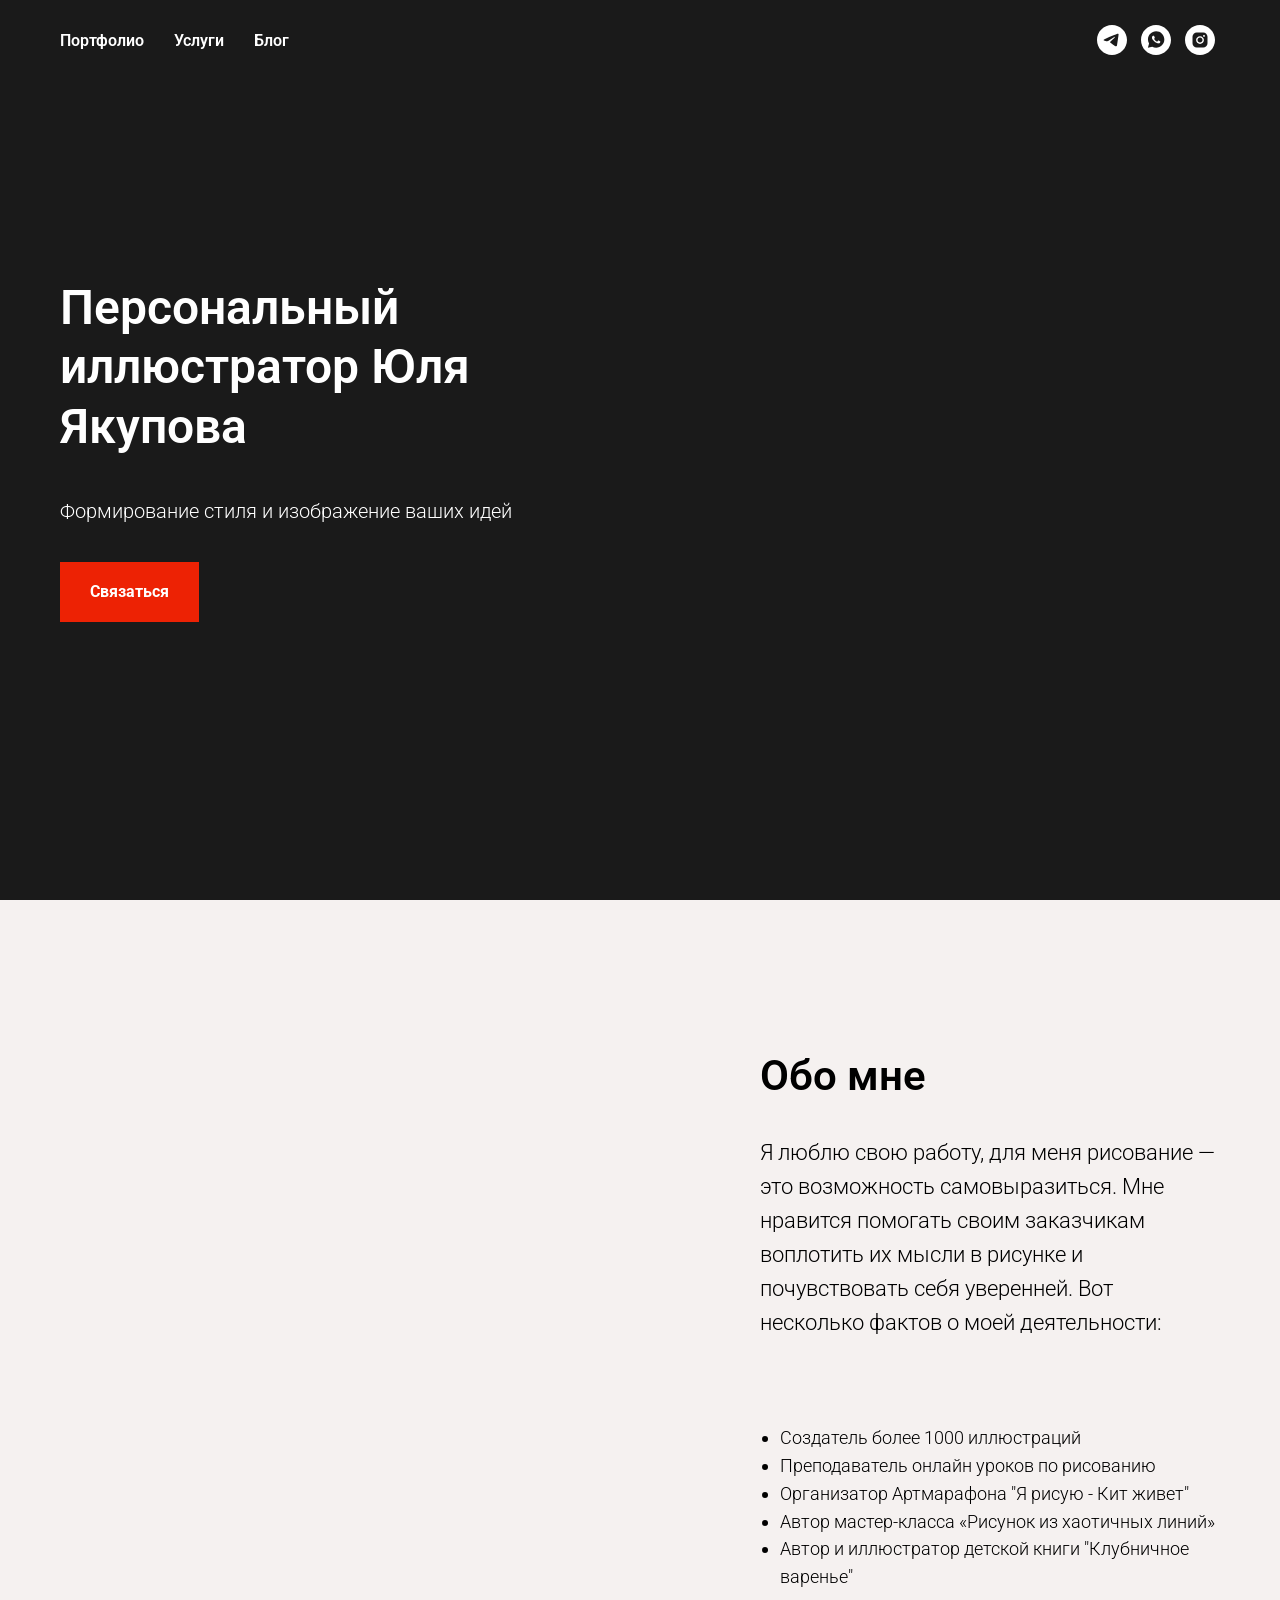
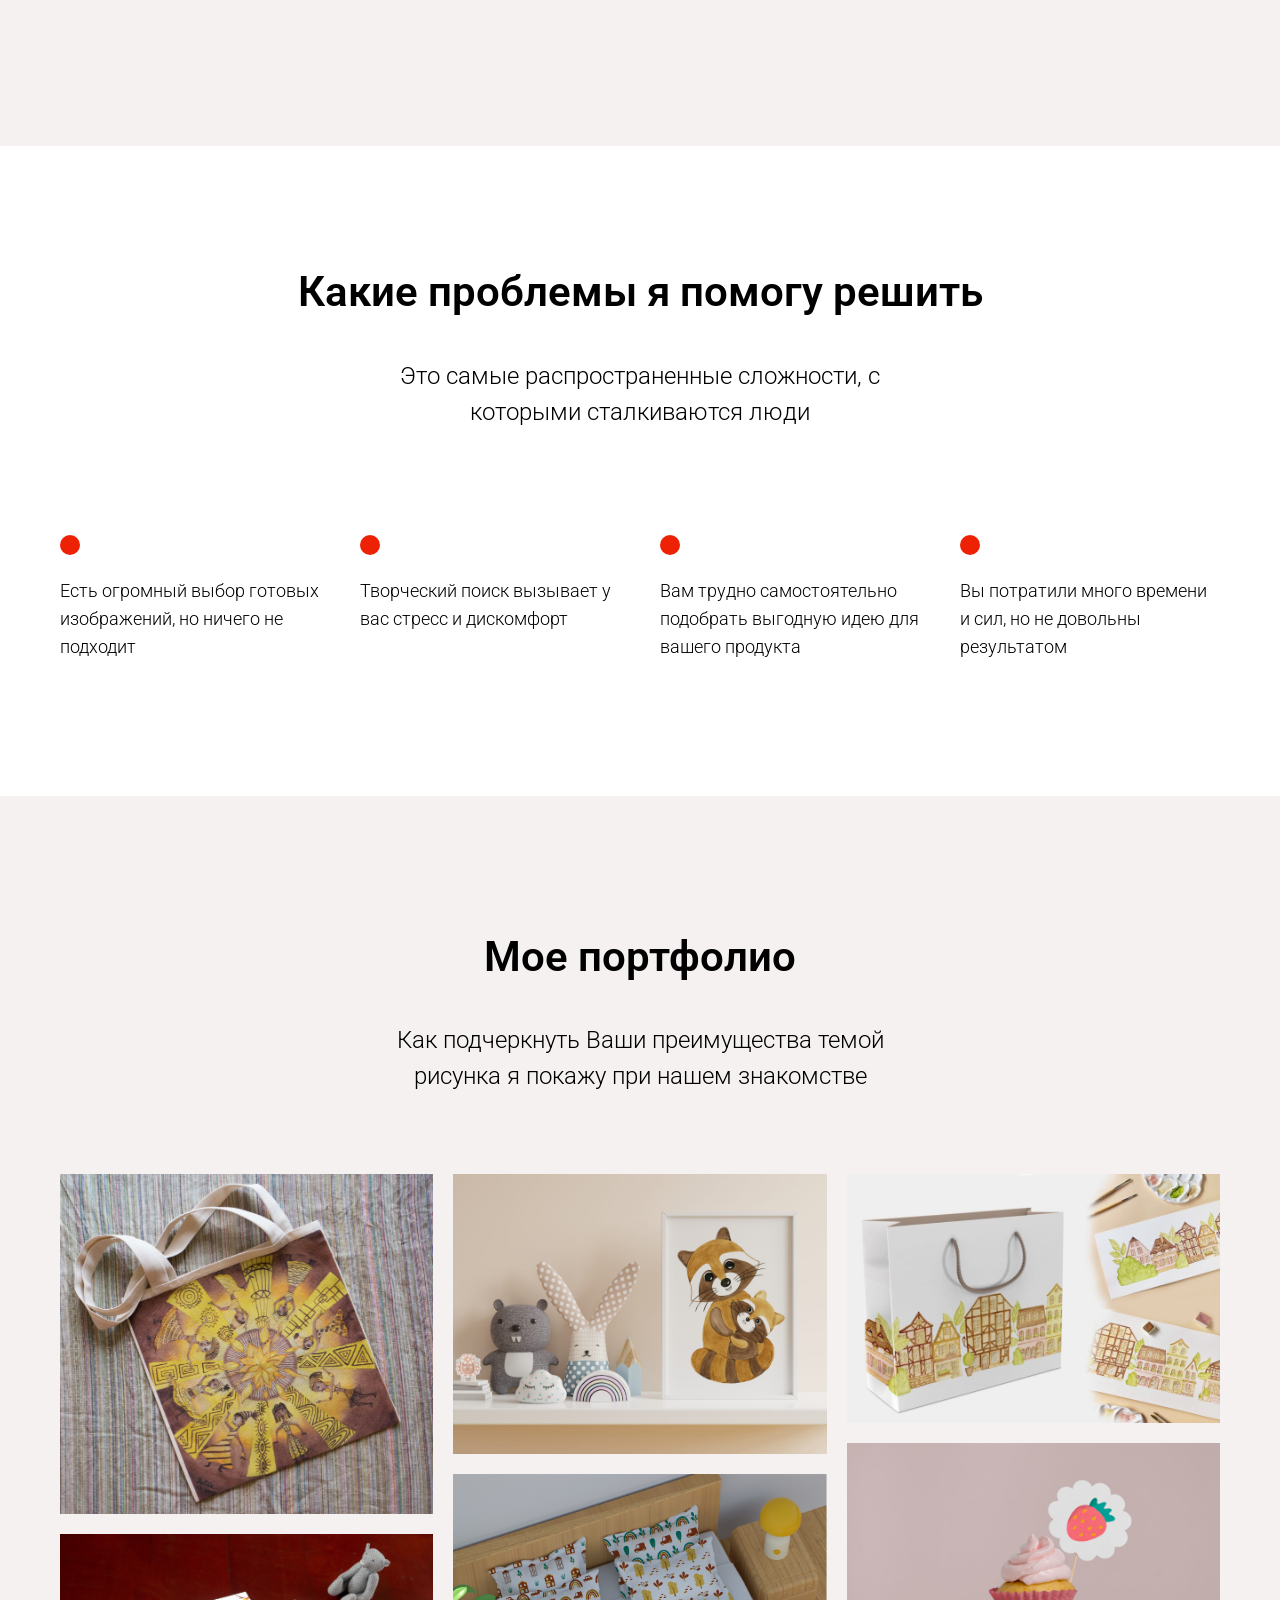
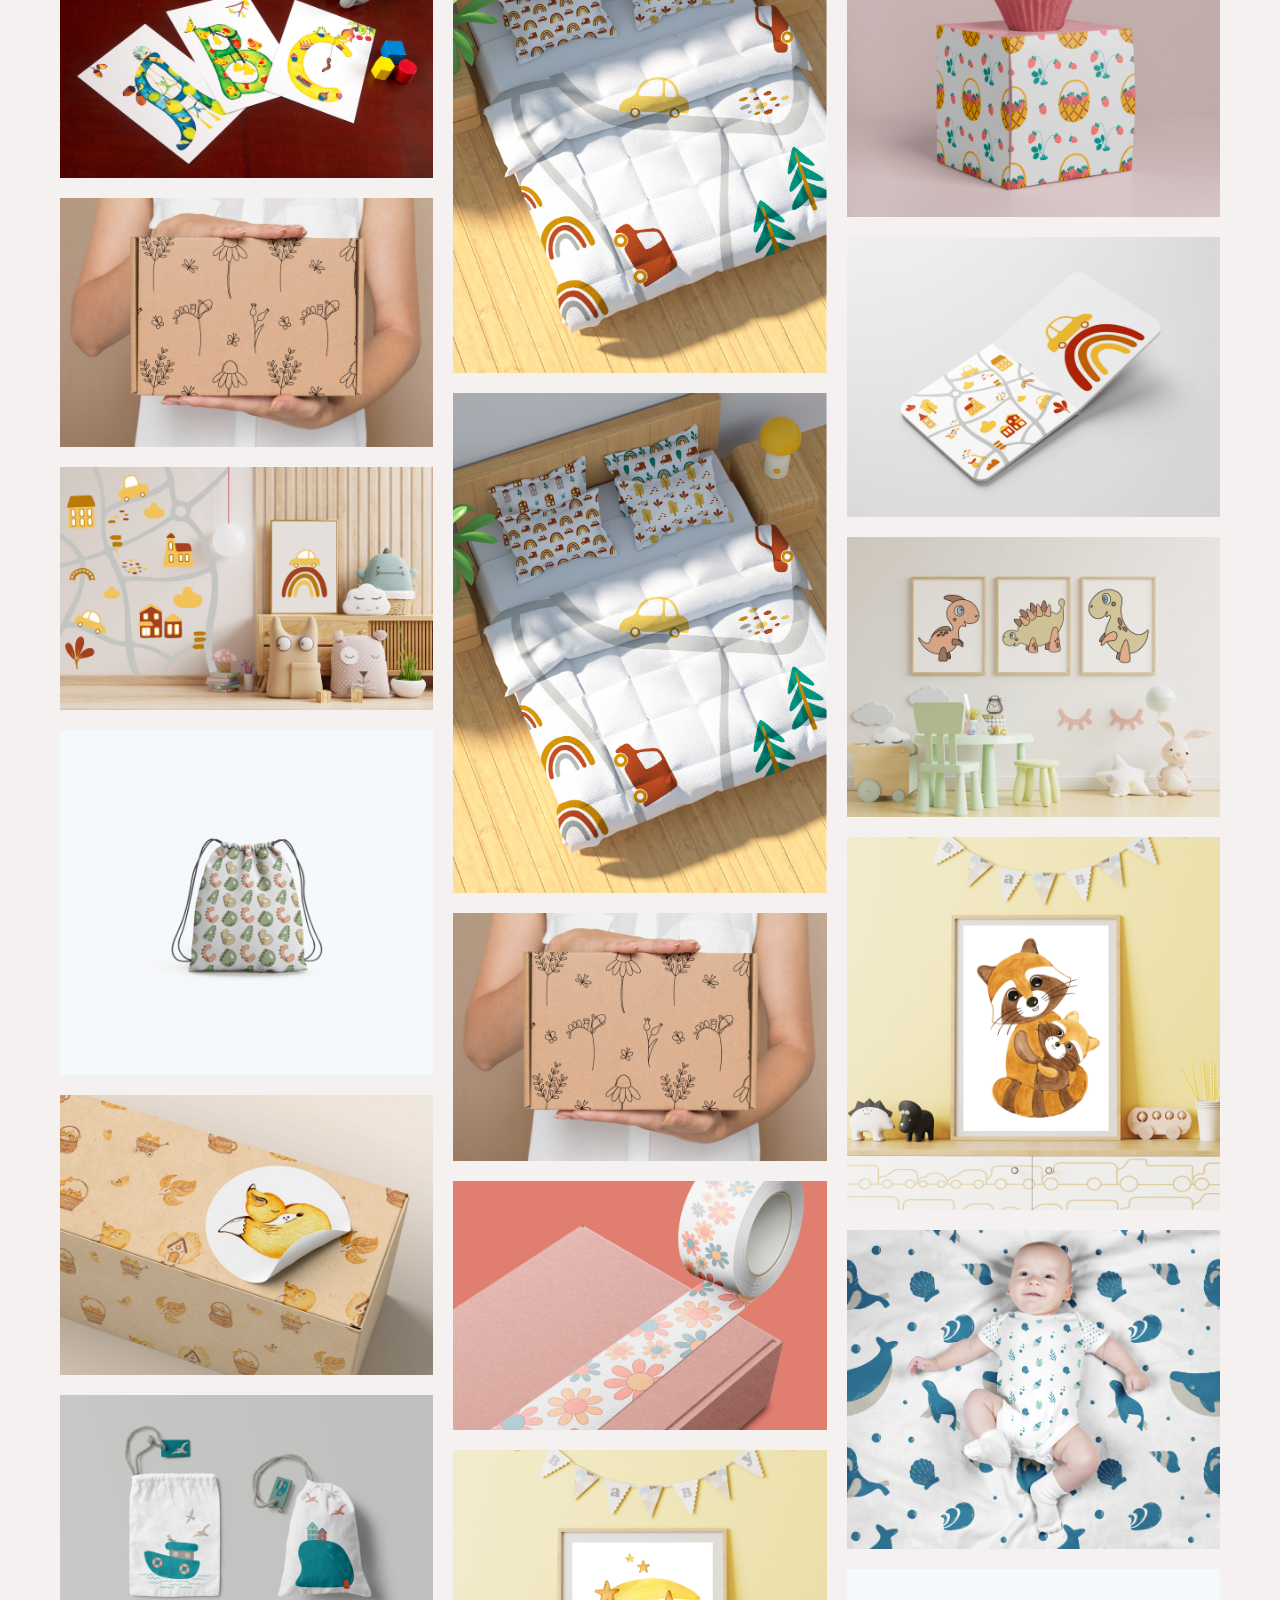
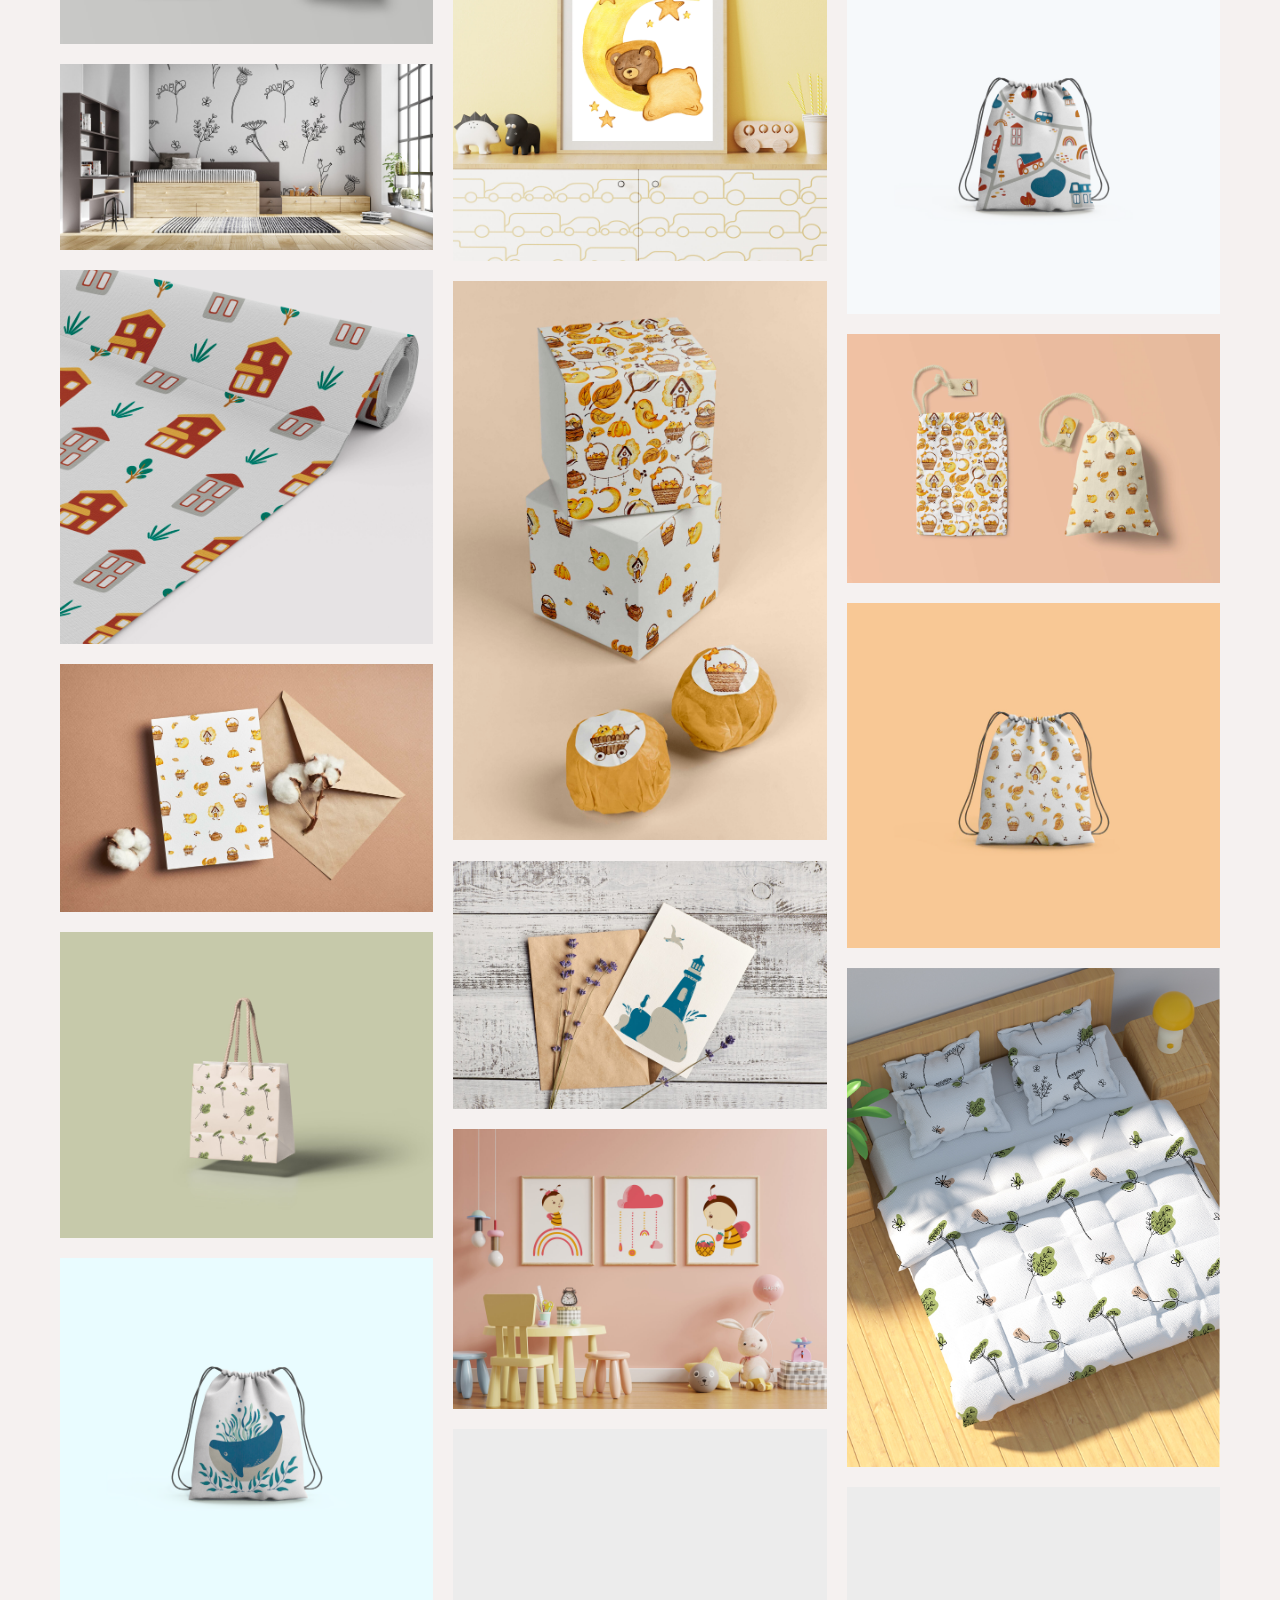
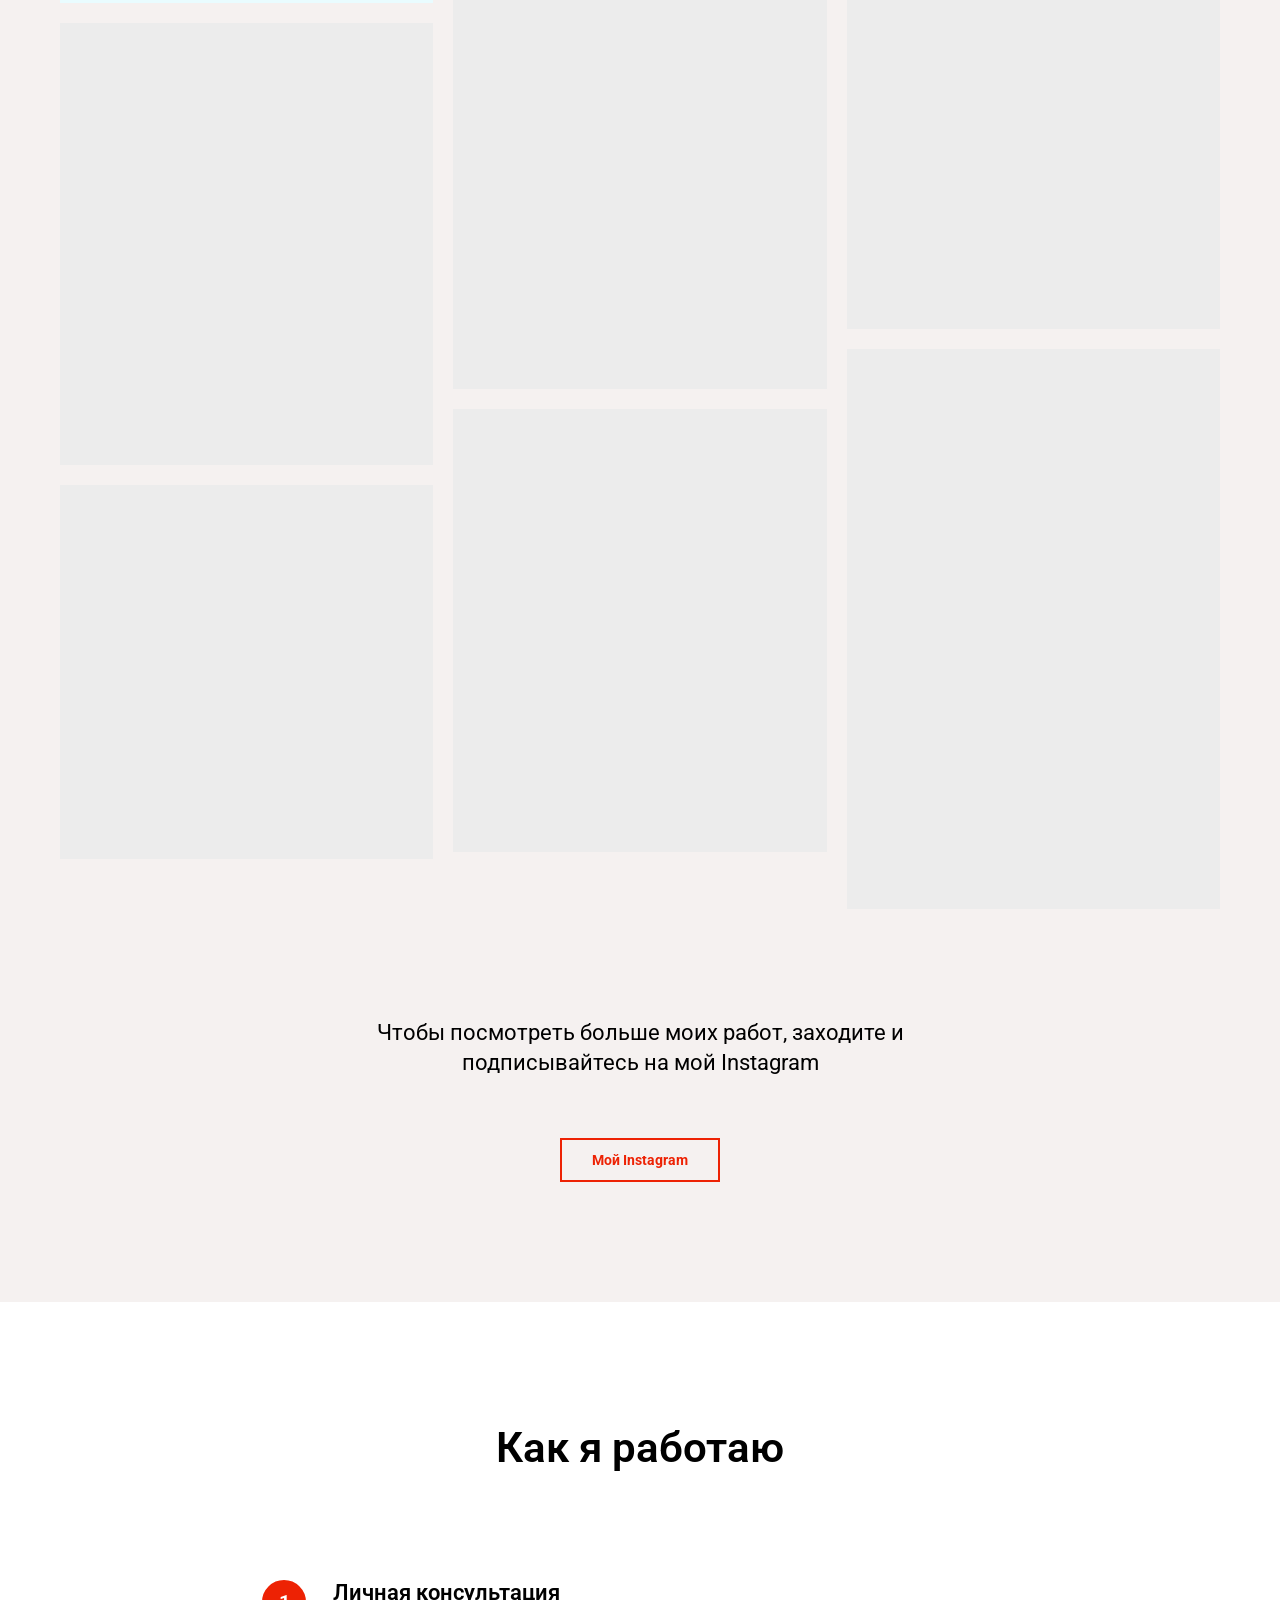
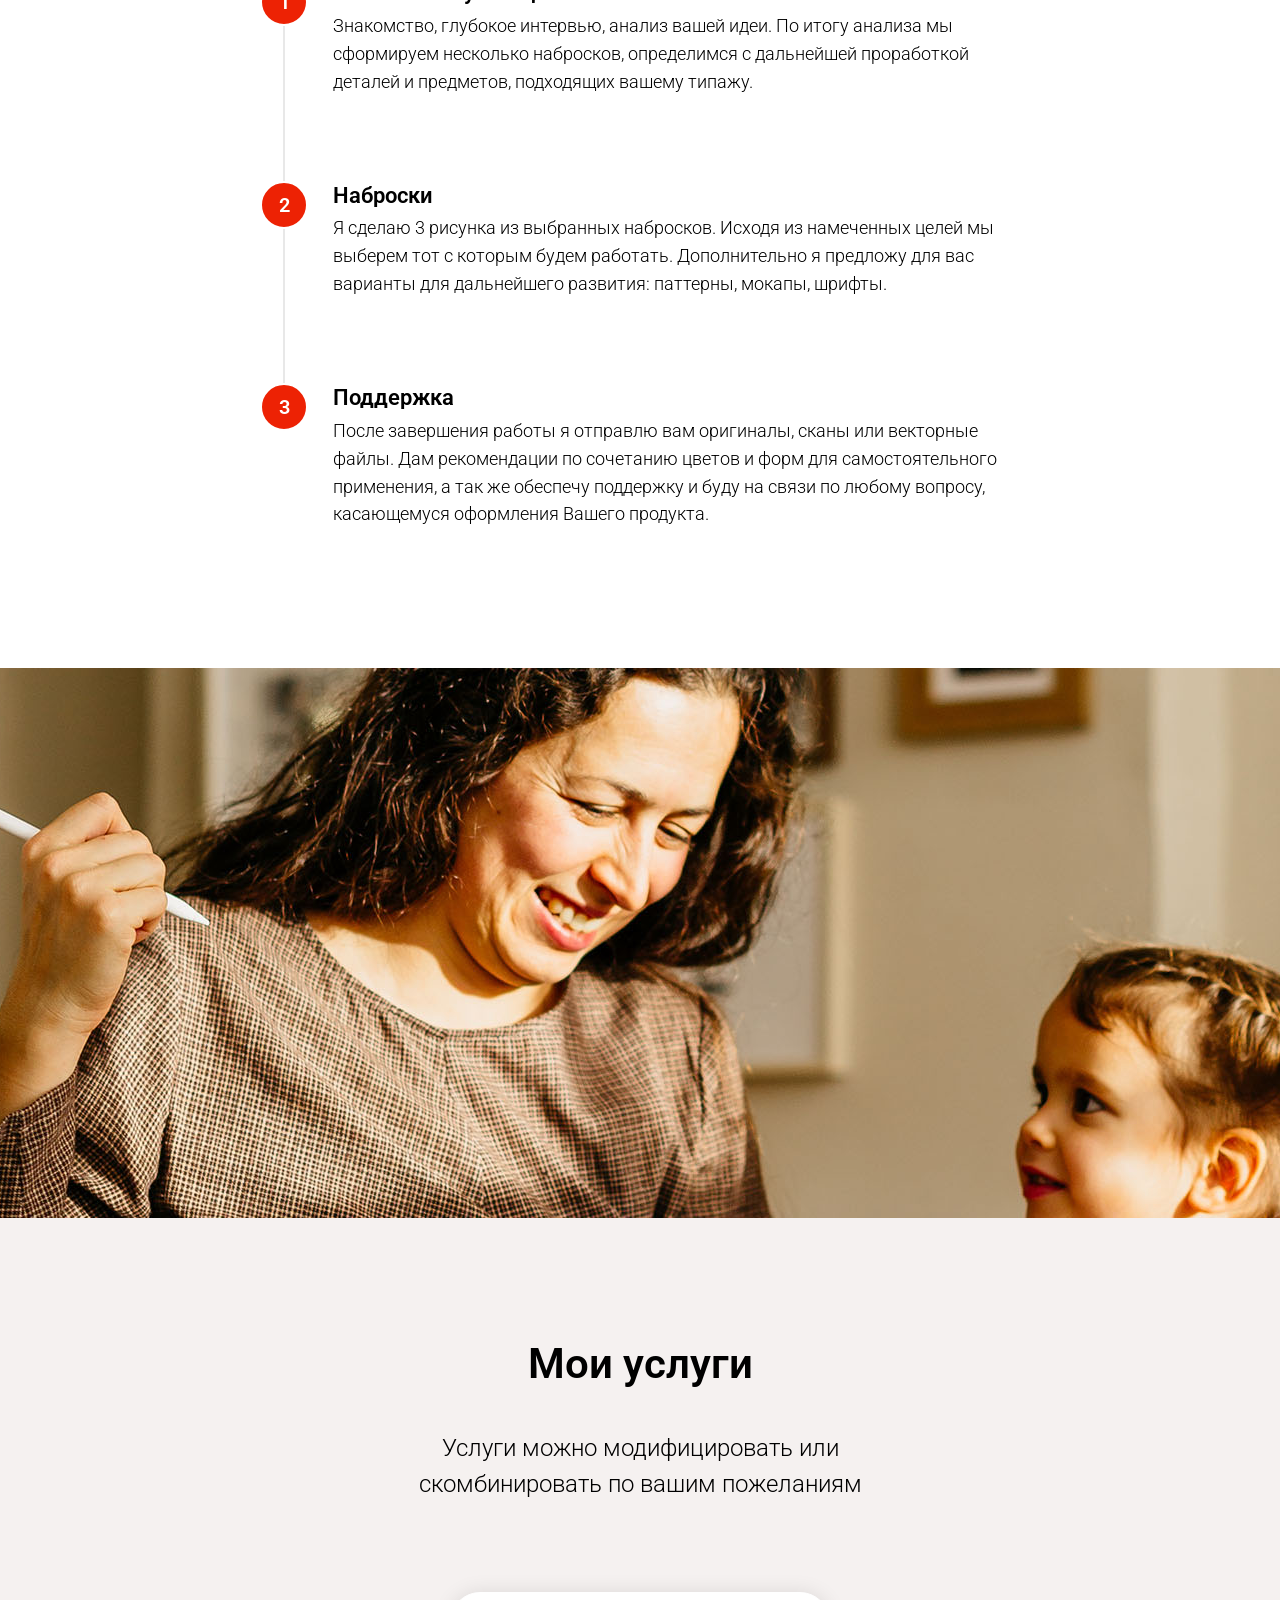
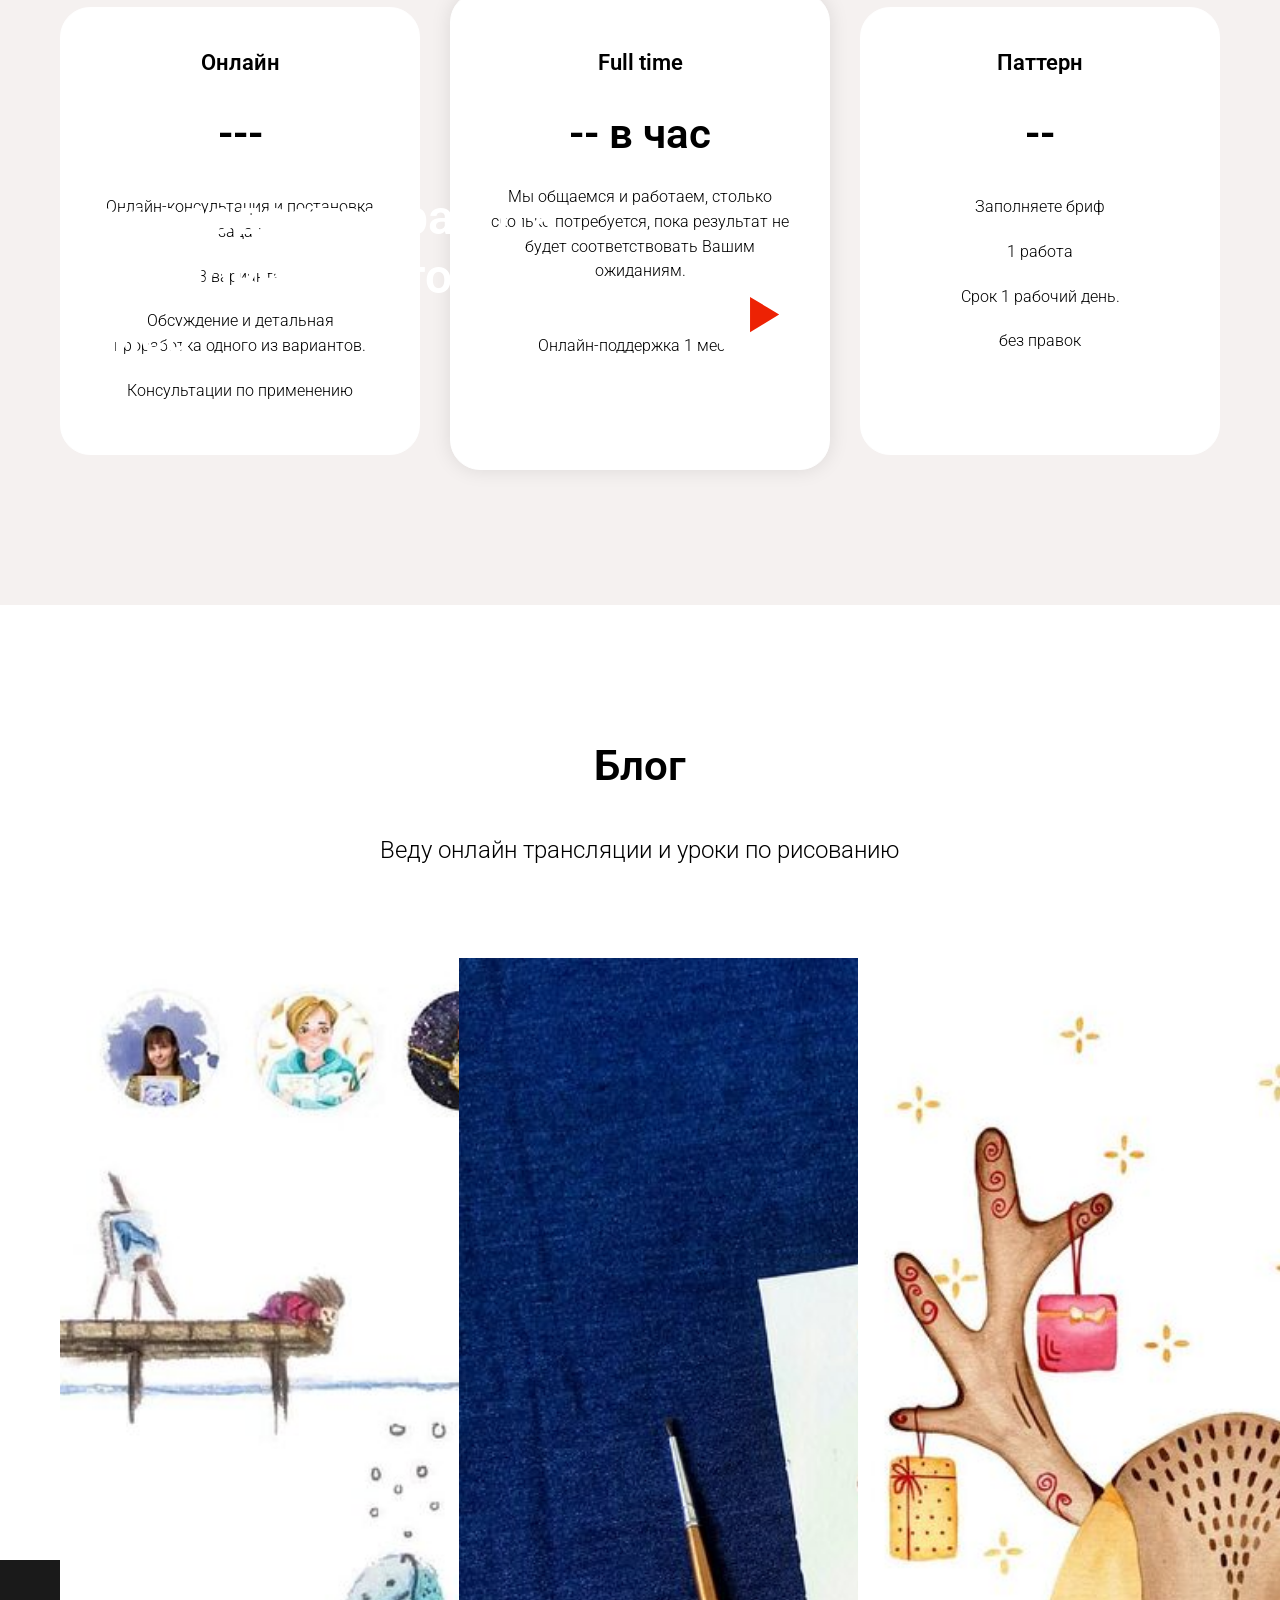
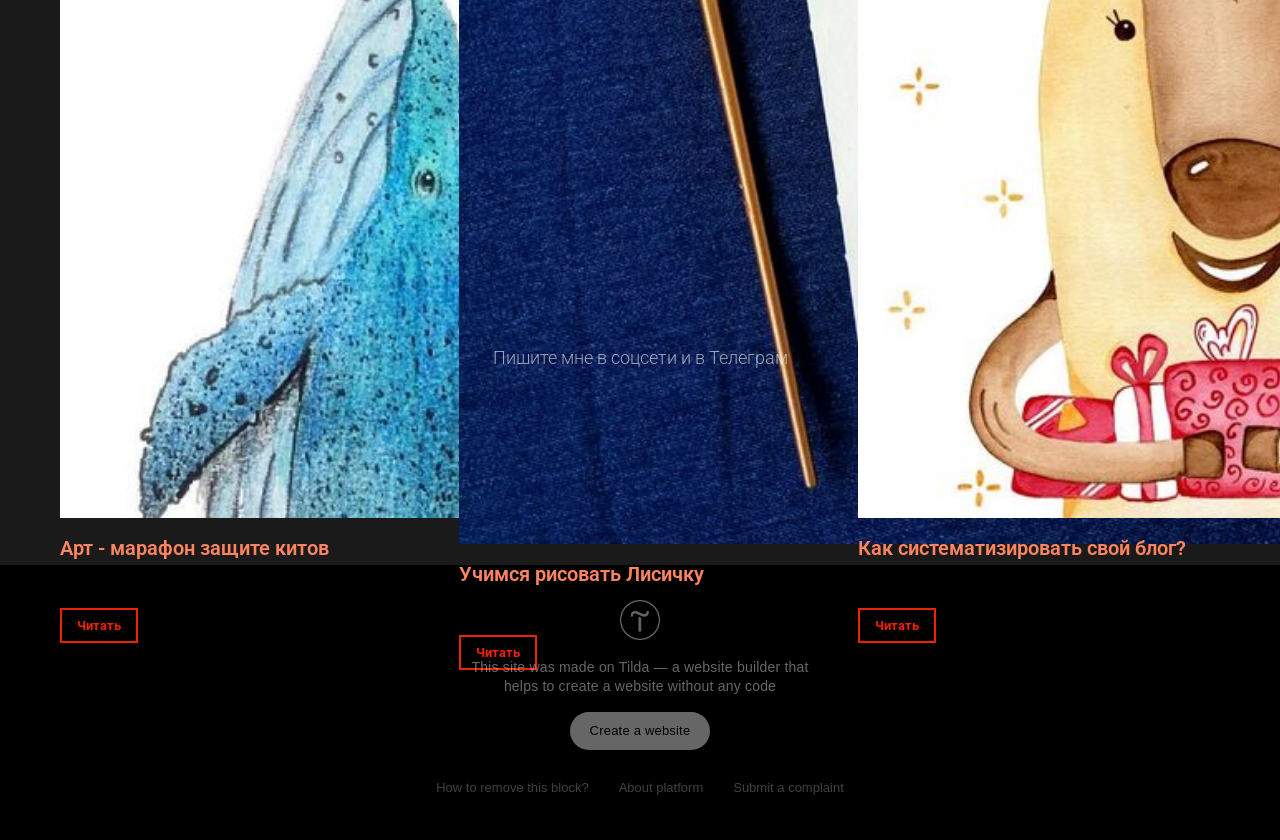
==== index.html @ b63b91ee "Publish CuteColors site" ====
<!DOCTYPE html> <html> <head> <meta charset="utf-8" /> <meta http-equiv="Content-Type" content="text/html; charset=utf-8" /> <meta name="viewport" content="width=device-width, initial-scale=1.0" /> <!--metatextblock--> <title>Персональный иллюстратор</title> <meta name="description" content="Иллюстрирование Ваших идей. Рисунки и иллюстрации под заказ" /> <meta name="keywords" content="рисунки, иллюстрации, оформление" /> <meta property="og:url" content="/" /> <meta property="og:title" content="Персональный иллюстратор" /> <meta property="og:description" content="Рисование иллюстраций по Вашим идеям. Четко, профессионально, в срок. " /> <meta property="og:type" content="website" /> <meta property="og:image" content="/assets/tilda/static.tildacdn.info/tild3833-3965-4333-b464-373333646666/-/resize/504x/IMG_2412.jpg" /> <link rel="canonical" href="/"> <!--/metatextblock--> <meta name="format-detection" content="telephone=no" /> <meta http-equiv="x-dns-prefetch-control" content="on"> <link rel="dns-prefetch" href="https://ws.tildacdn.com"> <link rel="dns-prefetch" href="https://static.tildacdn.info"> <meta name="robots" content="nofollow" /> <link rel="shortcut icon" href="/assets/tilda/static.tildacdn.info/img/tildafavicon.ico" type="image/x-icon" /> <!-- Assets --> <script src="/assets/tilda/neo.tildacdn.com/js/tilda-fallback-1.0.min.js" async charset="utf-8"></script> <link rel="stylesheet" href="/assets/tilda/static.tildacdn.info/css/tilda-grid-3.0.min.css" type="text/css" media="all" onerror="this.loaderr='y';"/> <link rel="stylesheet" href="/assets/tilda/static.tildacdn.info/ws/project5950879/tilda-blocks-page29680773.min.css?t=1743754607" type="text/css" media="all" onerror="this.loaderr='y';" /> <link rel="preconnect" href="https://fonts.gstatic.com"> <link href="https://fonts.googleapis.com/css2?family=Roboto:wght@300;400;500;700&subset=latin,cyrillic" rel="stylesheet"> <link rel="stylesheet" href="/assets/tilda/static.tildacdn.info/css/tilda-animation-2.0.min.css" type="text/css" media="all" onerror="this.loaderr='y';" /> <link rel="stylesheet" href="/assets/tilda/static.tildacdn.info/css/tilda-cards-1.0.min.css" type="text/css" media="all" onerror="this.loaderr='y';" /> <link rel="stylesheet" href="/assets/tilda/static.tildacdn.info/css/tilda-slds-1.4.min.css" type="text/css" media="print" onload="this.media='all';" onerror="this.loaderr='y';" /> <noscript><link rel="stylesheet" href="/assets/tilda/static.tildacdn.info/css/tilda-slds-1.4.min.css" type="text/css" media="all" /></noscript> <link rel="stylesheet" href="/assets/tilda/static.tildacdn.info/css/tilda-cover-1.0.min.css" type="text/css" media="all" onerror="this.loaderr='y';" /> <link rel="stylesheet" href="/assets/tilda/static.tildacdn.info/css/tilda-forms-1.0.min.css" type="text/css" media="all" onerror="this.loaderr='y';" /> <script nomodule src="/assets/tilda/static.tildacdn.info/js/tilda-polyfill-1.0.min.js" charset="utf-8"></script> <script type="text/javascript">function t_onReady(func) {if(document.readyState!='loading') {func();} else {document.addEventListener('DOMContentLoaded',func);}}
function t_onFuncLoad(funcName,okFunc,time) {if(typeof window[funcName]==='function') {okFunc();} else {setTimeout(function() {t_onFuncLoad(funcName,okFunc,time);},(time||100));}}function t_throttle(fn,threshhold,scope) {return function() {fn.apply(scope||this,arguments);};}</script> <script src="/assets/tilda/static.tildacdn.info/js/tilda-scripts-3.0.min.js" charset="utf-8" defer onerror="this.loaderr='y';"></script> <script src="/assets/tilda/static.tildacdn.info/ws/project5950879/tilda-blocks-page29680773.min.js?t=1743754607" charset="utf-8" async onerror="this.loaderr='y';"></script> <script src="/assets/tilda/static.tildacdn.info/js/tilda-lazyload-1.0.min.js" charset="utf-8" async onerror="this.loaderr='y';"></script> <script src="/assets/tilda/static.tildacdn.info/js/tilda-animation-2.0.min.js" charset="utf-8" async onerror="this.loaderr='y';"></script> <script src="/assets/tilda/static.tildacdn.info/js/tilda-menu-1.0.min.js" charset="utf-8" async onerror="this.loaderr='y';"></script> <script src="/assets/tilda/static.tildacdn.info/js/tilda-cards-1.0.min.js" charset="utf-8" async onerror="this.loaderr='y';"></script> <script src="/assets/tilda/static.tildacdn.info/js/tilda-slds-1.4.min.js" charset="utf-8" async onerror="this.loaderr='y';"></script> <script src="/assets/tilda/static.tildacdn.info/js/hammer.min.js" charset="utf-8" async onerror="this.loaderr='y';"></script> <script src="/assets/tilda/static.tildacdn.info/js/masonry-imagesloaded.min.js" charset="utf-8" async onerror="this.loaderr='y';"></script> <script src="/assets/tilda/static.tildacdn.info/js/tilda-cover-1.0.min.js" charset="utf-8" async onerror="this.loaderr='y';"></script> <script src="/assets/tilda/static.tildacdn.info/js/tilda-skiplink-1.0.min.js" charset="utf-8" async onerror="this.loaderr='y';"></script> <script src="/assets/tilda/static.tildacdn.info/js/tilda-events-1.0.min.js" charset="utf-8" async onerror="this.loaderr='y';"></script> <script type="text/javascript">window.dataLayer=window.dataLayer||[];</script> <script type="text/javascript">(function() {if((/bot|google|yandex|baidu|bing|msn|duckduckbot|teoma|slurp|crawler|spider|robot|crawling|facebook/i.test(navigator.userAgent))===false&&typeof(sessionStorage)!='undefined'&&sessionStorage.getItem('visited')!=='y'&&document.visibilityState){var style=document.createElement('style');style.type='text/css';style.innerHTML='@media screen and (min-width: 980px) {.t-records {opacity: 0;}.t-records_animated {-webkit-transition: opacity ease-in-out .2s;-moz-transition: opacity ease-in-out .2s;-o-transition: opacity ease-in-out .2s;transition: opacity ease-in-out .2s;}.t-records.t-records_visible {opacity: 1;}}';document.getElementsByTagName('head')[0].appendChild(style);function t_setvisRecs(){var alr=document.querySelectorAll('.t-records');Array.prototype.forEach.call(alr,function(el) {el.classList.add("t-records_animated");});setTimeout(function() {Array.prototype.forEach.call(alr,function(el) {el.classList.add("t-records_visible");});sessionStorage.setItem("visited","y");},400);}
document.addEventListener('DOMContentLoaded',t_setvisRecs);}})();</script></head> <body class="t-body" style="margin:0;"> <!--allrecords--> <div id="allrecords" class="t-records" data-hook="blocks-collection-content-node" data-tilda-project-id="5950879" data-tilda-page-id="29680773" data-tilda-formskey="7f800575ffce84408c4a79b2e5950879" data-tilda-lazy="yes" data-tilda-root-zone="one"> <div id="rec480106180" class="r t-rec" style=" " data-animationappear="off" data-record-type="257"> <!-- T228 --> <div id="nav480106180marker"></div> <div class="tmenu-mobile"> <div class="tmenu-mobile__container"> <div class="tmenu-mobile__text t-name t-name_md" field="menu_mob_title">&nbsp;</div> <button type="button"
class="t-menuburger t-menuburger_first "
aria-label="Навигационное меню"
aria-expanded="false"> <span style="background-color:#fff;"></span> <span style="background-color:#fff;"></span> <span style="background-color:#fff;"></span> <span style="background-color:#fff;"></span> </button> <script>function t_menuburger_init(recid) {var rec=document.querySelector('#rec' + recid);if(!rec) return;var burger=rec.querySelector('.t-menuburger');if(!burger) return;var isSecondStyle=burger.classList.contains('t-menuburger_second');if(isSecondStyle&&!window.isMobile&&!('ontouchend' in document)) {burger.addEventListener('mouseenter',function() {if(burger.classList.contains('t-menuburger-opened')) return;burger.classList.remove('t-menuburger-unhovered');burger.classList.add('t-menuburger-hovered');});burger.addEventListener('mouseleave',function() {if(burger.classList.contains('t-menuburger-opened')) return;burger.classList.remove('t-menuburger-hovered');burger.classList.add('t-menuburger-unhovered');setTimeout(function() {burger.classList.remove('t-menuburger-unhovered');},300);});}
burger.addEventListener('click',function() {if(!burger.closest('.tmenu-mobile')&&!burger.closest('.t450__burger_container')&&!burger.closest('.t466__container')&&!burger.closest('.t204__burger')&&!burger.closest('.t199__js__menu-toggler')) {burger.classList.toggle('t-menuburger-opened');burger.classList.remove('t-menuburger-unhovered');}});var menu=rec.querySelector('[data-menu="yes"]');if(!menu) return;var menuLinks=menu.querySelectorAll('.t-menu__link-item');var submenuClassList=['t978__menu-link_hook','t978__tm-link','t966__tm-link','t794__tm-link','t-menusub__target-link'];Array.prototype.forEach.call(menuLinks,function(link) {link.addEventListener('click',function() {var isSubmenuHook=submenuClassList.some(function(submenuClass) {return link.classList.contains(submenuClass);});if(isSubmenuHook) return;burger.classList.remove('t-menuburger-opened');});});menu.addEventListener('clickedAnchorInTooltipMenu',function() {burger.classList.remove('t-menuburger-opened');});}
t_onReady(function() {t_onFuncLoad('t_menuburger_init',function(){t_menuburger_init('480106180');});});</script> <style>.t-menuburger{position:relative;flex-shrink:0;width:28px;height:20px;padding:0;border:none;background-color:transparent;outline:none;-webkit-transform:rotate(0deg);transform:rotate(0deg);transition:transform .5s ease-in-out;cursor:pointer;z-index:999;}.t-menuburger span{display:block;position:absolute;width:100%;opacity:1;left:0;-webkit-transform:rotate(0deg);transform:rotate(0deg);transition:.25s ease-in-out;height:3px;background-color:#000;}.t-menuburger span:nth-child(1){top:0px;}.t-menuburger span:nth-child(2),.t-menuburger span:nth-child(3){top:8px;}.t-menuburger span:nth-child(4){top:16px;}.t-menuburger__big{width:42px;height:32px;}.t-menuburger__big span{height:5px;}.t-menuburger__big span:nth-child(2),.t-menuburger__big span:nth-child(3){top:13px;}.t-menuburger__big span:nth-child(4){top:26px;}.t-menuburger__small{width:22px;height:14px;}.t-menuburger__small span{height:2px;}.t-menuburger__small span:nth-child(2),.t-menuburger__small span:nth-child(3){top:6px;}.t-menuburger__small span:nth-child(4){top:12px;}.t-menuburger-opened span:nth-child(1){top:8px;width:0%;left:50%;}.t-menuburger-opened span:nth-child(2){-webkit-transform:rotate(45deg);transform:rotate(45deg);}.t-menuburger-opened span:nth-child(3){-webkit-transform:rotate(-45deg);transform:rotate(-45deg);}.t-menuburger-opened span:nth-child(4){top:8px;width:0%;left:50%;}.t-menuburger-opened.t-menuburger__big span:nth-child(1){top:6px;}.t-menuburger-opened.t-menuburger__big span:nth-child(4){top:18px;}.t-menuburger-opened.t-menuburger__small span:nth-child(1),.t-menuburger-opened.t-menuburger__small span:nth-child(4){top:6px;}@media (hover),(min-width:0\0){.t-menuburger_first:hover span:nth-child(1){transform:translateY(1px);}.t-menuburger_first:hover span:nth-child(4){transform:translateY(-1px);}.t-menuburger_first.t-menuburger__big:hover span:nth-child(1){transform:translateY(3px);}.t-menuburger_first.t-menuburger__big:hover span:nth-child(4){transform:translateY(-3px);}}.t-menuburger_second span:nth-child(2),.t-menuburger_second span:nth-child(3){width:80%;left:20%;right:0;}@media (hover),(min-width:0\0){.t-menuburger_second.t-menuburger-hovered span:nth-child(2),.t-menuburger_second.t-menuburger-hovered span:nth-child(3){animation:t-menuburger-anim 0.3s ease-out normal forwards;}.t-menuburger_second.t-menuburger-unhovered span:nth-child(2),.t-menuburger_second.t-menuburger-unhovered span:nth-child(3){animation:t-menuburger-anim2 0.3s ease-out normal forwards;}}.t-menuburger_second.t-menuburger-opened span:nth-child(2),.t-menuburger_second.t-menuburger-opened span:nth-child(3){left:0;right:0;width:100%!important;}.t-menuburger_third span:nth-child(4){width:70%;left:unset;right:0;}@media (hover),(min-width:0\0){.t-menuburger_third:not(.t-menuburger-opened):hover span:nth-child(4){width:100%;}}.t-menuburger_third.t-menuburger-opened span:nth-child(4){width:0!important;right:50%;}.t-menuburger_fourth{height:12px;}.t-menuburger_fourth.t-menuburger__small{height:8px;}.t-menuburger_fourth.t-menuburger__big{height:18px;}.t-menuburger_fourth span:nth-child(2),.t-menuburger_fourth span:nth-child(3){top:4px;opacity:0;}.t-menuburger_fourth span:nth-child(4){top:8px;}.t-menuburger_fourth.t-menuburger__small span:nth-child(2),.t-menuburger_fourth.t-menuburger__small span:nth-child(3){top:3px;}.t-menuburger_fourth.t-menuburger__small span:nth-child(4){top:6px;}.t-menuburger_fourth.t-menuburger__small span:nth-child(2),.t-menuburger_fourth.t-menuburger__small span:nth-child(3){top:3px;}.t-menuburger_fourth.t-menuburger__small span:nth-child(4){top:6px;}.t-menuburger_fourth.t-menuburger__big span:nth-child(2),.t-menuburger_fourth.t-menuburger__big span:nth-child(3){top:6px;}.t-menuburger_fourth.t-menuburger__big span:nth-child(4){top:12px;}@media (hover),(min-width:0\0){.t-menuburger_fourth:not(.t-menuburger-opened):hover span:nth-child(1){transform:translateY(1px);}.t-menuburger_fourth:not(.t-menuburger-opened):hover span:nth-child(4){transform:translateY(-1px);}.t-menuburger_fourth.t-menuburger__big:not(.t-menuburger-opened):hover span:nth-child(1){transform:translateY(3px);}.t-menuburger_fourth.t-menuburger__big:not(.t-menuburger-opened):hover span:nth-child(4){transform:translateY(-3px);}}.t-menuburger_fourth.t-menuburger-opened span:nth-child(1),.t-menuburger_fourth.t-menuburger-opened span:nth-child(4){top:4px;}.t-menuburger_fourth.t-menuburger-opened span:nth-child(2),.t-menuburger_fourth.t-menuburger-opened span:nth-child(3){opacity:1;}@keyframes t-menuburger-anim{0%{width:80%;left:20%;right:0;}50%{width:100%;left:0;right:0;}100%{width:80%;left:0;right:20%;}}@keyframes t-menuburger-anim2{0%{width:80%;left:0;}50%{width:100%;right:0;left:0;}100%{width:80%;left:20%;right:0;}}</style> </div> </div> <style>.tmenu-mobile{background-color:#111;display:none;width:100%;top:0;z-index:990;}.tmenu-mobile_positionfixed{position:fixed;}.tmenu-mobile__text{color:#fff;}.tmenu-mobile__container{min-height:64px;padding:20px;position:relative;box-sizing:border-box;display:-webkit-flex;display:-ms-flexbox;display:flex;-webkit-align-items:center;-ms-flex-align:center;align-items:center;-webkit-justify-content:space-between;-ms-flex-pack:justify;justify-content:space-between;}.tmenu-mobile__list{display:block;}.tmenu-mobile__burgerlogo{display:inline-block;font-size:24px;font-weight:400;white-space:nowrap;vertical-align:middle;}.tmenu-mobile__imglogo{height:auto;display:block;max-width:300px!important;box-sizing:border-box;padding:0;margin:0 auto;}@media screen and (max-width:980px){.tmenu-mobile__menucontent_hidden{display:none;height:100%;}.tmenu-mobile{display:block;}}@media screen and (max-width:980px){#rec480106180 .tmenu-mobile{background-color:#1a1a1a;}#rec480106180 .t-menuburger{-webkit-order:1;-ms-flex-order:1;order:1;}}</style> <style> #rec480106180 .tmenu-mobile__burgerlogo a{color:#ffffff;}</style> <style> #rec480106180 .tmenu-mobile__burgerlogo__title{color:#ffffff;}</style> <div id="nav480106180" class="t228 t228__positionabsolute tmenu-mobile__menucontent_hidden" style=" " data-bgcolor-hex="" data-bgcolor-rgba="" data-navmarker="nav480106180marker" data-appearoffset="" data-bgopacity-two="" data-menushadow="" data-menushadow-css="" data-bgopacity="0.50" data-menu-items-align="left" data-menu="yes"> <div class="t228__maincontainer t228__c12collumns" style=""> <div class="t228__padding40px"></div> <div class="t228__leftside"> </div> <div class="t228__centerside t228__menualign_left"> <nav class="t228__centercontainer"> <ul role="list" class="t228__list t-menu__list"> <li class="t228__list_item"
style="padding:0 15px 0 0;"> <a class="t-menu__link-item"
href="#portfolio" data-menu-submenu-hook="" data-menu-item-number="1">
Портфолио
</a> </li> <li class="t228__list_item"
style="padding:0 15px;"> <a class="t-menu__link-item"
href="#services" data-menu-submenu-hook="" data-menu-item-number="2">
Услуги
</a> </li> <li class="t228__list_item"
style="padding:0 0 0 15px;"> <a class="t-menu__link-item"
href="#blog" data-menu-submenu-hook="" data-menu-item-number="3">
Блог
</a> </li> </ul> </nav> </div> <div class="t228__rightside"> <div class="t228__rightcontainer"> <div class="t-sociallinks"> <ul role="list" class="t-sociallinks__wrapper" aria-label="Соц. сети"> <!-- new soclinks --><li class="t-sociallinks__item t-sociallinks__item_telegram"><a href="https://t.me/iuli_iakupova" target="_blank" rel="nofollow" aria-label="telegram" style="width: 30px; height: 30px;"><svg class="t-sociallinks__svg" role="presentation" width=30px height=30px viewBox="0 0 100 100" fill="none"
xmlns="http://www.w3.org/2000/svg"> <path fill-rule="evenodd" clip-rule="evenodd"
d="M50 100c27.614 0 50-22.386 50-50S77.614 0 50 0 0 22.386 0 50s22.386 50 50 50Zm21.977-68.056c.386-4.38-4.24-2.576-4.24-2.576-3.415 1.414-6.937 2.85-10.497 4.302-11.04 4.503-22.444 9.155-32.159 13.734-5.268 1.932-2.184 3.864-2.184 3.864l8.351 2.577c3.855 1.16 5.91-.129 5.91-.129l17.988-12.238c6.424-4.38 4.882-.773 3.34.773l-13.49 12.882c-2.056 1.804-1.028 3.35-.129 4.123 2.55 2.249 8.82 6.364 11.557 8.16.712.467 1.185.778 1.292.858.642.515 4.111 2.834 6.424 2.319 2.313-.516 2.57-3.479 2.57-3.479l3.083-20.226c.462-3.511.993-6.886 1.417-9.582.4-2.546.705-4.485.767-5.362Z"
fill="#ffffff" /> </svg></a></li>&nbsp;<li class="t-sociallinks__item t-sociallinks__item_whatsapp"><a href="https://wa.me/79123280784" target="_blank" rel="nofollow" aria-label="whatsapp" style="width: 30px; height: 30px;"><svg class="t-sociallinks__svg" role="presentation" width=30px height=30px viewBox="0 0 100 100" fill="none"
xmlns="http://www.w3.org/2000/svg"> <path fill-rule="evenodd" clip-rule="evenodd"
d="M50 100C77.6142 100 100 77.6142 100 50C100 22.3858 77.6142 0 50 0C22.3858 0 0 22.3858 0 50C0 77.6142 22.3858 100 50 100ZM69.7626 28.9928C64.6172 23.841 57.7739 21.0027 50.4832 21C35.4616 21 23.2346 33.2252 23.2292 48.2522C23.2274 53.0557 24.4823 57.7446 26.8668 61.8769L23 76L37.4477 72.2105C41.4282 74.3822 45.9107 75.5262 50.4714 75.528H50.4823C65.5029 75.528 77.7299 63.301 77.7363 48.2749C77.7408 40.9915 74.9089 34.1446 69.7626 28.9928ZM62.9086 53.9588C62.2274 53.6178 58.8799 51.9708 58.2551 51.7435C57.6313 51.5161 57.1766 51.4024 56.7228 52.0845C56.269 52.7666 54.964 54.2998 54.5666 54.7545C54.1692 55.2092 53.7718 55.2656 53.0915 54.9246C52.9802 54.8688 52.8283 54.803 52.6409 54.7217C51.6819 54.3057 49.7905 53.4855 47.6151 51.5443C45.5907 49.7382 44.2239 47.5084 43.8265 46.8272C43.4291 46.1452 43.7837 45.7769 44.1248 45.4376C44.3292 45.2338 44.564 44.9478 44.7987 44.662C44.9157 44.5194 45.0328 44.3768 45.146 44.2445C45.4345 43.9075 45.56 43.6516 45.7302 43.3049C45.7607 43.2427 45.7926 43.1776 45.8272 43.1087C46.0545 42.654 45.9409 42.2565 45.7708 41.9155C45.6572 41.6877 45.0118 40.1167 44.4265 38.6923C44.1355 37.984 43.8594 37.3119 43.671 36.8592C43.1828 35.687 42.6883 35.69 42.2913 35.6924C42.2386 35.6928 42.1876 35.6931 42.1386 35.6906C41.7421 35.6706 41.2874 35.667 40.8336 35.667C40.3798 35.667 39.6423 35.837 39.0175 36.5191C38.9773 36.5631 38.9323 36.6111 38.8834 36.6633C38.1738 37.4209 36.634 39.0648 36.634 42.2002C36.634 45.544 39.062 48.7748 39.4124 49.2411L39.415 49.2444C39.4371 49.274 39.4767 49.3309 39.5333 49.4121C40.3462 50.5782 44.6615 56.7691 51.0481 59.5271C52.6732 60.2291 53.9409 60.6475 54.9303 60.9612C56.5618 61.4796 58.046 61.4068 59.22 61.2313C60.5286 61.0358 63.2487 59.5844 63.8161 57.9938C64.3836 56.4033 64.3836 55.0392 64.2136 54.7554C64.0764 54.5258 63.7545 54.3701 63.2776 54.1395C63.1633 54.0843 63.0401 54.0247 62.9086 53.9588Z"
fill="#ffffff" /> </svg></a></li>&nbsp;<li class="t-sociallinks__item t-sociallinks__item_instagram"><a href="http://www.instagram.com/iuli_illustrator/" target="_blank" rel="nofollow" aria-label="instagram" style="width: 30px; height: 30px;"><svg class="t-sociallinks__svg" role="presentation" width=30px height=30px viewBox="0 0 100 100" fill="none" xmlns="http://www.w3.org/2000/svg"> <path fill-rule="evenodd" clip-rule="evenodd" d="M50 100C77.6142 100 100 77.6142 100 50C100 22.3858 77.6142 0 50 0C22.3858 0 0 22.3858 0 50C0 77.6142 22.3858 100 50 100ZM25 39.3918C25 31.4558 31.4566 25 39.3918 25H60.6082C68.5442 25 75 31.4566 75 39.3918V60.8028C75 68.738 68.5442 75.1946 60.6082 75.1946H39.3918C31.4558 75.1946 25 68.738 25 60.8028V39.3918ZM36.9883 50.0054C36.9883 42.8847 42.8438 37.0922 50.0397 37.0922C57.2356 37.0922 63.0911 42.8847 63.0911 50.0054C63.0911 57.1252 57.2356 62.9177 50.0397 62.9177C42.843 62.9177 36.9883 57.1252 36.9883 50.0054ZM41.7422 50.0054C41.7422 54.5033 45.4641 58.1638 50.0397 58.1638C54.6153 58.1638 58.3372 54.5041 58.3372 50.0054C58.3372 45.5066 54.6145 41.8469 50.0397 41.8469C45.4641 41.8469 41.7422 45.5066 41.7422 50.0054ZM63.3248 39.6355C65.0208 39.6355 66.3956 38.2606 66.3956 36.5646C66.3956 34.8687 65.0208 33.4938 63.3248 33.4938C61.6288 33.4938 60.2539 34.8687 60.2539 36.5646C60.2539 38.2606 61.6288 39.6355 63.3248 39.6355Z" fill="#ffffff"/> </svg></a></li><!-- /new soclinks --> </ul> </div> </div> </div> <div class="t228__padding40px"></div> </div> </div> <style>@media screen and (max-width:980px){#rec480106180 .t228{position:static;}}</style> <script>window.addEventListener('resize',t_throttle(function() {t_onFuncLoad('t_menu__setBGcolor',function() {t_menu__setBGcolor('480106180','.t228');});}));t_onReady(function() {t_onFuncLoad('t_menu__highlightActiveLinks',function() {t_menu__highlightActiveLinks('.t228__list_item a');});t_onFuncLoad('t228__init',function() {t228__init('480106180');});t_onFuncLoad('t_menu__setBGcolor',function() {t_menu__setBGcolor('480106180','.t228');});t_onFuncLoad('t_menu__interactFromKeyboard',function() {t_menu__interactFromKeyboard('480106180');});t_onFuncLoad('t_menu__createMobileMenu',function() {t_menu__createMobileMenu('480106180','.t228');});});</script> <style>#rec480106180 .t-menu__link-item{}@supports (overflow:-webkit-marquee) and (justify-content:inherit){#rec480106180 .t-menu__link-item,#rec480106180 .t-menu__link-item.t-active{opacity:1 !important;}}</style> <style> #rec480106180 .t228__leftcontainer a{color:#ffffff;}#rec480106180 a.t-menu__link-item{color:#ffffff;font-weight:600;}#rec480106180 .t228__right_langs_lang a{color:#ffffff;font-weight:600;}</style> <style> #rec480106180 .t228__logo{color:#ffffff;}</style> </div> <div id="rec481593216" class="r t-rec" style="background-color:#1a1a1a; " data-animationappear="off" data-record-type="941" data-bg-color="#1a1a1a"> <!-- t941 --> <div class="t941"> <div class="t941__wrapper t-container" style="height:100vh"> <div class="t941__content t-col"> <div class="t941__textwrapper"> <div class="t941__title t-title t-title_sm " field="title">Персональный иллюстратор Юля Якупова</div> <div class="t941__descr t-descr t-descr_sm " field="descr">Формирование стиля и изображение ваших идей</div> </div> <div class="t941__buttonwrapper t-btnwrapper"> <a href="#form" target=""
class="t941__btn t-btn t-btn_md "
style="color:#ffffff;background-color:#ed2204;" data-buttonfieldset="button"> <span class="t941__btn-title">Связаться</span> </a> </div> </div> <div class="t941__cover-wrap"> <div class="t941__cover t-bgimg" data-original="/assets/tilda/static.tildacdn.info/tild3833-3965-4333-b464-373333646666/IMG_2412.jpg"
bgimgfield="img" data-animate-style="zoomin" data-animate-group="yes"
style="background-image: url('/assets/tilda/static.tildacdn.info/tild3833-3965-4333-b464-373333646666/-/resizeb/20x/IMG_2412.jpg');"
itemscope itemtype="http://schema.org/ImageObject"> <meta itemprop="image" content="/assets/tilda/static.tildacdn.info/tild3833-3965-4333-b464-373333646666/IMG_2412.jpg"> </div> </div> </div> </div> <style> #rec481593216 .t941__title{color:#ffffff;}#rec481593216 .t941__descr{font-size:20px;color:#ffffff;}</style> </div> <div id="rec480106182" class="r t-rec t-rec_pt_150 t-rec_pb_120" style="padding-top:150px;padding-bottom:120px;background-color:#f5f1f0; " data-animationappear="off" data-record-type="677" data-bg-color="#f5f1f0"> <!-- T677 --> <div class="t677"> <div class="t-container t-container_flex"> <div class="t677__col t-col t-col_6 "> <div class="t677__row t677__row_3-images"> <div class="t677__tile t677__tile_left" itemscope itemtype="http://schema.org/ImageObject"> <meta itemprop="image" content="/assets/tilda/static.tildacdn.info/tild3532-3361-4764-b765-613461396565/Photo_by_Katya_Vasil.jpg"> <div class="t677__bgimg t677__bgimg_1 t-bgimg" data-original="/assets/tilda/static.tildacdn.info/tild3532-3361-4764-b765-613461396565/Photo_by_Katya_Vasil.jpg"
style="background-image:url('/assets/tilda/static.tildacdn.info/tild3532-3361-4764-b765-613461396565/-/resizeb/20x/Photo_by_Katya_Vasil.jpg');"></div> </div> <div class="t677__tile t677__tile_right"> <div class="t677__wrapper t677__wrapper_top" itemscope itemtype="http://schema.org/ImageObject"> <meta itemprop="image" content="/assets/tilda/static.tildacdn.info/tild3864-6461-4734-b633-393461613466/photo.jpg"> <div class="t677__bgimg t677__bgimg_2 t-bgimg" data-original="/assets/tilda/static.tildacdn.info/tild3864-6461-4734-b633-393461613466/photo.jpg"
style="background-image:url('/assets/tilda/static.tildacdn.info/tild3864-6461-4734-b633-393461613466/-/resizeb/20x/photo.jpg');"></div> </div> <div class="t677__wrapper t677__wrapper_bottom" itemscope itemtype="http://schema.org/ImageObject"> <meta itemprop="image" content="/assets/tilda/static.tildacdn.info/tild6461-3764-4631-b961-393534643530/dino-05-1.png"> <div class="t677__bgimg t677__bgimg_3 t-bgimg" data-original="/assets/tilda/static.tildacdn.info/tild6461-3764-4631-b961-393534643530/dino-05-1.png"
style="background-image:url('/assets/tilda/static.tildacdn.info/tild6461-3764-4631-b961-393534643530/-/resizeb/20x/dino-05-1.png');"></div> </div> </div> </div> <div class="t677__bgimg t677__bgimg_3_mobile t-bgimg" data-original="/assets/tilda/static.tildacdn.info/tild6461-3764-4631-b961-393534643530/dino-05-1.png"
style="background-image:url('/assets/tilda/static.tildacdn.info/tild6461-3764-4631-b961-393534643530/-/resizeb/20x/dino-05-1.png');"> </div> </div> <div class="t677__col t-col t-col_5 t-prefix_1 t677__top-indent"> <div class="t677__textwrapper t-align_left"> <div class="t677__content t-valign_top"> <div class="t677__title t-title t-title_xs " field="title">Обо мне</div> <div class="t677__descr t-descr t-descr_md " field="descr"><span style="font-size: 22px;">Я люблю свою работу, для меня рисование — это возможность самовыразиться. Мне нравится помогать своим заказчикам воплотить их мысли в рисунке и почувствовать себя уверенней. Вот несколько фактов о моей деятельности:</span><br /><br /><br /><br /><ul><li style="text-align: left;">Создатель более 1000 иллюстраций</li><li>Преподаватель онлайн уроков по рисованию </li><li>Организатор Артмарафона "Я рисую - Кит живет"</li><li>Автор мастер-класса «Рисунок из хаотичных линий»</li><li>Автор и иллюстратор детской книги "Клубничное варенье"</li></ul></div> </div> </div> </div> </div> </div> <style> #rec480106182 .t677__descr{font-size:18px;}</style> <style>#rec480106182 .t677__bgimg {box-shadow:0px 0px 15px rgba(0,0,0,0);}</style> </div> <div id="rec480106183" class="r t-rec t-rec_pt_120 t-rec_pb_135" style="padding-top:120px;padding-bottom:135px; " data-record-type="491"> <!-- t491 --> <div class="t491"> <div class="t-section__container t-container t-container_flex"> <div class="t-col t-col_12 "> <div
class="t-section__title t-title t-title_xs t-align_center t-margin_auto"
field="btitle">
Какие проблемы я помогу решить
</div> <div
class="t-section__descr t-descr t-descr_xl t-align_center t-margin_auto"
field="bdescr">
Это самые распространенные сложности, с которыми сталкиваются люди
</div> </div> </div> <style>.t-section__descr {max-width:560px;}#rec480106183 .t-section__title {margin-bottom:40px;}#rec480106183 .t-section__descr {margin-bottom:105px;}@media screen and (max-width:960px) {#rec480106183 .t-section__title {margin-bottom:20px;}#rec480106183 .t-section__descr {margin-bottom:45px;}}</style> <div class="t491__container t-card__container t-container"> <div class="t-card__col t-card__col_withoutbtn t491__col t-col t-col_3 t-item"> <div class="t491__content"> <div class="t491__wrapper"> <img class="t491__img t-img"
src="/assets/tilda/static.tildacdn.info/tild6131-3861-4131-a336-383166386230/circle.svg"
imgfield="li_img__1476976310929"
style="width:20px;" alt=""> </div> <div class="t-card__descr t-descr t-descr_xs" field="li_descr__1476976310929">
Есть огромный выбор готовых изображений, но ничего не подходит
</div> </div> </div> <div class="t-card__col t-card__col_withoutbtn t491__col t-col t-col_3 t-item"> <div class="t491__content"> <div class="t491__wrapper"> <img class="t491__img t-img"
src="/assets/tilda/static.tildacdn.info/tild6437-3838-4738-b362-343030653037/circle.svg"
imgfield="li_img__1476976330452"
style="width:20px;" alt=""> </div> <div class="t-card__descr t-descr t-descr_xs" field="li_descr__1476976330452">
Творческий поиск вызывает у вас стресс и дискомфорт
</div> </div> </div> <div class="t-card__col t-card__col_withoutbtn t491__col t-col t-col_3 t-item"> <div class="t491__content"> <div class="t491__wrapper"> <img class="t491__img t-img"
src="/assets/tilda/static.tildacdn.info/tild6264-3930-4532-b462-376462636463/circle.svg"
imgfield="li_img__1476976688514"
style="width:20px;" alt=""> </div> <div class="t-card__descr t-descr t-descr_xs" field="li_descr__1476976688514">
Вам трудно самостоятельно подобрать выгодную идею для вашего продукта
</div> </div> </div> <div class="t-card__col t-card__col_withoutbtn t491__col t-col t-col_3 t-item"> <div class="t491__content"> <div class="t491__wrapper"> <img class="t491__img t-img"
src="/assets/tilda/static.tildacdn.info/tild3430-3266-4165-a435-333163373337/circle.svg"
imgfield="li_img__1476976692541"
style="width:20px;" alt=""> </div> <div class="t-card__descr t-descr t-descr_xs" field="li_descr__1476976692541">
Вы потратили много времени и сил, но не довольны результатом
</div> </div> </div> </div> </div> <script>t_onReady(function() {t_onFuncLoad('t491_init',function() {t491_init('480106183');});});</script> <style> #rec480106183 .t-card__descr{font-size:18px;padding-top:10px;}</style> </div> <div id="rec480106184" class="r t-rec" style=" " data-record-type="215"> <a name="portfolio" style="font-size:0;"></a> </div> <div id="rec480106185" class="r t-rec t-rec_pt_135 t-rec_pb_60" style="padding-top:135px;padding-bottom:60px;background-color:#f5f1f0; " data-record-type="795" data-bg-color="#f5f1f0"> <!-- T795 --> <div class="t795"> <div class="t-container t-align_center"> <div class="t-col t-col_10 t-prefix_1"> <div class="t795__title t-title t-title_xs t-margin_auto" field="title">Мое портфолио</div> <div class="t795__descr t-descr t-descr_xl t-margin_auto" field="descr">Как подчеркнуть Ваши преимущества темой рисунка я покажу при нашем знакомстве</div> </div> </div> </div> </div> <div id="rec480106186" class="r t-rec t-rec_pt_0 t-rec_pb_90" style="padding-top:0px;padding-bottom:90px;background-color:#f5f1f0; " data-animationappear="off" data-record-type="827" data-bg-color="#f5f1f0"> <!-- t827--> <div class="t827"> <div class="t827__container t827__container_padd-column t-container"> <div class="t827__grid t827__grid_pt-20 "> <div class="t827__grid-sizer" style="width: 400px;"></div> <div class="t827__gutter-sizer t827__gutter-sizer_20"></div> <div class="t827__grid-item t827__grid-item_mb-20 "
style="width: 400px;"
itemscope itemtype="http://schema.org/ImageObject"> <meta itemprop="image" content="/assets/tilda/static.tildacdn.info/tild3533-3735-4463-b331-636665326266/DSC03525.jpg"> <meta itemprop="caption" content="Photo by Jacob"> <img class="t827__image t-slds__img t-img" data-original="/assets/tilda/static.tildacdn.info/tild3533-3735-4463-b331-636665326266/DSC03525.jpg"
imgfield="gi_img__0"
src="/assets/tilda/static.tildacdn.info/tild3533-3735-4463-b331-636665326266/-/empty/DSC03525.jpg" data-original="/assets/tilda/static.tildacdn.info/tild3533-3735-4463-b331-636665326266/DSC03525.jpg"
title="Photo by Jacob" alt="Photo by Jacob"> </div> <div class="t827__grid-item t827__grid-item_mb-20 "
style="width: 400px;"
itemscope itemtype="http://schema.org/ImageObject"> <meta itemprop="image" content="/assets/tilda/static.tildacdn.info/tild6234-3031-4535-a661-353235376565/_3.jpg"> <meta itemprop="caption" content="Photo by Mike"> <img class="t827__image t-slds__img t-img" data-original="/assets/tilda/static.tildacdn.info/tild6234-3031-4535-a661-353235376565/_3.jpg"
imgfield="gi_img__1"
src="/assets/tilda/static.tildacdn.info/tild6234-3031-4535-a661-353235376565/-/empty/_3.jpg" data-original="/assets/tilda/static.tildacdn.info/tild6234-3031-4535-a661-353235376565/_3.jpg"
title="Photo by Mike" alt="Photo by Mike"> </div> <div class="t827__grid-item t827__grid-item_mb-20 "
style="width: 400px;"
itemscope itemtype="http://schema.org/ImageObject"> <meta itemprop="image" content="/assets/tilda/static.tildacdn.info/tild3862-3532-4135-b638-343130313930/_1.jpg"> <meta itemprop="caption" content="Photo by Jacob"> <img class="t827__image t-slds__img t-img" data-original="/assets/tilda/static.tildacdn.info/tild3862-3532-4135-b638-343130313930/_1.jpg"
imgfield="gi_img__2"
src="/assets/tilda/static.tildacdn.info/tild3862-3532-4135-b638-343130313930/-/empty/_1.jpg" data-original="/assets/tilda/static.tildacdn.info/tild3862-3532-4135-b638-343130313930/_1.jpg"
title="Photo by Jacob" alt="Photo by Jacob"> </div> <div class="t827__grid-item t827__grid-item_mb-20 "
style="width: 400px;"
itemscope itemtype="http://schema.org/ImageObject"> <meta itemprop="image" content="/assets/tilda/static.tildacdn.info/tild3462-3765-4934-b132-613131353134/cupcake.jpg"> <meta itemprop="caption" content="Photo by Marion"> <img class="t827__image t-slds__img t-img" data-original="/assets/tilda/static.tildacdn.info/tild3462-3765-4934-b132-613131353134/cupcake.jpg"
imgfield="gi_img__3"
src="/assets/tilda/static.tildacdn.info/tild3462-3765-4934-b132-613131353134/-/empty/cupcake.jpg" data-original="/assets/tilda/static.tildacdn.info/tild3462-3765-4934-b132-613131353134/cupcake.jpg"
title="Photo by Marion" alt="Photo by Marion"> </div> <div class="t827__grid-item t827__grid-item_mb-20 "
style="width: 400px;"
itemscope itemtype="http://schema.org/ImageObject"> <meta itemprop="image" content="/assets/tilda/static.tildacdn.info/tild3539-3732-4463-b130-656337346332/bad_sheet_1.jpg"> <meta itemprop="caption" content="Photo by Jacob"> <img class="t827__image t-slds__img t-img" data-original="/assets/tilda/static.tildacdn.info/tild3539-3732-4463-b130-656337346332/bad_sheet_1.jpg"
imgfield="gi_img__4"
src="/assets/tilda/static.tildacdn.info/tild3539-3732-4463-b130-656337346332/-/empty/bad_sheet_1.jpg" data-original="/assets/tilda/static.tildacdn.info/tild3539-3732-4463-b130-656337346332/bad_sheet_1.jpg"
title="Photo by Jacob" alt="Photo by Jacob"> </div> <div class="t827__grid-item t827__grid-item_mb-20 "
style="width: 400px;"
itemscope itemtype="http://schema.org/ImageObject"> <meta itemprop="image" content="/assets/tilda/static.tildacdn.info/tild6265-3635-4937-b138-616433323732/DSC03425.jpg"> <meta itemprop="caption" content="Photo by Leio"> <img class="t827__image t-slds__img t-img" data-original="/assets/tilda/static.tildacdn.info/tild6265-3635-4937-b138-616433323732/DSC03425.jpg"
imgfield="gi_img__5"
src="/assets/tilda/static.tildacdn.info/tild6265-3635-4937-b138-616433323732/-/empty/DSC03425.jpg" data-original="/assets/tilda/static.tildacdn.info/tild6265-3635-4937-b138-616433323732/DSC03425.jpg"
title="Photo by Leio" alt="Photo by Leio"> </div> <div class="t827__grid-item t827__grid-item_mb-20 "
style="width: 400px;"
itemscope itemtype="http://schema.org/ImageObject"> <meta itemprop="image" content="/assets/tilda/static.tildacdn.info/tild6463-3065-4362-a536-653636393234/_3.jpg"> <img class="t827__image t-slds__img t-img" data-original="/assets/tilda/static.tildacdn.info/tild6463-3065-4362-a536-653636393234/_3.jpg"
imgfield="gi_img__6"
src="/assets/tilda/static.tildacdn.info/tild6463-3065-4362-a536-653636393234/-/empty/_3.jpg" data-original="/assets/tilda/static.tildacdn.info/tild6463-3065-4362-a536-653636393234/_3.jpg"
alt=""> </div> <div class="t827__grid-item t827__grid-item_mb-20 "
style="width: 400px;"
itemscope itemtype="http://schema.org/ImageObject"> <meta itemprop="image" content="/assets/tilda/static.tildacdn.info/tild3536-3262-4863-a635-356164646261/Childrens_Book_Mocku.jpg"> <img class="t827__image t-slds__img t-img" data-original="/assets/tilda/static.tildacdn.info/tild3536-3262-4863-a635-356164646261/Childrens_Book_Mocku.jpg"
imgfield="gi_img__7"
src="/assets/tilda/static.tildacdn.info/tild3536-3262-4863-a635-356164646261/-/empty/Childrens_Book_Mocku.jpg" data-original="/assets/tilda/static.tildacdn.info/tild3536-3262-4863-a635-356164646261/Childrens_Book_Mocku.jpg"
alt=""> </div> <div class="t827__grid-item t827__grid-item_mb-20 "
style="width: 400px;"
itemscope itemtype="http://schema.org/ImageObject"> <meta itemprop="image" content="/assets/tilda/static.tildacdn.info/tild3739-6135-4361-a238-613362373936/bad_sheet_1.jpg"> <img class="t827__image t-slds__img t-img" data-original="/assets/tilda/static.tildacdn.info/tild3739-6135-4361-a238-613362373936/bad_sheet_1.jpg"
imgfield="gi_img__8"
src="/assets/tilda/static.tildacdn.info/tild3739-6135-4361-a238-613362373936/-/empty/bad_sheet_1.jpg" data-original="/assets/tilda/static.tildacdn.info/tild3739-6135-4361-a238-613362373936/bad_sheet_1.jpg"
alt=""> </div> <div class="t827__grid-item t827__grid-item_mb-20 "
style="width: 400px;"
itemscope itemtype="http://schema.org/ImageObject"> <meta itemprop="image" content="/assets/tilda/static.tildacdn.info/tild6464-6661-4930-a333-356535623566/mockup-wall-children.jpg"> <img class="t827__image t-slds__img t-img" data-original="/assets/tilda/static.tildacdn.info/tild6464-6661-4930-a333-356535623566/mockup-wall-children.jpg"
imgfield="gi_img__9"
src="/assets/tilda/static.tildacdn.info/tild6464-6661-4930-a333-356535623566/-/empty/mockup-wall-children.jpg" data-original="/assets/tilda/static.tildacdn.info/tild6464-6661-4930-a333-356535623566/mockup-wall-children.jpg"
alt=""> </div> <div class="t827__grid-item t827__grid-item_mb-20 "
style="width: 400px;"
itemscope itemtype="http://schema.org/ImageObject"> <meta itemprop="image" content="/assets/tilda/static.tildacdn.info/tild3365-3364-4630-b437-376338653832/poster.jpg"> <img class="t827__image t-slds__img t-img" data-original="/assets/tilda/static.tildacdn.info/tild3365-3364-4630-b437-376338653832/poster.jpg"
imgfield="gi_img__10"
src="/assets/tilda/static.tildacdn.info/tild3365-3364-4630-b437-376338653832/-/empty/poster.jpg" data-original="/assets/tilda/static.tildacdn.info/tild3365-3364-4630-b437-376338653832/poster.jpg"
alt=""> </div> <div class="t827__grid-item t827__grid-item_mb-20 "
style="width: 400px;"
itemscope itemtype="http://schema.org/ImageObject"> <meta itemprop="image" content="/assets/tilda/static.tildacdn.info/tild3636-3162-4061-b963-623064653033/shoubag.jpg"> <img class="t827__image t-slds__img t-img" data-original="/assets/tilda/static.tildacdn.info/tild3636-3162-4061-b963-623064653033/shoubag.jpg"
imgfield="gi_img__11"
src="/assets/tilda/static.tildacdn.info/tild3636-3162-4061-b963-623064653033/-/empty/shoubag.jpg" data-original="/assets/tilda/static.tildacdn.info/tild3636-3162-4061-b963-623064653033/shoubag.jpg"
alt=""> </div> <div class="t827__grid-item t827__grid-item_mb-20 "
style="width: 400px;"
itemscope itemtype="http://schema.org/ImageObject"> <meta itemprop="image" content="/assets/tilda/static.tildacdn.info/tild3165-3866-4364-b535-323061303162/_4.jpg"> <img class="t827__image t-slds__img t-img" data-original="/assets/tilda/static.tildacdn.info/tild3165-3866-4364-b535-323061303162/_4.jpg"
imgfield="gi_img__12"
src="/assets/tilda/static.tildacdn.info/tild3165-3866-4364-b535-323061303162/-/empty/_4.jpg" data-original="/assets/tilda/static.tildacdn.info/tild3165-3866-4364-b535-323061303162/_4.jpg"
alt=""> </div> <div class="t827__grid-item t827__grid-item_mb-20 "
style="width: 400px;"
itemscope itemtype="http://schema.org/ImageObject"> <meta itemprop="image" content="/assets/tilda/static.tildacdn.info/tild3332-3562-4630-b962-393664353334/_3.jpg"> <img class="t827__image t-slds__img t-img" data-original="/assets/tilda/static.tildacdn.info/tild3332-3562-4630-b962-393664353334/_3.jpg"
imgfield="gi_img__13"
src="/assets/tilda/static.tildacdn.info/tild3332-3562-4630-b962-393664353334/-/empty/_3.jpg" data-original="/assets/tilda/static.tildacdn.info/tild3332-3562-4630-b962-393664353334/_3.jpg"
alt=""> </div> <div class="t827__grid-item t827__grid-item_mb-20 "
style="width: 400px;"
itemscope itemtype="http://schema.org/ImageObject"> <meta itemprop="image" content="/assets/tilda/static.tildacdn.info/tild3430-3963-4631-b839-616532653738/__.jpg"> <img class="t827__image t-slds__img t-img" data-original="/assets/tilda/static.tildacdn.info/tild3430-3963-4631-b839-616532653738/__.jpg"
imgfield="gi_img__14"
src="/assets/tilda/static.tildacdn.info/tild3430-3963-4631-b839-616532653738/-/empty/__.jpg" data-original="/assets/tilda/static.tildacdn.info/tild3430-3963-4631-b839-616532653738/__.jpg"
alt=""> </div> <div class="t827__grid-item t827__grid-item_mb-20 "
style="width: 400px;"
itemscope itemtype="http://schema.org/ImageObject"> <meta itemprop="image" content="/assets/tilda/static.tildacdn.info/tild3530-6363-4633-b834-366330633130/photo.jpg"> <img class="t827__image t-slds__img t-img" data-original="/assets/tilda/static.tildacdn.info/tild3530-6363-4633-b834-366330633130/photo.jpg"
imgfield="gi_img__15"
src="/assets/tilda/static.tildacdn.info/tild3530-6363-4633-b834-366330633130/-/empty/photo.jpg" data-original="/assets/tilda/static.tildacdn.info/tild3530-6363-4633-b834-366330633130/photo.jpg"
alt=""> </div> <div class="t827__grid-item t827__grid-item_mb-20 "
style="width: 400px;"
itemscope itemtype="http://schema.org/ImageObject"> <meta itemprop="image" content="/assets/tilda/static.tildacdn.info/tild6264-3633-4031-b231-343838656538/__.jpg"> <img class="t827__image t-slds__img t-img" data-original="/assets/tilda/static.tildacdn.info/tild6264-3633-4031-b231-343838656538/__.jpg"
imgfield="gi_img__16"
src="/assets/tilda/static.tildacdn.info/tild6264-3633-4031-b231-343838656538/-/empty/__.jpg" data-original="/assets/tilda/static.tildacdn.info/tild6264-3633-4031-b231-343838656538/__.jpg"
alt=""> </div> <div class="t827__grid-item t827__grid-item_mb-20 "
style="width: 400px;"
itemscope itemtype="http://schema.org/ImageObject"> <meta itemprop="image" content="/assets/tilda/static.tildacdn.info/tild3630-6233-4033-b138-346535663535/photo.jpg"> <img class="t827__image t-slds__img t-img" data-original="/assets/tilda/static.tildacdn.info/tild3630-6233-4033-b138-346535663535/photo.jpg"
imgfield="gi_img__17"
src="/assets/tilda/static.tildacdn.info/tild3630-6233-4033-b138-346535663535/-/empty/photo.jpg" data-original="/assets/tilda/static.tildacdn.info/tild3630-6233-4033-b138-346535663535/photo.jpg"
alt=""> </div> <div class="t827__grid-item t827__grid-item_mb-20 "
style="width: 400px;"
itemscope itemtype="http://schema.org/ImageObject"> <meta itemprop="image" content="/assets/tilda/static.tildacdn.info/tild3065-3235-4435-b835-316636383935/_4.jpg"> <img class="t827__image t-slds__img t-img" data-original="/assets/tilda/static.tildacdn.info/tild3065-3235-4435-b835-316636383935/_4.jpg"
imgfield="gi_img__18"
src="/assets/tilda/static.tildacdn.info/tild3065-3235-4435-b835-316636383935/-/empty/_4.jpg" data-original="/assets/tilda/static.tildacdn.info/tild3065-3235-4435-b835-316636383935/_4.jpg"
alt=""> </div> <div class="t827__grid-item t827__grid-item_mb-20 "
style="width: 400px;"
itemscope itemtype="http://schema.org/ImageObject"> <meta itemprop="image" content="/assets/tilda/static.tildacdn.info/tild3466-3566-4737-b934-353435396339/___.jpg"> <img class="t827__image t-slds__img t-img" data-original="/assets/tilda/static.tildacdn.info/tild3466-3566-4737-b934-353435396339/___.jpg"
imgfield="gi_img__19"
src="/assets/tilda/static.tildacdn.info/tild3466-3566-4737-b934-353435396339/-/empty/___.jpg" data-original="/assets/tilda/static.tildacdn.info/tild3466-3566-4737-b934-353435396339/___.jpg"
alt=""> </div> <div class="t827__grid-item t827__grid-item_mb-20 "
style="width: 400px;"
itemscope itemtype="http://schema.org/ImageObject"> <meta itemprop="image" content="/assets/tilda/static.tildacdn.info/tild6465-3436-4632-a261-633966636438/__.jpg"> <img class="t827__image t-slds__img t-img" data-original="/assets/tilda/static.tildacdn.info/tild6465-3436-4632-a261-633966636438/__.jpg"
imgfield="gi_img__20"
src="/assets/tilda/static.tildacdn.info/tild6465-3436-4632-a261-633966636438/-/empty/__.jpg" data-original="/assets/tilda/static.tildacdn.info/tild6465-3436-4632-a261-633966636438/__.jpg"
alt=""> </div> <div class="t827__grid-item t827__grid-item_mb-20 "
style="width: 400px;"
itemscope itemtype="http://schema.org/ImageObject"> <meta itemprop="image" content="/assets/tilda/static.tildacdn.info/tild3236-3664-4665-b562-303831346435/photo.jpg"> <img class="t827__image t-slds__img t-img" data-original="/assets/tilda/static.tildacdn.info/tild3236-3664-4665-b562-303831346435/photo.jpg"
imgfield="gi_img__21"
src="/assets/tilda/static.tildacdn.info/tild3236-3664-4665-b562-303831346435/-/empty/photo.jpg" data-original="/assets/tilda/static.tildacdn.info/tild3236-3664-4665-b562-303831346435/photo.jpg"
alt=""> </div> <div class="t827__grid-item t827__grid-item_mb-20 "
style="width: 400px;"
itemscope itemtype="http://schema.org/ImageObject"> <meta itemprop="image" content="/assets/tilda/static.tildacdn.info/tild3234-6632-4266-b835-626438376163/__3.jpg"> <img class="t827__image t-slds__img t-img" data-original="/assets/tilda/static.tildacdn.info/tild3234-6632-4266-b835-626438376163/__3.jpg"
imgfield="gi_img__22"
src="/assets/tilda/static.tildacdn.info/tild3234-6632-4266-b835-626438376163/-/empty/__3.jpg" data-original="/assets/tilda/static.tildacdn.info/tild3234-6632-4266-b835-626438376163/__3.jpg"
alt=""> </div> <div class="t827__grid-item t827__grid-item_mb-20 "
style="width: 400px;"
itemscope itemtype="http://schema.org/ImageObject"> <meta itemprop="image" content="/assets/tilda/static.tildacdn.info/tild3033-3434-4563-b131-386365303865/_.jpg"> <img class="t827__image t-slds__img t-img" data-original="/assets/tilda/static.tildacdn.info/tild3033-3434-4563-b131-386365303865/_.jpg"
imgfield="gi_img__23"
src="/assets/tilda/static.tildacdn.info/tild3033-3434-4563-b131-386365303865/-/empty/_.jpg" data-original="/assets/tilda/static.tildacdn.info/tild3033-3434-4563-b131-386365303865/_.jpg"
alt=""> </div> <div class="t827__grid-item t827__grid-item_mb-20 "
style="width: 400px;"
itemscope itemtype="http://schema.org/ImageObject"> <meta itemprop="image" content="/assets/tilda/static.tildacdn.info/tild3363-3637-4266-a436-656133326136/_.jpg"> <img class="t827__image t-slds__img t-img" data-original="/assets/tilda/static.tildacdn.info/tild3363-3637-4266-a436-656133326136/_.jpg"
imgfield="gi_img__24"
src="/assets/tilda/static.tildacdn.info/tild3363-3637-4266-a436-656133326136/-/empty/_.jpg" data-original="/assets/tilda/static.tildacdn.info/tild3363-3637-4266-a436-656133326136/_.jpg"
alt=""> </div> <div class="t827__grid-item t827__grid-item_mb-20 "
style="width: 400px;"
itemscope itemtype="http://schema.org/ImageObject"> <meta itemprop="image" content="/assets/tilda/static.tildacdn.info/tild6537-3131-4065-a236-356163636363/_.jpg"> <img class="t827__image t-slds__img t-img" data-original="/assets/tilda/static.tildacdn.info/tild6537-3131-4065-a236-356163636363/_.jpg"
imgfield="gi_img__25"
src="/assets/tilda/static.tildacdn.info/tild6537-3131-4065-a236-356163636363/-/empty/_.jpg" data-original="/assets/tilda/static.tildacdn.info/tild6537-3131-4065-a236-356163636363/_.jpg"
alt=""> </div> <div class="t827__grid-item t827__grid-item_mb-20 "
style="width: 400px;"
itemscope itemtype="http://schema.org/ImageObject"> <meta itemprop="image" content="/assets/tilda/static.tildacdn.info/tild3261-3031-4034-a533-323237643630/__.jpg"> <img class="t827__image t-slds__img t-img" data-original="/assets/tilda/static.tildacdn.info/tild3261-3031-4034-a533-323237643630/__.jpg"
imgfield="gi_img__26"
src="/assets/tilda/static.tildacdn.info/tild3261-3031-4034-a533-323237643630/-/empty/__.jpg" data-original="/assets/tilda/static.tildacdn.info/tild3261-3031-4034-a533-323237643630/__.jpg"
alt=""> </div> <div class="t827__grid-item t827__grid-item_mb-20 "
style="width: 400px;"
itemscope itemtype="http://schema.org/ImageObject"> <meta itemprop="image" content="/assets/tilda/static.tildacdn.info/tild3961-3730-4566-b935-366639333337/photo.jpg"> <img class="t827__image t-slds__img t-img" data-original="/assets/tilda/static.tildacdn.info/tild3961-3730-4566-b935-366639333337/photo.jpg"
imgfield="gi_img__27"
src="/assets/tilda/static.tildacdn.info/tild3961-3730-4566-b935-366639333337/-/empty/photo.jpg" data-original="/assets/tilda/static.tildacdn.info/tild3961-3730-4566-b935-366639333337/photo.jpg"
alt=""> </div> <div class="t827__grid-item t827__grid-item_mb-20 "
style="width: 400px;"
itemscope itemtype="http://schema.org/ImageObject"> <meta itemprop="image" content="/assets/tilda/static.tildacdn.info/tild3332-6565-4162-b837-386535316537/photo.jpg"> <img class="t827__image t-slds__img t-img" data-original="/assets/tilda/static.tildacdn.info/tild3332-6565-4162-b837-386535316537/photo.jpg"
imgfield="gi_img__28"
src="/assets/tilda/static.tildacdn.info/tild3332-6565-4162-b837-386535316537/-/empty/photo.jpg" data-original="/assets/tilda/static.tildacdn.info/tild3332-6565-4162-b837-386535316537/photo.jpg"
alt=""> </div> <div class="t827__grid-item t827__grid-item_mb-20 "
style="width: 400px;"
itemscope itemtype="http://schema.org/ImageObject"> <meta itemprop="image" content="/assets/tilda/static.tildacdn.info/tild6631-3932-4037-b737-383335373238/photo.jpg"> <img class="t827__image t-slds__img t-img" data-original="/assets/tilda/static.tildacdn.info/tild6631-3932-4037-b737-383335373238/photo.jpg"
imgfield="gi_img__29"
src="/assets/tilda/static.tildacdn.info/tild6631-3932-4037-b737-383335373238/-/empty/photo.jpg" data-original="/assets/tilda/static.tildacdn.info/tild6631-3932-4037-b737-383335373238/photo.jpg"
alt=""> </div> <div class="t827__grid-item t827__grid-item_mb-20 "
style="width: 400px;"
itemscope itemtype="http://schema.org/ImageObject"> <meta itemprop="image" content="/assets/tilda/static.tildacdn.info/tild3238-3733-4930-b836-613664373635/____.jpg"> <img class="t827__image t-slds__img t-img" data-original="/assets/tilda/static.tildacdn.info/tild3238-3733-4930-b836-613664373635/____.jpg"
imgfield="gi_img__30"
src="/assets/tilda/static.tildacdn.info/tild3238-3733-4930-b836-613664373635/-/empty/____.jpg" data-original="/assets/tilda/static.tildacdn.info/tild3238-3733-4930-b836-613664373635/____.jpg"
alt=""> </div> <div class="t827__grid-item t827__grid-item_mb-20 "
style="width: 400px;"
itemscope itemtype="http://schema.org/ImageObject"> <meta itemprop="image" content="/assets/tilda/static.tildacdn.info/tild3065-6466-4165-b165-366332393961/_1.jpg"> <img class="t827__image t-slds__img t-img" data-original="/assets/tilda/static.tildacdn.info/tild3065-6466-4165-b165-366332393961/_1.jpg"
imgfield="gi_img__31"
src="/assets/tilda/static.tildacdn.info/tild3065-6466-4165-b165-366332393961/-/empty/_1.jpg" data-original="/assets/tilda/static.tildacdn.info/tild3065-6466-4165-b165-366332393961/_1.jpg"
alt=""> </div> <div class="t827__grid-item t827__grid-item_mb-20 "
style="width: 400px;"
itemscope itemtype="http://schema.org/ImageObject"> <meta itemprop="image" content="/assets/tilda/static.tildacdn.info/tild3432-6564-4431-a363-353534666161/_2.jpg"> <img class="t827__image t-slds__img t-img" data-original="/assets/tilda/static.tildacdn.info/tild3432-6564-4431-a363-353534666161/_2.jpg"
imgfield="gi_img__32"
src="/assets/tilda/static.tildacdn.info/tild3432-6564-4431-a363-353534666161/-/empty/_2.jpg" data-original="/assets/tilda/static.tildacdn.info/tild3432-6564-4431-a363-353534666161/_2.jpg"
alt=""> </div> <div class="t827__grid-item t827__grid-item_mb-20 "
style="width: 400px;"
itemscope itemtype="http://schema.org/ImageObject"> <meta itemprop="image" content="/assets/tilda/static.tildacdn.info/tild6264-3932-4932-b166-353538313035/__.jpg"> <img class="t827__image t-slds__img t-img" data-original="/assets/tilda/static.tildacdn.info/tild6264-3932-4932-b166-353538313035/__.jpg"
imgfield="gi_img__33"
src="/assets/tilda/static.tildacdn.info/tild6264-3932-4932-b166-353538313035/-/empty/__.jpg" data-original="/assets/tilda/static.tildacdn.info/tild6264-3932-4932-b166-353538313035/__.jpg"
alt=""> </div> <div class="t827__grid-item t827__grid-item_mb-20 "
style="width: 400px;"
itemscope itemtype="http://schema.org/ImageObject"> <meta itemprop="image" content="/assets/tilda/static.tildacdn.info/tild6331-6334-4230-b335-376637373166/__.jpg"> <img class="t827__image t-slds__img t-img" data-original="/assets/tilda/static.tildacdn.info/tild6331-6334-4230-b335-376637373166/__.jpg"
imgfield="gi_img__34"
src="/assets/tilda/static.tildacdn.info/tild6331-6334-4230-b335-376637373166/-/empty/__.jpg" data-original="/assets/tilda/static.tildacdn.info/tild6331-6334-4230-b335-376637373166/__.jpg"
alt=""> </div> <div class="t827__grid-item t827__grid-item_mb-20 "
style="width: 400px;"
itemscope itemtype="http://schema.org/ImageObject"> <meta itemprop="image" content="/assets/tilda/static.tildacdn.info/tild6563-3037-4533-b037-623431623335/__.jpg"> <img class="t827__image t-slds__img t-img" data-original="/assets/tilda/static.tildacdn.info/tild6563-3037-4533-b037-623431623335/__.jpg"
imgfield="gi_img__35"
src="/assets/tilda/static.tildacdn.info/tild6563-3037-4533-b037-623431623335/-/empty/__.jpg" data-original="/assets/tilda/static.tildacdn.info/tild6563-3037-4533-b037-623431623335/__.jpg"
alt=""> </div> <div class="t827__grid-item t827__grid-item_mb-20 "
style="width: 400px;"
itemscope itemtype="http://schema.org/ImageObject"> <meta itemprop="image" content="/assets/tilda/static.tildacdn.info/tild3062-3030-4531-b034-333835323161/photo.jpg"> <img class="t827__image t-slds__img t-img" data-original="/assets/tilda/static.tildacdn.info/tild3062-3030-4531-b034-333835323161/photo.jpg"
imgfield="gi_img__36"
src="/assets/tilda/static.tildacdn.info/tild3062-3030-4531-b034-333835323161/-/empty/photo.jpg" data-original="/assets/tilda/static.tildacdn.info/tild3062-3030-4531-b034-333835323161/photo.jpg"
alt=""> </div> </div> </div> </div> <script type="text/javascript">t_onReady(function() {t_onFuncLoad('t827_init',function() {t827_init('480106186');});});</script> </div> <div id="rec480106187" class="r t-rec t-rec_pt_0 t-rec_pb_60" style="padding-top:0px;padding-bottom:60px;background-color:#f5f1f0; " data-record-type="127" data-bg-color="#f5f1f0"> <!-- T119 --> <div class="t119"> <div class="t-container t-align_center"> <div class="t-col t-col_6 t-prefix_3"> <div class="t119__preface t-descr" field="text">Чтобы посмотреть больше моих работ, заходите и подписывайтесь на мой Instagram</div> </div> </div> </div> <style> #rec480106187 .t119__preface{font-size:22px;color:#000000;font-weight:400;opacity:1;}</style> </div> <div id="rec480106188" class="r t-rec t-rec_pt_0 t-rec_pb_120" style="padding-top:0px;padding-bottom:120px;background-color:#f5f1f0; " data-record-type="191" data-bg-color="#f5f1f0"> <!-- T142 --> <div class="t142"> <div class="t-container_100"> <div class="t142__wrapone"> <div class="t142__wraptwo"> <a class="t-btn t142__submit t142__submit_size_sm"
href="https://www.instagram.com/iuli_illustrator/" target="_blank"
style="color:#ed2204;border:2px solid #ed2204;" data-buttonfieldset="button"> <span class="t142__text">Мой Instagram</span> </a> </div> </div> </div> </div> <script>t_onReady(function() {t_onFuncLoad('t142_checkSize',function() {t142_checkSize('480106188');});});window.addEventListener('load',function() {t_onFuncLoad('t142_checkSize',function() {t142_checkSize('480106188');});});</script> </div> <div id="rec480106189" class="r t-rec t-rec_pt_120 t-rec_pb_135" style="padding-top:120px;padding-bottom:135px; " data-record-type="550"> <!-- t550 --> <div class="t550"> <div class="t-section__container t-container t-container_flex"> <div class="t-col t-col_12 "> <div
class="t-section__title t-title t-title_xs t-align_center t-margin_auto"
field="btitle">
Как я работаю
</div> </div> </div> <style>.t-section__descr {max-width:560px;}#rec480106189 .t-section__title {margin-bottom:105px;}#rec480106189 .t-section__descr {}@media screen and (max-width:960px) {#rec480106189 .t-section__title {margin-bottom:45px;}}</style> <div class="t-container"> <div class="t550__col t-item t-col t-col_8 t-prefix_2"> <div class="t550__numberwrapper t-cell t-valign_top" style="padding-bottom:80px;"> <div class="t550__number"> <div class="t550__circle" style=" border-width: 2px; background: #ed2204;"></div> <div class="t550__digit t-name t-name_md" style=""></div> </div> <div class="t550__line" style="width: 2px;background: #e8e8e8;"></div> </div> <div class="t550__textwrapper t-cell t-valign_top" style="padding-bottom:80px;"> <div class="t550__title t-name t-name_lg" field="li_title__1479137044697">Личная консультация</div> <div class="t550__descr t-text t-text_xs" field="li_descr__1479137044697">Знакомство, глубокое интервью, анализ вашей идеи. По итогу анализа мы сформируем несколько набросков, определимся с дальнейшей проработкой деталей и предметов, подходящих вашему типажу.</div> </div> </div> <div class="t550__col t-item t-col t-col_8 t-prefix_2"> <div class="t550__numberwrapper t-cell t-valign_top" style="padding-bottom:80px;"> <div class="t550__number"> <div class="t550__circle" style=" border-width: 2px; background: #ed2204;"></div> <div class="t550__digit t-name t-name_md" style=""></div> </div> <div class="t550__line" style="width: 2px;background: #e8e8e8;"></div> </div> <div class="t550__textwrapper t-cell t-valign_top" style="padding-bottom:80px;"> <div class="t550__title t-name t-name_lg" field="li_title__1479137356907">Наброски</div> <div class="t550__descr t-text t-text_xs" field="li_descr__1479137356907">Я сделаю 3 рисунка из выбранных набросков. Исходя из намеченных целей мы выберем тот с которым будем работать. Дополнительно я предложу для вас варианты для дальнейшего развития: паттерны, мокапы, шрифты.</div> </div> </div> <div class="t550__col t-item t-col t-col_8 t-prefix_2"> <div class="t550__numberwrapper t-cell t-valign_top" style="padding-bottom:80px;"> <div class="t550__number"> <div class="t550__circle" style=" border-width: 2px; background: #ed2204;"></div> <div class="t550__digit t-name t-name_md" style=""></div> </div> <div class="t550__line" style="width: 2px;background: #e8e8e8;"></div> </div> <div class="t550__textwrapper t-cell t-valign_top" style="padding-bottom:80px;"> <div class="t550__title t-name t-name_lg" field="li_title__1479137790652">Поддержка</div> <div class="t550__descr t-text t-text_xs" field="li_descr__1479137790652">После завершения работы я отправлю вам оригиналы, сканы или векторные файлы. Дам рекомендации по сочетанию цветов и форм для самостоятельного применения, а так же обеспечу поддержку и буду на связи по любому вопросу, касающемуся оформления Вашего продукта.</div> </div> </div> </div> </div> <style> #rec480106189 .t550__title{font-size:22px;}#rec480106189 .t550__descr{font-size:18px;}</style> </div> <div id="rec480106190" class="r t-rec" style=" " data-animationappear="off" data-record-type="906"> <!-- t906 --> <div class="t-cover" id="recorddiv480106190"bgimgfield="img"style="height:550px;background-image:url('/assets/tilda/static.tildacdn.info/tild6335-3336-4639-b061-663265386632/-/resize/20x/Photo_10.jpg');"> <div class="t-cover__carrier" id="coverCarry480106190"data-content-cover-id="480106190"data-content-cover-bg="/assets/tilda/static.tildacdn.info/tild6335-3336-4639-b061-663265386632/Photo_10.jpg"data-display-changed="true"data-content-cover-height="550px"data-content-cover-parallax=""data-content-use-image-for-mobile-cover=""style="height:550px;background-attachment:scroll; background-position:center top;"itemscope itemtype="http://schema.org/ImageObject"><meta itemprop="image" content="/assets/tilda/static.tildacdn.info/tild6335-3336-4639-b061-663265386632/Photo_10.jpg"></div> <div class="t-cover__filter" style="height:550px;background-image: -moz-linear-gradient(top, rgba(0,0,0,0.0), rgba(0,0,0,0.70));background-image: -webkit-linear-gradient(top, rgba(0,0,0,0.0), rgba(0,0,0,0.70));background-image: -o-linear-gradient(top, rgba(0,0,0,0.0), rgba(0,0,0,0.70));background-image: -ms-linear-gradient(top, rgba(0,0,0,0.0), rgba(0,0,0,0.70));background-image: linear-gradient(top, rgba(0,0,0,0.0), rgba(0,0,0,0.70));filter: progid:DXImageTransform.Microsoft.gradient(startColorStr='#fe000000', endColorstr='#4c000000');"></div> <div class="t906"> <div class="t-container t-container_flex t906__container t906__container_bottom"> <div class="t-col t906__col t-col_9 " data-hook-content="covercontent"> <div
class="t906__title t-title t-title_sm"
field="title"> <div style="text-align: left;" data-customstyle="yes">Как создается работа<br />на основе одного кейса </div> </div> </div> <div class="t-col t906__col t-col_100 t-prefix_1"> <button
type="button"
class="t906__play-icon t-animate" data-animate-style="zoomin" data-animate-group="yes" data-animate-order="3" data-animate-delay="0.3"
onclick="javascript:t906showvideo('480106190');"
aria-label="Воспроизвести видео"> <svg role="presentation" width="100px" height="100px" viewBox="0 0 130 130" fill="none" xmlns="http://www.w3.org/2000/svg"> <path fill-rule="evenodd" clip-rule="evenodd" d="M65 130c35.899 0 65-29.101 65-65 0-35.898-29.101-65-65-65C29.102 0 0 29.102 0 65c0 35.899 29.102 65 65 65zm23.991-65.509L52.901 42.6v43.784l36.09-21.892z" fill="#ffffff"/> <path d="M52.054 41.446l37.852 22.96-37.852 22.96v-45.92z" fill="#ed2204"/> </svg> </button> </div> </div> <div
class="t906__video-container t906__hidden" data-content-popup-video-url-youtube="DCRtpsr6YhY"> <div class="t906__video-carier t906__youtube"></div> <div
class="t906__video-bg"
style="background-color:#000000;opacity:0.8;"></div> </div> </div> </div> </div> <div id="rec480106191" class="r t-rec" style=" " data-record-type="215"> <a name="services" style="font-size:0;"></a> </div> <div id="rec480106192" class="r t-rec t-rec_pt_120 t-rec_pb_135" style="padding-top:120px;padding-bottom:135px;background-color:#f5f1f0; " data-animationappear="off" data-record-type="599" data-bg-color="#f5f1f0"> <!-- T599 --> <div class="t599"> <div class="t-section__container t-container t-container_flex"> <div class="t-col t-col_12 "> <div
class="t-section__title t-title t-title_xs t-align_center t-margin_auto"
field="btitle">
Мои услуги
</div> <div
class="t-section__descr t-descr t-descr_xl t-align_center t-margin_auto"
field="bdescr">
Услуги можно модифицировать или скомбинировать по вашим пожеланиям
</div> </div> </div> <style>.t-section__descr {max-width:560px;}#rec480106192 .t-section__title {margin-bottom:40px;}#rec480106192 .t-section__descr {margin-bottom:90px;}@media screen and (max-width:960px) {#rec480106192 .t-section__title {margin-bottom:20px;}#rec480106192 .t-section__descr {margin-bottom:45px;}}</style> <div class="t-container t599__withfeatured"> <div class="t599__col t-col t-col_4 t-align_center "> <div class="t599__content" style="border: 1px solid #ffffff; background-color: #ffffff; border-radius: 30px;"> <div class="t599__title t-name t-name_lg" field="title" style="">Онлайн</div> <div class="t599__price t-title t-title_xs" field="price" style="">---</div> <div class="t599__descr t-descr t-descr_xs" field="descr" style=""><ul><li>Онлайн-консультация и постановка задач</li><li>3 варианта</li><li>Обсуждение и детальная проработка одного из вариантов.</li><li>Консультации по применению</li></ul></div> </div> </div> <div class="t599__col t-col t-col_4 t-align_center t599__featured"> <div class="t599__content" style="border: 1px solid #ffffff; background-color: #ffffff; border-radius: 30px;"> <div class="t599__title t-name t-name_lg" field="title2" style="">Full time</div> <div class="t599__price t-title t-title_xs" field="price2" style="">-- в час</div> <div class="t599__descr t-descr t-descr_xs" field="descr2" style="">Мы общаемся и работаем, столько сколько потребуется, пока результат не будет соответствовать Вашим ожиданиям.<br /><br /><br />Онлайн-поддержка 1 месяц</div> </div> </div> <div class="t599__col t-col t-col_4 t-align_center "> <div class="t599__content" style="border: 1px solid #ffffff; background-color: #ffffff; border-radius: 30px;"> <div class="t599__title t-name t-name_lg" field="title3" style="">Паттерн</div> <div class="t599__price t-title t-title_xs" field="price3" style="">--</div> <div class="t599__descr t-descr t-descr_xs" field="descr3" style=""><ul><li>Заполняете бриф</li><li>1 работа</li><li>Срок 1 рабочий день.</li><li>без правок</li></ul></div> </div> </div> </div> </div> <style>#rec480106192 .t599__featured .t599__content{box-shadow:0px 0px 20px 0px rgba(0,0,0,0.10) !important;}</style> <script>t_onReady(function() {setTimeout(function() {t_onFuncLoad('t599_init',function() {t599_init('480106192');});},500);window.addEventListener('resize',t_throttle(function() {t_onFuncLoad('t599_init',function() {t599_init('480106192');});},250));var rec=document.getElementById('rec480106192');if(rec) {if(typeof jQuery!=='undefined') {$('.t599').on('displayChanged',function() {t599_init('480106192');});} else {var wrapperBlock=rec.querySelector('.t599');if(wrapperBlock) {wrapperBlock.addEventListener('displayChanged',function() {t_onFuncLoad('t599_init',function() {t599_init('480106192');});});}}
window.onload=function() {t_onFuncLoad('t599_init',function() {t599_init('480106192');});};}});</script> </div> <div id="rec480106193" class="r t-rec" style=" " data-record-type="215"> <a name="form" style="font-size:0;"></a> </div> <div id="rec480106195" class="r t-rec" style=" " data-record-type="215"> <a name="blog" style="font-size:0;"></a> </div> <div id="rec480106196" class="r t-rec t-rec_pt_135 t-rec_pb_45" style="padding-top:135px;padding-bottom:45px; " data-animationappear="off" data-record-type="829"> <!-- t829 --> <div class="t829"> <div class="t-section__container t-container t-container_flex"> <div class="t-col t-col_12 "> <div
class="t-section__title t-title t-title_xs t-align_center t-margin_auto"
field="btitle">
Блог
</div> <div
class="t-section__descr t-descr t-descr_xl t-align_center t-margin_auto"
field="bdescr">
Веду онлайн трансляции и уроки по рисованию
</div> </div> </div> <style>.t-section__descr {max-width:560px;}#rec480106196 .t-section__title {margin-bottom:40px;}#rec480106196 .t-section__descr {margin-bottom:90px;}@media screen and (max-width:960px) {#rec480106196 .t-section__title {margin-bottom:20px;}#rec480106196 .t-section__descr {margin-bottom:60px;}}</style> <div class="t829__container t-card__container t829__container_padd-column t-container"> <div class="t829__grid "> <div class="t829__grid-sizer" style="width: 400px;"></div> <div class="t829__gutter-sizer t829__gutter-sizer_40"></div> <div class="t-card__col t-align_left t-item t829__grid-item t829__grid-item_mb-40 t829__grid-item_flex_padd-40 t829__grid-item_first-flex_padd-12 " style="width: 400px;"> <div class="t829__content-wrapper"> <div class="t829__content"> <div class="t829__imgwrapper"> <img src="/assets/tilda/static.tildacdn.info/tild6166-6461-4264-b937-326136386266/-/empty/124379706_1939183288.jpg" data-original="/assets/tilda/static.tildacdn.info/tild6166-6461-4264-b937-326136386266/124379706_1939183288.jpg"
class="t829__img t-img js-product-img"
imgfield="li_img__1521103691910"
alt="" /> </div> <div class="t829__textwrapper "> <div class="t-card__title t-name t-name_md" field="li_title__1521103691910"> <a
href="/kit"
class="t-card__link"
id="cardtitle1_480106196"
aria-labelledby="cardtitle1_480106196 cardbtn1_480106196">
Арт - марафон защите китов
</a> </div> <div class="t-card__descr t-descr t-descr_xxs" field="li_descr__1521103691910">
Учимся рисовать на тему Китов
</div> </div> </div> <div class="t-card__btn-wrapper"> <div
class="t-card__btn t-btn t-btn_xs"
id="cardbtn1_480106196"
style="color:#ed2204;border:2px solid #ed2204;" data-field="li_buttontitle__1521103691910"
aria-hidden="true" data-buttonfieldset="li_button" data-lid="1521103691910">
Читать
</div> </div> </div> </div> <div class="t-card__col t-align_left t-item t829__grid-item t829__grid-item_mb-40 t829__grid-item_flex_padd-40 t829__grid-item_first-flex_padd-12 " style="width: 400px;"> <div class="t829__content-wrapper"> <div class="t829__content"> <div class="t829__imgwrapper"> <img src="/assets/tilda/static.tildacdn.info/tild6363-6439-4837-a364-386532333538/-/empty/IMG_20190826_170421_.jpg" data-original="/assets/tilda/static.tildacdn.info/tild6363-6439-4837-a364-386532333538/IMG_20190826_170421_.jpg"
class="t829__img t-img js-product-img"
imgfield="li_img__1520419830673"
alt="" /> </div> <div class="t829__textwrapper "> <div class="t-card__title t-name t-name_md" field="li_title__1520419830673"> <a
href="/lisichka"
class="t-card__link"
id="cardtitle2_480106196"
aria-labelledby="cardtitle2_480106196 cardbtn2_480106196">
Учимся рисовать Лисичку
</a> </div> <div class="t-card__descr t-descr t-descr_xxs" field="li_descr__1520419830673">
Как быстро и просто создать героя
</div> </div> </div> <div class="t-card__btn-wrapper"> <div
class="t-card__btn t-btn t-btn_xs"
id="cardbtn2_480106196"
style="color:#ed2204;border:2px solid #ed2204;" data-field="li_buttontitle__1520419830673"
aria-hidden="true" data-buttonfieldset="li_button" data-lid="1520419830673">
Читать
</div> </div> </div> </div> <div class="t-card__col t-align_left t-item t829__grid-item t829__grid-item_mb-40 t829__grid-item_flex_padd-40 t829__grid-item_first-flex_padd-12 " style="width: 400px;"> <div class="t829__content-wrapper"> <div class="t829__content"> <div class="t829__imgwrapper"> <img src="/assets/tilda/static.tildacdn.info/tild6537-3734-4261-b630-646664313062/-/empty/131372819_4917929617.jpg" data-original="/assets/tilda/static.tildacdn.info/tild6537-3734-4261-b630-646664313062/131372819_4917929617.jpg"
class="t829__img t-img js-product-img"
imgfield="li_img__1520419895308"
alt="" /> </div> <div class="t829__textwrapper "> <div class="t-card__title t-name t-name_md" field="li_title__1520419895308"> <a
href="/blog"
class="t-card__link"
id="cardtitle3_480106196"
aria-labelledby="cardtitle3_480106196 cardbtn3_480106196">
Как систематизировать свой блог?
</a> </div> <div class="t-card__descr t-descr t-descr_xxs" field="li_descr__1520419895308">
Инструкция по оформлению постов
</div> </div> </div> <div class="t-card__btn-wrapper"> <div
class="t-card__btn t-btn t-btn_xs"
id="cardbtn3_480106196"
style="color:#ed2204;border:2px solid #ed2204;" data-field="li_buttontitle__1520419895308"
aria-hidden="true" data-buttonfieldset="li_button" data-lid="1520419895308">
Читать
</div> </div> </div> </div> </div> </div> </div> <script>t_onReady(function() {t_onFuncLoad('t829_init',function() {t829_init('480106196');});});</script> </div> <div id="rec480106197" class="r t-rec t-rec_pt_135 t-rec_pb_135" style="padding-top:135px;padding-bottom:135px;background-color:#1a1a1a; " data-record-type="574" data-bg-color="#1a1a1a"> <!-- t574--> <div class="t574"> <div class="t-container"> <div class="t-col t-col_6 t-prefix_3 t-align_center"> <div class="t574__title t-title t-title_xs t574__bottom-margin_lg" field="title">Контакты</div> <div class="t574__text t-text t-descr_xl t574__bottom-margin_lg" field="text">Phone:<br />E-mail: yayuliys@gmail.com<br />Adress:</div> <div class="t574__text_grey t-text t-text_sm" field="text2">Пишите мне в соцсети и в Телеграм</div> <div class="t-sociallinks"> <ul role="list" class="t-sociallinks__wrapper" aria-label="Social media links"> <!-- new soclinks --><li class="t-sociallinks__item t-sociallinks__item_telegram"><a href="https://t.me/iuli_iakupova" target="_blank" rel="nofollow" aria-label="telegram" style="width: 30px; height: 30px;"><svg class="t-sociallinks__svg" role="presentation" width=30px height=30px viewBox="0 0 100 100" fill="none"
xmlns="http://www.w3.org/2000/svg"> <path fill-rule="evenodd" clip-rule="evenodd"
d="M50 100c27.614 0 50-22.386 50-50S77.614 0 50 0 0 22.386 0 50s22.386 50 50 50Zm21.977-68.056c.386-4.38-4.24-2.576-4.24-2.576-3.415 1.414-6.937 2.85-10.497 4.302-11.04 4.503-22.444 9.155-32.159 13.734-5.268 1.932-2.184 3.864-2.184 3.864l8.351 2.577c3.855 1.16 5.91-.129 5.91-.129l17.988-12.238c6.424-4.38 4.882-.773 3.34.773l-13.49 12.882c-2.056 1.804-1.028 3.35-.129 4.123 2.55 2.249 8.82 6.364 11.557 8.16.712.467 1.185.778 1.292.858.642.515 4.111 2.834 6.424 2.319 2.313-.516 2.57-3.479 2.57-3.479l3.083-20.226c.462-3.511.993-6.886 1.417-9.582.4-2.546.705-4.485.767-5.362Z"
fill="#ed2204" /> </svg></a></li>&nbsp;<li class="t-sociallinks__item t-sociallinks__item_whatsapp"><a href="https://wa.me/79123280784" target="_blank" rel="nofollow" aria-label="whatsapp" style="width: 30px; height: 30px;"><svg class="t-sociallinks__svg" role="presentation" width=30px height=30px viewBox="0 0 100 100" fill="none"
xmlns="http://www.w3.org/2000/svg"> <path fill-rule="evenodd" clip-rule="evenodd"
d="M50 100C77.6142 100 100 77.6142 100 50C100 22.3858 77.6142 0 50 0C22.3858 0 0 22.3858 0 50C0 77.6142 22.3858 100 50 100ZM69.7626 28.9928C64.6172 23.841 57.7739 21.0027 50.4832 21C35.4616 21 23.2346 33.2252 23.2292 48.2522C23.2274 53.0557 24.4823 57.7446 26.8668 61.8769L23 76L37.4477 72.2105C41.4282 74.3822 45.9107 75.5262 50.4714 75.528H50.4823C65.5029 75.528 77.7299 63.301 77.7363 48.2749C77.7408 40.9915 74.9089 34.1446 69.7626 28.9928ZM62.9086 53.9588C62.2274 53.6178 58.8799 51.9708 58.2551 51.7435C57.6313 51.5161 57.1766 51.4024 56.7228 52.0845C56.269 52.7666 54.964 54.2998 54.5666 54.7545C54.1692 55.2092 53.7718 55.2656 53.0915 54.9246C52.9802 54.8688 52.8283 54.803 52.6409 54.7217C51.6819 54.3057 49.7905 53.4855 47.6151 51.5443C45.5907 49.7382 44.2239 47.5084 43.8265 46.8272C43.4291 46.1452 43.7837 45.7769 44.1248 45.4376C44.3292 45.2338 44.564 44.9478 44.7987 44.662C44.9157 44.5194 45.0328 44.3768 45.146 44.2445C45.4345 43.9075 45.56 43.6516 45.7302 43.3049C45.7607 43.2427 45.7926 43.1776 45.8272 43.1087C46.0545 42.654 45.9409 42.2565 45.7708 41.9155C45.6572 41.6877 45.0118 40.1167 44.4265 38.6923C44.1355 37.984 43.8594 37.3119 43.671 36.8592C43.1828 35.687 42.6883 35.69 42.2913 35.6924C42.2386 35.6928 42.1876 35.6931 42.1386 35.6906C41.7421 35.6706 41.2874 35.667 40.8336 35.667C40.3798 35.667 39.6423 35.837 39.0175 36.5191C38.9773 36.5631 38.9323 36.6111 38.8834 36.6633C38.1738 37.4209 36.634 39.0648 36.634 42.2002C36.634 45.544 39.062 48.7748 39.4124 49.2411L39.415 49.2444C39.4371 49.274 39.4767 49.3309 39.5333 49.4121C40.3462 50.5782 44.6615 56.7691 51.0481 59.5271C52.6732 60.2291 53.9409 60.6475 54.9303 60.9612C56.5618 61.4796 58.046 61.4068 59.22 61.2313C60.5286 61.0358 63.2487 59.5844 63.8161 57.9938C64.3836 56.4033 64.3836 55.0392 64.2136 54.7554C64.0764 54.5258 63.7545 54.3701 63.2776 54.1395C63.1633 54.0843 63.0401 54.0247 62.9086 53.9588Z"
fill="#ed2204" /> </svg></a></li>&nbsp;<li class="t-sociallinks__item t-sociallinks__item_instagram"><a href="http://www.instagram.com/iuli_illustrator/" target="_blank" rel="nofollow" aria-label="instagram" style="width: 30px; height: 30px;"><svg class="t-sociallinks__svg" role="presentation" width=30px height=30px viewBox="0 0 100 100" fill="none" xmlns="http://www.w3.org/2000/svg"> <path fill-rule="evenodd" clip-rule="evenodd" d="M50 100C77.6142 100 100 77.6142 100 50C100 22.3858 77.6142 0 50 0C22.3858 0 0 22.3858 0 50C0 77.6142 22.3858 100 50 100ZM25 39.3918C25 31.4558 31.4566 25 39.3918 25H60.6082C68.5442 25 75 31.4566 75 39.3918V60.8028C75 68.738 68.5442 75.1946 60.6082 75.1946H39.3918C31.4558 75.1946 25 68.738 25 60.8028V39.3918ZM36.9883 50.0054C36.9883 42.8847 42.8438 37.0922 50.0397 37.0922C57.2356 37.0922 63.0911 42.8847 63.0911 50.0054C63.0911 57.1252 57.2356 62.9177 50.0397 62.9177C42.843 62.9177 36.9883 57.1252 36.9883 50.0054ZM41.7422 50.0054C41.7422 54.5033 45.4641 58.1638 50.0397 58.1638C54.6153 58.1638 58.3372 54.5041 58.3372 50.0054C58.3372 45.5066 54.6145 41.8469 50.0397 41.8469C45.4641 41.8469 41.7422 45.5066 41.7422 50.0054ZM63.3248 39.6355C65.0208 39.6355 66.3956 38.2606 66.3956 36.5646C66.3956 34.8687 65.0208 33.4938 63.3248 33.4938C61.6288 33.4938 60.2539 34.8687 60.2539 36.5646C60.2539 38.2606 61.6288 39.6355 63.3248 39.6355Z" fill="#ed2204"/> </svg></a></li><!-- /new soclinks --> </ul> </div> </div> </div> </div> <style> #rec480106197 .t574__title{color:#ffffff;}#rec480106197 .t574__text{color:#ffffff;}#rec480106197 .t574__text_grey{color:#ffffff;}</style> </div> </div> <!--/allrecords--> <!-- Tilda copyright. Don't remove this line --> <div class="t-tildalabel t-tildalabel-free" id="tildacopy" data-tilda-sign="5950879#29680773"> <div class="t-tildalabel-free__main"> <a href="https://tilda.cc/" target="_blank" style="padding-bottom:12px; display: block;"><img alt="" style="width:40px;" src="/assets/tilda/static.tildacdn.info/img/tildacopy.png" fetchpriority="low"></a> <div style="padding-bottom: 15px;">This site was made on <a href="https://tilda.cc/" target="_blank" style="text-decoration: none; color:inherit;">Tilda &mdash; a website builder</a> that helps to&nbsp;create a&nbsp;website without any code</div> <a href="https://tilda.cc/registration/" target="_blank" style="display: inline-block; padding: 10px 20px; font-size: 13px; border-radius: 50px; background-color: #fff; color:#000; text-decoration: none;">Create a website</a> </div> <div class="t-tildalabel-free__links-wr"> <a class="t-tildalabel-free__txt-link" href="https://help.tilda.cc/white-label" target="_blank">How to remove this block?</a> <a class="t-tildalabel-free__txt-link" href="https://tilda.cc/" target="_blank">About platform</a> <a class="t-tildalabel-free__txt-link" href="https://tilda.cc/abuse/" target="_blank">Submit a complaint</a> </div> </div> <!-- Stat --> <script type="text/javascript">if(!window.mainTracker) {window.mainTracker='tilda';}
window.tildastatcookie='no';setTimeout(function(){(function(d,w,k,o,g) {var n=d.getElementsByTagName(o)[0],s=d.createElement(o),f=function(){n.parentNode.insertBefore(s,n);};s.type="text/javascript";s.async=true;s.key=k;s.id="tildastatscript";s.src=g;if(w.opera=="[object Opera]") {d.addEventListener("DOMContentLoaded",f,false);} else {f();}})(document,window,'85a37d2b2bc7232618c70ec8d77737b1','script','/assets/tilda/static.tildacdn.info/js/tilda-stat-1.0.min.js');},2000);</script> </body> </html>
---- assets/tilda/static.tildacdn.info/css/tilda-grid-3.0.min.css ----
*,*:before,*:after{-webkit-box-sizing:content-box;-moz-box-sizing:content-box;box-sizing:content-box}div,span,h1,h2,h3,h4,h5,h6,p,blockquote,pre,a,code,img,b,u,i,center,table,tr,th,td,video{margin:0;padding:0;border:0}sup{line-height:0;font-size:smaller;vertical-align:super}sub{line-height:0;font-size:smaller;vertical-align:sub}.t-clear{clear:both}.t-row{margin:0}.t-container{margin-left:auto;margin-right:auto;width:100%;max-width:1200px;padding:0}.t-container.flexx{display:-webkit-box;display:-moz-box;display:-ms-flexbox;display:-webkit-flex;display:flex}.t-container_flex{display:-webkit-box;display:-moz-box;display:-ms-flexbox;display:-webkit-flex;display:flex}.t-container_100{width:100%;padding:0}.t-container_10{margin-left:auto;margin-right:auto;width:100%;max-width:1000px;padding:0}.t-container_8{margin-left:auto;margin-right:auto;width:100%;max-width:800px;padding:0}.t-container:before,.t-container:after,.t-container_10:before,.t-container_10:after,.t-container_8:before,.t-container_8:after,.t-container_100:before,.t-container_100:after{display:table;content:" ";width:0}.t-container:after,.t-container_10:after,.t-container_8:after,.t-container_100:after{clear:both}.t-col{display:inline;float:left;margin-left:20px;margin-right:20px;width:100%}.t-col.flexx{align-items:stretch;height:inherit;margin-top:auto;margin-bottom:auto}.t-col_flex{align-items:stretch;height:inherit;margin-top:auto;margin-bottom:auto}.t-col_1{max-width:60px}.t-col_2{max-width:160px}.t-col_3{max-width:260px}.t-col_4{max-width:360px}.t-col_5{max-width:460px}.t-col_6{max-width:560px}.t-col_7{max-width:660px}.t-col_8{max-width:760px}.t-col_9{max-width:860px}.t-col_10{max-width:960px}.t-col_11{max-width:1060px}.t-col_12{max-width:1160px}.t-col_100{max-width:100vw}.t-prefix_1{padding-left:100px}.t-prefix_2{padding-left:200px}.t-prefix_3{padding-left:300px}.t-prefix_4{padding-left:400px}.t-prefix_5{padding-left:500px}.t-prefix_6{padding-left:600px}.t-prefix_7{padding-left:700px}.t-prefix_8{padding-left:800px}.t-prefix_9{padding-left:900px}.t-prefix_10{padding-left:1000px}.t-prefix_11{padding-left:1100px}.t-prefix_12{padding-left:1200px}.t-width{width:100%}.t-width_1{max-width:60px}.t-width_2{max-width:160px}.t-width_3{max-width:260px}.t-width_4{max-width:360px}.t-width_5{max-width:460px}.t-width_6{max-width:560px}.t-width_7{max-width:660px}.t-width_8{max-width:760px}.t-width_9{max-width:860px}.t-width_10{max-width:960px}.t-width_11{max-width:1060px}.t-width_12{max-width:1160px}.t-width_100{max-width:100%}.t-cell{display:table-cell;vertical-align:middle;height:100%;margin-left:0;margin-right:0}.t-cell_25{width:25vw}.t-cell_33{width:33.3333333vw}.t-cell_50{width:50vw}.t-cell_100{width:100vw}@media screen and (max-width:1200px){.t-container{max-width:960px;padding:0}.t-container_10{max-width:780px}.t-container_8{max-width:640px}.t-col{display:inline;float:left;margin-left:10px;margin-right:10px;width:100%}.t-col_1{max-width:60px}.t-col_2{max-width:140px}.t-col_3{max-width:220px}.t-col_4{max-width:300px}.t-col_5{max-width:380px}.t-col_6{max-width:460px}.t-col_7{max-width:540px}.t-col_8{max-width:620px}.t-col_9{max-width:700px}.t-col_10{max-width:780px}.t-col_11{max-width:860px}.t-col_12{max-width:940px}.t-prefix_1{padding-left:80px}.t-prefix_2{padding-left:160px}.t-prefix_3{padding-left:240px}.t-prefix_4{padding-left:320px}.t-prefix_5{padding-left:400px}.t-prefix_6{padding-left:480px}.t-prefix_7{padding-left:560px}.t-prefix_8{padding-left:640px}.t-prefix_9{padding-left:720px}.t-prefix_10{padding-left:800px}.t-prefix_11{padding-left:880px}.t-prefix_12{padding-left:960px}.t-width_1{max-width:60px}.t-width_2{max-width:140px}.t-width_3{max-width:220px}.t-width_4{max-width:300px}.t-width_5{max-width:380px}.t-width_6{max-width:460px}.t-width_7{max-width:540px}.t-width_8{max-width:620px}.t-width_9{max-width:700px}.t-width_10{max-width:780px}.t-width_11{max-width:860px}.t-width_12{max-width:940px}.t-width_100{max-width:100%}}@media screen and (max-width:960px){.t-container{max-width:640px}.t-container.flexx{display:block}.t-container_flex{display:block}.t-col{display:block;float:none;padding-left:20px;padding-right:20px;margin:0;width:100%;max-width:100%;box-sizing:border-box}.t-col_1,.t-col_2,.t-col_3,.t-col_4,.t-col_5,.t-col_6,.t-col_7,.t-col_8,.t-col_9,.t-col_10,.t-col_11,.t-col_12{width:100%;max-width:100%}.t-prefix_1,.t-prefix_2,.t-prefix_3,.t-prefix_4,.t-prefix_5,.t-prefix_6,.t-prefix_7,.t-prefix_8,.t-prefix_9,.t-prefix_10,.t-prefix_11,.t-prefix_12{padding-left:none}}
---- assets/tilda/static.tildacdn.info/ws/project5950879/tilda-blocks-page29680773.min.css ----
.csssize{height:7434px}.t-body{margin:0}#allrecords{-webkit-font-smoothing:antialiased;background-color:none}#allrecords a{color:#ff8562;text-decoration:none}#allrecords a,#allrecords button,#allrecords .t-radio,#allrecords .t-checkbox,#allrecords .t-img-select{outline:none}#allrecords a:focus-visible,#allrecords button:focus-visible,#allrecords .t-focusable,#allrecords .t-focusable .t-btn,#allrecords .t-focusable .t-btntext,#allrecords .t-img-select:focus-visible+.t-img-select__indicator,#allrecords .t-img-select:focus-visible+.t-img-select__indicator:after,#allrecords .t-radio:focus-visible+.t-radio__indicator,#allrecords .t-checkbox:focus-visible+.t-checkbox__indicator{outline-color:#2015FF;outline-offset:4px;outline-style:auto}#allrecords .t-descr a:focus-visible,#allrecords .t-sociallinks a:focus-visible,#allrecords .ya-share2__link:focus-visible{outline-offset:2px}#allrecords a[href^=tel]{color:inherit;text-decoration:none}#allrecords ol{padding-left:22px}#allrecords ul{padding-left:20px}#allrecords b,#allrecords strong{font-weight:700}@media print{body,html{min-width:1200px;max-width:1200px;padding:0;margin:0 auto;border:none}}.t-records{-webkit-font_smoothing:antialiased;background-color:none}.t-records a{color:#ff8562;text-decoration:none}.t-records a[href^=tel]{color:inherit;text-decoration:none}.t-records ol{padding-left:22px;margin-top:0;margin-bottom:10px}.t-records ul{padding-left:20px;margin-top:0;margin-bottom:10px}.t-mbfix{opacity:.01;-webkit-transform:translateX(0);-ms-transform:translateX(0);transform:translateX(0);position:fixed;width:100%;height:500px;background-color:white;top:0;left:0;z-index:10000;-webkit-transition:all 0.1s ease;transition:all 0.1s ease}.t-mbfix_hide{-webkit-transform:translateX(3000px);-ms-transform:translateX(3000px);transform:translateX(3000px)}img:not([src]){visibility:hidden}.t-body_scroll-locked{position:fixed;left:0;width:100%;height:100%;overflow:hidden}.r_anim{-webkit-transition:opacity 0.5s;transition:opacity 0.5s}.r_hidden{opacity:0}.r_showed{opacity:1}@media screen and (max-width:1024px){a:active,button:active{-webkit-tap-highlight-color:rgba(255,255,255,.1)}}.t-text{font-family:'Roboto',Arial,sans-serif;font-weight:300;color:#000000}.t-text_xs{font-size:15px;line-height:1.55}.t-text_sm{font-size:18px;line-height:1.55}.t-name{font-family:'Roboto',Arial,sans-serif;font-weight:600;color:#000000}.t-name_md{font-size:20px;line-height:1.35}.t-name_lg{font-size:22px;line-height:1.35}.t-title{font-family:'Roboto',Arial,sans-serif;font-weight:600;color:#000000}.t-title_xs{font-size:42px;line-height:1.23}.t-title_sm{font-size:48px;line-height:1.23}.t-descr{font-family:'Roboto',Arial,sans-serif;font-weight:300;color:#000000}.t-descr_xxs{font-size:14px;line-height:1.55}.t-descr_xs{font-size:16px;line-height:1.55}.t-descr_sm{font-size:18px;line-height:1.55}.t-descr_md{font-size:20px;line-height:1.55}.t-descr_xl{font-size:24px;line-height:1.5}.t-btn{display:inline-block;font-family:'Roboto',Arial,sans-serif;border:0 none;text-align:center;white-space:nowrap;vertical-align:middle;font-weight:700;background-image:none;cursor:pointer;-webkit-appearance:none;-webkit-user-select:none;-moz-user-select:none;-ms-user-select:none;-o-user-select:none;user-select:none;-webkit-box-sizing:border-box;-moz-box-sizing:border-box;box-sizing:border-box}.t-btn td{vertical-align:middle}.t-btn_sending{opacity:.5}.t-btn_xs{height:35px;font-size:13px;padding-left:15px;padding-right:15px}.t-btn_md{height:60px;font-size:16px;padding-left:60px;padding-right:60px}.t-align_center{text-align:center}.t-align_left{text-align:left}.t-margin_auto{margin-left:auto;margin-right:auto}.t-valign_top{vertical-align:top}.t-tildalabel{background-color:#000;color:#fff;width:100%;height:70px;font-family:Arial;font-size:14px}.t-tildalabel:hover .t-tildalabel__wrapper{opacity:1}.t-tildalabel-free{padding:35px 0 45px;height:auto;text-align:center}.t-tildalabel-free__main{max-width:340px;display:block;margin:0 auto;line-height:1.4;letter-spacing:.2px;color:inherit;opacity:.4}.t-tildalabel-free__main:hover{opacity:1}.t-tildalabel-free__txt-link:hover{opacity:1}.t-tildalabel-free__links-wr{display:table;margin:30px auto 0}.t-tildalabel-free__txt-link{display:table-cell;padding:0 15px;font-size:13px;text-decoration:none;color:inherit;opacity:.25}.t-popup{display:none}.t-rec_pt_0{padding-top:0}.t-rec_pt_15{padding-top:15px}.t-rec_pt_120{padding-top:120px}.t-rec_pt_135{padding-top:135px}.t-rec_pt_150{padding-top:150px}.t-rec_pb_45{padding-bottom:45px}.t-rec_pb_60{padding-bottom:60px}.t-rec_pb_90{padding-bottom:90px}.t-rec_pb_120{padding-bottom:120px}.t-rec_pb_135{padding-bottom:135px}@media screen and (max-width:1200px){.t-text_xs{font-size:14px}.t-text_sm{font-size:16px}.t-descr_xxs{font-size:12px}.t-descr_xs{font-size:14px}.t-descr_sm{font-size:16px}.t-descr_md{font-size:18px}.t-descr_xl{font-size:22px}.t-title_xs{font-size:38px}.t-title_sm{font-size:44px}.t-name_md{font-size:18px}.t-name_lg{font-size:20px}}@media screen and (max-width:640px){.t-text_xs{font-size:12px;line-height:1.45}.t-text_sm{font-size:14px;line-height:1.45}.t-descr_xs{font-size:12px;line-height:1.45}.t-descr_sm{font-size:14px;line-height:1.45}.t-descr_md{font-size:16px;line-height:1.45}.t-descr_xl{font-size:20px;line-height:1.4}.t-title_xs{font-size:30px}.t-title_sm{font-size:30px}.t-name_md{font-size:16px}.t-name_lg{font-size:18px}.t-btn{white-space:normal}.t-btn_md{padding-left:30px;padding-right:30px}.t-tildalabel-free__txt-link{opacity:.4}.t-tildalabel-free__main{opacity:.7}}@media screen and (max-width:480px){.t-rec_pt_0{padding-top:0}.t-rec_pt_15{padding-top:15px}.t-rec_pt_120{padding-top:90px!important}.t-rec_pt_135{padding-top:90px!important}.t-rec_pt_150{padding-top:90px!important}.t-rec_pb_45{padding-bottom:45px}.t-rec_pb_60{padding-bottom:60px}.t-rec_pb_90{padding-bottom:90px}.t-rec_pb_120{padding-bottom:90px!important}.t-rec_pb_135{padding-bottom:90px!important}.t-btn_xs{height:40px}}.t-menusub__menu{display:none}.t228{width:100%;height:80px;z-index:2000;position:fixed;top:0;box-shadow:0 1px 3px rgba(0,0,0,0);transition:background-color .3s linear}.t228__beforeready{visibility:hidden}.t228__maincontainer{width:100%;height:80px;display:table}.t228__maincontainer.t228__c12collumns{max-width:1200px;margin:0 auto}.t228__leftside{display:table-cell;vertical-align:middle}.t228__centerside{display:table-cell;vertical-align:middle;text-align:center;width:100%}.t228__centerside.t228__menualign_left{text-align:left}.t228__centerside.t228__menualign_right{text-align:right}.t228__rightside{display:table-cell;vertical-align:middle;text-align:right}.t228__right_langs_lang a[href=""]{cursor:text}.t228 .lastside{display:table-cell;vertical-align:middle}.t228__padding40px{width:40px}.t228__maincontainer.t228__c12collumns .t228__padding40px{width:20px}.t228__imgwrapper{display:inline-block}.t228__logo{display:inline-block;font-size:24px;font-weight:400;white-space:nowrap;padding-right:30px}.t228__imglogo{margin-right:30px;vertical-align:middle}.t228__list{font-size:0;transition:opacity ease-in-out .2s}#allrecords ul.t228__list{margin:0;padding:0;list-style-type:none}.t228__list_item{clear:both;font-family:'Roboto',Arial,sans-serif;display:inline-block;padding-left:15px;padding-right:15px;margin:0;color:#000000;white-space:nowrap}.t228__list_item .t-menu__link-item{font-size:16px}.t228__list_item .t-active{opacity:.7}.t228__list_hidden{opacity:0}.t228__list_item:first-child{padding-left:0}.t228__list_item:last-child{padding-right:0}.t228__leftcontainer{display:inline-block}.t228__rightcontainer{display:table;text-align:right;width:auto;position:relative;float:right}.t228__right_descr{padding-left:30px;display:table-cell;vertical-align:middle;white-space:nowrap;font-family:'Roboto',Arial,sans-serif;font-size:13px;color:#000000}.t228__right_buttons{padding-left:30px;display:table-cell;vertical-align:middle}.t228__right_buttons_wrap{display:table;width:auto;float:right}.t228__right_buttons_but{display:table-cell;vertical-align:middle}.t228__right_buttons_but a{display:-webkit-flex;display:-ms-flexbox;display:flex;-webkit-justify-content:center;-ms-flex-pack:center;justify-content:center;-webkit-align-items:center;-ms-flex-align:center;align-items:center}.t228__right_share_buttons{display:table-cell;vertical-align:middle;min-width:220px}.t228 .b-share{display:table!important;float:right}.t228 .b-share-btn__wrap{display:table-cell!important;float:none!important;padding-left:5px!important}.t228__right_langs{padding-left:30px;display:table-cell;vertical-align:middle}.t228__right_langs_wrap{display:table;width:auto;float:right}.t228__right_langs_lang{display:table-cell;vertical-align:middle;padding:0 10px;font-family:'Roboto',Arial,sans-serif;font-size:16px;color:#000000;word-break:keep-all}.t228 .t-sociallinks,.t228__right_social_links{padding-left:30px;display:table-cell;vertical-align:middle;line-height:0}.t228 .t-sociallinks__wrapper,.t228__right_social_links_wrap{display:table;width:auto}#allrecords .t228 ul.t-sociallinks__wrapper{margin-bottom:0;padding-left:0;list-style:none}.t228 .t-sociallinks a,.t228__right_social_links a{display:block;vertical-align:middle}.t228 .t-sociallinks__item,.t228__right_social_links_item{display:table-cell;vertical-align:middle;padding:0 5px}.t228__mobile{display:none;width:100%;top:0;z-index:990}.t228 a,#allrecords .t228 a{text-decoration:none;color:#000000}.t228 .t-btn{height:40px;font-size:14px;padding-left:30px;padding-right:30px;margin-left:10px}.t228__right_langs_lang a,.t228__right_langs_lang .t794__tm-link{white-space:nowrap}@media screen and (max-width:1200px){.t228__padding40px{width:20px}.t228__maincontainer.t228__c12collumns .t228__padding40px{width:20px}.t228__imglogo{margin-right:15px}.t228__logo{padding-right:15px}.t228__right_descr{padding-left:15px}.t228__right_buttons{padding-left:15px}.t228__right_share_buttons{padding-left:15px}.t228__right_langs{padding-left:15px}.t228 .t-sociallinks,.t228__right_social_links{padding-left:15px}}@media screen and (max-width:980px){.t228__list_hidden{opacity:1}.t228{position:static;text-align:center;display:block;margin:0;padding:0;height:auto!important}.t228__maincontainer{height:auto!important;display:block}.t228__mobile.t228__positionfixed+.t228.t228__positionfixed{top:64px}.t228__leftside,.t228__rightside,.t228__centerside{display:block;text-align:center;float:none}.t228__leftcontainer,.t228__centercontainer,.t228__rightcontainer{padding:20px 0}.t228__imglogo{width:auto!important;box-sizing:border-box;padding:20px;margin:0 auto}.t228__imglogomobile.t228__imglogo{width:100%!important;min-width:100%!important}.t228__padding40px{display:none}.t228__padding10px{display:none}.t228__rightcontainer{display:table;position:static;float:none;text-align:center;margin:0 auto}.t228__right_share_buttons{display:table;position:static;padding:15px 0;margin:0 auto;text-align:center;float:none;min-width:inherit}.t228__right_buttons{display:table;padding:15px 0;margin:0 auto;text-align:center}.t228 .t-sociallinks,.t228__right_descr,.t228__right_langs,.t228__right_social_links{display:table;padding:10px 0;margin:0 auto;text-align:center}.t228__logo{text-align:center;margin:20px}.t228 img{float:inherit}.t228 .t228__list_item{display:block;text-align:center;padding:10px!important;white-space:normal}.t228__list_item a{display:inline-block}.t228 .t-btn{margin-left:5px;margin-left:5px}.t228__logo{white-space:normal;padding:0}}@media screen and (max-width:640px){.t228__right_buttons_but{display:table;padding:0 0;margin:0 auto 10px}}.t228__overflow{overflow:scroll}.t228__positionabsolute{position:absolute}.t228__mobile.t228__positionfixed{position:fixed}.t228__positionstatic{position:static}.t228 .ya-share2__list{margin-bottom:0}.t228 .ya-share2__container_size_m .ya-share2__counter{line-height:28px}.t228__black-white .ya-share2__badge{background-color:#111!important}.t228__transp-white .ya-share2__badge{background-color:transparent!important}.t228__transp-white .ya-share2__container_size_m .ya-share2__counter:before{display:none}.t228__transp-white .ya-share2__container_size_m .ya-share2__counter{padding-left:0!important;margin-top:2px}.t228__white-black .ya-share2__badge{background-color:#fff!important}.t228__white-black .ya-share2__container_size_m .ya-share2__item_service_facebook .ya-share2__icon{background-image:url([data-uri])}.t228__white-black .ya-share2__container_size_m .ya-share2__counter{color:#222}.t228__white-black .ya-share2__counter:before{background-color:#222}.t228__white-black .ya-share2__container_size_m .ya-share2__item_service_vkontakte .ya-share2__icon{background-image:url("data:image/svg+xml,%3Csvg xmlns='http://www.w3.org/2000/svg' viewBox='0 0 24 24' fill='none'%3E%3Cpath d='M12.7145 16.9838C7.24792 16.9838 4.12992 13.2361 4 7H6.73829C6.82823 11.5771 8.84691 13.5159 10.4459 13.9157V7H13.0244V10.9475C14.6034 10.7776 16.2622 8.97876 16.8218 7H19.4003C18.9706 9.43848 17.1717 11.2374 15.8925 11.9769C17.1717 12.5765 19.2205 14.1455 20 16.9838H17.1617C16.5521 15.085 15.0332 13.6159 13.0244 13.416V16.9838H12.7145Z' fill='black'/%3E%3C/svg%3E");background-size:24px;background-position:center}.t228__white-black .ya-share2__container_size_m .ya-share2__item_service_twitter .ya-share2__icon{background-image:url("data:image/svg+xml,%3Csvg xmlns='http://www.w3.org/2000/svg' viewBox='0 0 24 24' fill='none'%3E%3Cpath d='M12.7368 11.5046L17.5763 6H16.4295L12.2273 10.7796L8.87103 6H5L10.0753 13.2276L5 19H6.14688L10.5845 13.9526L14.129 19H18L12.7368 11.5046ZM11.1659 13.2912L10.6517 12.5715L6.56012 6.8448H8.32166L11.6236 11.4665L12.1379 12.1862L16.43 18.1936H14.6685L11.1659 13.2912Z' fill='black'/%3E%3C/svg%3E");background-size:24px;background-position:center}.t228__white-black .ya-share2__container_size_m .ya-share2__item_service_odnoklassniki .ya-share2__icon{background-image:url([data-uri]);background-size:28px 28px;background-position:-2px}.t228__transp-black .ya-share2__badge{background-color:transparent!important}.t228__transp-black .ya-share2__container_size_m .ya-share2__item_service_facebook .ya-share2__icon{background-image:url([data-uri])}.t228__transp-black .ya-share2__container_size_m .ya-share2__counter{color:#222;padding-left:0!important;margin-top:2px}.t228__transp-black .ya-share2__counter:before{display:none}.t228__transp-black .ya-share2__container_size_m .ya-share2__item_service_vkontakte .ya-share2__icon{background-image:url("data:image/svg+xml,%3Csvg xmlns='http://www.w3.org/2000/svg' viewBox='0 0 24 24' fill='none'%3E%3Cpath d='M12.7145 16.9838C7.24792 16.9838 4.12992 13.2361 4 7H6.73829C6.82823 11.5771 8.84691 13.5159 10.4459 13.9157V7H13.0244V10.9475C14.6034 10.7776 16.2622 8.97876 16.8218 7H19.4003C18.9706 9.43848 17.1717 11.2374 15.8925 11.9769C17.1717 12.5765 19.2205 14.1455 20 16.9838H17.1617C16.5521 15.085 15.0332 13.6159 13.0244 13.416V16.9838H12.7145Z' fill='black'/%3E%3C/svg%3E");background-size:24px;background-position:center}.t228__transp-black .ya-share2__container_size_m .ya-share2__item_service_twitter .ya-share2__icon{background-image:url("data:image/svg+xml,%3Csvg xmlns='http://www.w3.org/2000/svg' viewBox='0 0 24 24' fill='none'%3E%3Cpath d='M12.7368 11.5046L17.5763 6H16.4295L12.2273 10.7796L8.87103 6H5L10.0753 13.2276L5 19H6.14688L10.5845 13.9526L14.129 19H18L12.7368 11.5046ZM11.1659 13.2912L10.6517 12.5715L6.56012 6.8448H8.32166L11.6236 11.4665L12.1379 12.1862L16.43 18.1936H14.6685L11.1659 13.2912Z' fill='black'/%3E%3C/svg%3E");background-size:24px;background-position:center}.t228__transp-black .ya-share2__container_size_m .ya-share2__item_service_odnoklassniki .ya-share2__icon{background-image:url([data-uri]);background-size:28px 28px;background-position:-2px}.t941{overflow:hidden}.t941__wrapper{position:relative;display:flex;height:700px}.t941__content{position:relative;display:flex;flex-direction:column;justify-content:center;width:40%}.t941__content_flipped{order:2;margin-left:auto}.t941__title{margin-bottom:40px}.t941__descr{margin-bottom:35px}.t941__cover-wrap{position:absolute;top:0;bottom:0;left:30%;width:60%;overflow:hidden;transform:skew(-30deg,0);transform-origin:bottom left}.t941__cover-wrap_flipped{left:0;order:1;transform-origin:top right}.t941__cover,.t941__cover-wrap .t833__sliderwrapper{position:absolute;top:0;right:-30vw;bottom:0;left:0;background-repeat:no-repeat;background-size:cover;background-position:center center;transform:skew(30deg,0);transform-origin:bottom left}.t941__cover_flipped,.t941__cover-wrap_flipped .t833__sliderwrapper{right:0;left:-30vw;transform-origin:top right}.t833__sliderwrapper.t941__cover{width:unset;overflow:hidden}.t941__btn{display:inline-flex;flex-shrink:0;align-items:center;justify-content:center;padding-right:30px;padding-left:30px;max-width:90%;overflow:hidden}.t941__btn-title{max-width:100%;white-space:nowrap;text-overflow:ellipsis;overflow:hidden}@media screen and (max-width:960px){.t941__content{width:100%;padding-top:90px;padding-bottom:50px}.t941__wrapper{flex-direction:column;height:unset!important}.t941__cover-wrap{position:unset;left:40%;flex-grow:1;width:100%;padding-bottom:100%;overflow:unset;transform:skew(0,0)}.t941__cover,.t833__sliderwrapper.t941__cover{top:0;right:-30%;bottom:0;left:-30%;width:unset;background-position:center center;transform:skew(0,0)}}@media screen and (max-width:640px){.t941__cover,.t833__sliderwrapper.t941__cover{right:0;left:0;width:100%}.t941__content{width:100%;padding-top:60px;padding-bottom:20px;word-break:break-word}.t941__title{margin-bottom:20px}.t941__btn{max-width:100%;width:100%}}.t677__row{display:flex;font-size:0}.t677__tile{display:inline-block;vertical-align:top;box-sizing:border-box}.t677__tile_left{width:60%;padding-right:10px}.t677__tile_right{width:40%;padding-left:10px}.t677__wrapper_top{position:relative;margin-top:40%}.t677__wrapper_bottom{position:relative;width:100%;margin-top:20px;padding-bottom:100%}.t677__bgimg{background-size:cover;background-position:center;background-repeat:no-repeat}.t677__bgimg_1{padding-bottom:135%}.t677__bgimg_2{padding-bottom:120%}.t677__bgimg_3{position:absolute;right:50%;width:160%;padding-bottom:100%}.t677__row_2-images .t677__tile,.t677__row_1-image .t677__tile{padding:0px!important}.t677__row_2-images .t677__bgimg_2{position:absolute;right:0;width:110%}.t677__row_1-image .t677__tile_left{width:100%}.t677__row_1-image .t677__bgimg_1{padding-bottom:100%}.t677__textwrapper{display:table;width:100%;height:100%}.t677__content{display:table-cell}.t677__descr{margin-top:34px}.t677__bgimg_3_mobile{display:none}.t677__btn-container{width:100%}.t677__btn-wrapper{display:inline-block;padding-top:60px}.t677__btntext-wrapper{display:inline-block;padding-top:45px}@media screen and (max-width:960px){.t677__top-indent{margin-top:55px}.t677__descr{margin-top:20px}.t677__btn-wrapper{padding-top:30px;padding-bottom:20px}.t677__btntext-wrapper{padding-top:20px}}@media screen and (max-width:640px){.t677__tile_left,.t677__tile_right{width:50%}.t677__wrapper_top{margin-top:0}.t677__bgimg_2{padding-bottom:135%}.t677__wrapper_bottom{display:none}.t677__bgimg_3_mobile{display:block;margin-top:20px;padding-bottom:55%}.t677__row_2-images .t677__bgimg_2{position:initial;width:100%}.t677__row_2-images .t677__tile_left{padding-right:10px!important}.t677__row_2-images .t677__tile_right{padding-left:10px!important}.t677__top-indent{margin-top:40px}.t677__descr{margin-top:14px}}.t491__separator{margin-bottom:70px}.t491 .t-section__bottomwrapper{margin-top:105px}#allrecords .t491__container{margin-bottom:0;padding-left:0;list-style:none}.t491__container li ul{list-style-type:disc}#allrecords .t491__col .t-card__link{color:inherit!important}.t491__bgimg{margin-right:16px;width:35px;height:35px;max-width:100%;background-size:cover;background-repeat:no-repeat;background-position:center}.t491__img{margin-right:16px;width:35px;height:auto}.t491__img_circle{border-radius:50%;-moz-border-radius:50%;-webkit-border-radius:50%}.t491 .t-card__title{margin-top:23px}.t491 .t-card__descr{margin-top:12px}.t491__wrapper{display:table}.t491__img,.t491 .t-card__title{display:table-cell;vertical-align:middle}@media screen and (max-width:960px){.t491__col{margin-bottom:40px}.t491__separator{margin-bottom:0px!important}.t491 .t-section__bottomwrapper{margin-top:45px}.t491__img{max-width:100px}}.t795__title{margin-bottom:40px}.t795__descr{max-width:560px}.t827__container{position:relative;font-size:0;-webkit-box-sizing:border-box;box-sizing:border-box}.t827__container_indent{padding:0 40px;-webkit-box-sizing:border-box;box-sizing:border-box}.t827__container_padd-column{padding-right:20px;padding-left:20px}.t827__container_padd-40{padding-right:40px;padding-left:40px}.t827__container_padd-20{padding-right:20px;padding-left:20px}.t827__container_padd-10{padding-right:10px;padding-left:10px}.t827__container_padd-0{padding-right:0;padding-left:0}.t827__grid:after{content:'';display:block;clear:both}.t827__grid-sizer,.t827__grid-item{width:300px}.t827__gutter-sizer{width:10px}.t827__grid-item{float:left;background-color:#ececec}.t827__grid-item img{display:block;max-width:100%}.t827__gutter-sizer_40{width:40px}.t827__grid_pt-40{padding-top:40px}.t827__grid-item_mb-40{margin-bottom:40px}.t827__gutter-sizer_20{width:20px}.t827__grid_pt-20{padding-top:20px}.t827__grid-item_mb-20{margin-bottom:20px}.t827__gutter-sizer_10{width:10px}.t827__grid_pt-10{padding-top:10px}.t827__grid-item_mb-10{margin-bottom:10px}.t827__gutter-sizer_0{width:0}.t827__grid_pt-0{padding-top:0}.t827__grid-item_mb-0{margin-bottom:0}.t827__overlay{position:absolute;top:0;right:0;bottom:0;left:0;display:none;opacity:0;-webkit-transition:opacity 0.2s linear;-o-transition:opacity 0.2s linear;transition:opacity 0.2s linear}.t827__overlay-filter{width:100%;height:100%;-webkit-backface-visibility:hidden;backface-visibility:hidden}.t827__overlay-content{position:absolute;top:50%;right:0;left:0;width:80%;margin:0 auto;text-align:center;color:#fff;-webkit-transform:translateY(-20%);-ms-transform:translateY(-20%);transform:translateY(-20%);-webkit-transition:transform 0.2s linear;-webkit-transition:-webkit-transform 0.2s linear;transition:-webkit-transform 0.2s linear;-o-transition:transform 0.2s linear;transition:transform 0.2s linear;transition:transform 0.2s linear,-webkit-transform 0.2s linear}.t827__overlay-title{padding-bottom:5px;color:#fff}.t827__overlay-descr{color:#fff}.t827__grid-item:hover .t827__overlay{opacity:1}.t827__grid-item:hover .t827__overlay-content{-webkit-transform:translateY(-50%);-ms-transform:translateY(-50%);transform:translateY(-50%)}.t827__overlay_zoomable{pointer-events:none}@media screen and (max-width:1200px){.t827__container_padd-column{padding-right:10px;padding-left:10px}}@media screen and (max-width:1024px){.t827__overlay{display:block;opacity:0}.t827__overlay-content{-webkit-transform:translateY(-50%);-ms-transform:translateY(-50%);transform:translateY(-50%)}}@media screen and (max-width:960px){.t827__container.t827__container_indent{padding:0 20px}.t827__container_padd-column{padding-right:20px;padding-left:20px}.t827__container_padd-40{padding-right:20px;padding-left:20px}.t827__container_padd-20{padding-right:10px;padding-left:10px}.t827__gutter-sizer_40{width:20px}.t827__grid_pt-40{padding-top:20px}.t827__grid-item_mb-40{margin-bottom:20px}.t827__gutter-sizer_20{width:10px}.t827__grid_pt-20{padding-top:10px}.t827__grid-item_mb-20{margin-bottom:10px}}.t119__preface{color:#000;font-size:30px;line-height:1.35}@media screen and (max-width:640px){.t119__preface{font-size:22px}}@media screen and (min-width:960px){.t119__preface{margin-top:-1px}}.t142 .t142__submit-overflowed{line-height:1.1!important}.t142 .t142__wrapone{position:relative}.t142 .t142__wraptwo{position:relative;z-index:1;text-align:center}.t142 .t142__submit{font-family:'Roboto',Arial,sans-serif;text-align:center;border:0 none;font-size:16px;padding-left:60px;padding-right:60px;-webkit-appearance:none;font-weight:700;background:none;cursor:pointer;box-sizing:content-box;display:-webkit-inline-box;display:-ms-inline-flexbox;display:inline-flex;-webkit-box-align:center;-ms-flex-align:center;align-items:center;-webkit-box-pack:center;-ms-flex-pack:center;justify-content:center}.t142 .t142__submit_size_sm{height:40px;font-size:14px;padding-left:30px;padding-right:30px}.t142 .t142__submit_size_smd{height:50px;font-size:15px;padding-left:44px;padding-right:44px}.t142 .t142__submit_size_lg{height:60px;font-size:22px;padding-left:70px;padding-right:70px}.t142 .t142__submit_size_xl{height:80px;font-size:26px;padding-left:80px;padding-right:80px}.t142 .t142__submit_size_xxl{height:100px;line-height:100px;font-size:30px;padding-left:90px;padding-right:90px}@media screen and (max-width:640px){.t142__wraptwo{margin-left:20px;margin-right:20px}.t142 .t142__submit{white-space:normal;padding-left:30px;padding-right:30px;-webkit-border-radius:0}.t142 .t142__submit_size_lg,.t142 .t142__submit_size_xl,.t142 .t142__submit_size_xxl{height:60px;font-size:18px;padding-left:40px;padding-right:40px}}.t550{-webkit-text-size-adjust:100%;-moz-text-size-adjust:none;-ms-text-size-adjust:100%;counter-reset:number}.t550 .t550__digit::before{counter-increment:number;content:counter(number)}.t550 .t-section__bottomwrapper{margin-top:105px}.t550__numberwrapper{position:relative;padding-bottom:40px}.t550__col:last-child .t550__numberwrapper{padding-bottom:0!important}.t550__number{position:relative;z-index:1}.t550__circle{width:44px;height:44px;background:#222;border-radius:100%;border:2px solid #fff}.t550__digit{position:absolute;top:50%;left:0;right:0;text-align:center;-webkit-transform:translateY(-50%);transform:translateY(-50%);color:#fff}.t550__line{position:absolute;height:100%;background:#222;left:50%;-webkit-transform:translate(-50%,0);transform:translate(-50%,0)}.t550__col:last-child .t550__line{display:none}.t550__textwrapper{padding-left:25px;padding-bottom:40px}.t550__col:last-child .t550__textwrapper{padding-bottom:0!important}.t550__descr{margin-top:4px;margin-bottom:5px}@media only screen and (max-width:960px){.t550 .t-section__bottomwrapper{margin-top:45px}}.t906__container_middle{-webkit-box-align:center;-ms-flex-align:center;align-items:center}.t906__container_bottom{-webkit-box-align:end;-ms-flex-align:end;align-items:flex-end}.t906__col{padding-top:20px;padding-bottom:20px}.t906__video-container{position:fixed;top:0;right:0;bottom:0;left:0;z-index:190099;opacity:1;transition:all ease-in-out .2s}.t906__video-bg{position:absolute;top:0;right:0;bottom:0;left:0;cursor:pointer}.t906__overflow{overflow:hidden}.t906__hidden{z-index:-1;opacity:0;transition:all ease-in-out .2s;pointer-events:none}.t906__title{margin-bottom:40px;color:#fff}.t906__play-icon{display:block;margin:0;margin-bottom:40px;padding:0;font-size:0;border:none;border-radius:100%;background-color:transparent;transition:all ease-in-out .2s;cursor:pointer;max-width:100%}.t906__play-icon:hover{opacity:.8}.t906__play-icon:focus-visible{opacity:.8}.t906__play-icon svg{max-width:100%}.t906__close{position:absolute;top:0;right:0;z-index:9999;width:30px;height:30px;padding:0;opacity:1;background:#fff;border:5px solid #fff;outline:none;transition:opacity ease-in-out .2s;cursor:pointer}.t906__close:hover{opacity:.8}.t906__close:focus-visible{opacity:.8}.t906__close:before,.t906__close:after{content:'';position:absolute;top:50%;left:0;width:100%;height:1px;background:#222}.t906__close:before{transform:rotate(45deg)}.t906__close:after{transform:rotate(-45deg)}#allrecords button.t906__close:focus-visible{outline-offset:-1px}.t906__iframe{position:absolute;top:50%;left:50%;z-index:1;width:854px;height:480px;margin-top:-240px;margin-left:-427px}@media screen and (max-width:960px){.t906__container{display:-webkit-box;display:-ms-flexbox;display:flex;-webkit-box-orient:vertical;-webkit-box-direction:normal;-ms-flex-direction:column;flex-direction:column}.t906__container_middle{-webkit-box-align:unset;-ms-flex-align:unset;align-items:unset;-webkit-box-pack:center;-ms-flex-pack:center;justify-content:center}.t906__container_bottom{-webkit-box-align:unset;-ms-flex-align:unset;align-items:unset;-webkit-box-pack:end;-ms-flex-pack:end;justify-content:flex-end}.t906__title{margin-bottom:35px;padding:0 20px;font-size:40px}.t906__play-icon{margin-right:20px;margin-left:20px}.t906__iframe{width:540px;height:320px;margin-top:-160px;margin-left:-270px}}@media screen and (max-width:540px){.t906__title{margin-bottom:22px}.t906__iframe{left:0;width:100%;height:240px;margin-top:-120px;margin-left:0}}@media screen and (max-width:480px){.t906__title{margin-bottom:18px}}.t599 .t-section__topwrapper{margin-bottom:105px}.t599 .t-section__title{margin-bottom:40px}.t599 .t-section__descr{max-width:560px}.t599__title{margin-bottom:10px}.t599__subtitle{color:#777;max-width:270px;margin-left:auto;margin-right:auto}.t599__price{margin-top:30px}.t599__descr{margin-top:25px}.t599__btn{margin-top:30px;display:inline-flex;align-items:center;max-width:100%}.t599__btn-title{text-overflow:ellipsis;overflow:hidden}.t599__descr ul{padding-left:0!important;margin-bottom:0;list-style:none}.t599__descr li{padding:10px}.t599__content{width:100%;padding:40px 30px;box-sizing:border-box}.t599__withfeatured .t599__featured .t599__content{padding-top:55px;padding-bottom:55px}.t599__withfeatured .t599__col{padding-top:15px}.t599__withfeatured .t599__featured{padding-top:0;padding-bottom:0;margin-right:10px;margin-left:10px}.t599__withfeatured .t599__featured.t-col_4{max-width:380px}.t599__withfeatured .t599__featured.t-col_3{max-width:280px}.t599__withfeatured .t599__featured.t-col_6{max-width:580px}@media screen and (max-width:1200px){.t599__withfeatured .t599__featured.t-col_4{max-width:300px}.t599__withfeatured .t599__featured.t-col_3{max-width:220px}.t599__withfeatured .t599__featured.t-col_6{max-width:460px}}@media screen and (max-width:960px){.t599 .t-section__topwrapper{margin-bottom:30px}.t599 .t-section__title{margin-bottom:20px}.t599__withfeatured .t599__featured.t599__col{max-width:100%;margin-left:0;margin-right:0;padding-top:0}.t599__withfeatured .t599__col{padding-top:0}.t599__col{margin-bottom:35px}.t599__col:last-child{margin-bottom:0}}.t829 .t-section__bottomwrapper{margin-top:105px}.t829__container{position:relative;font-size:0;-webkit-box-sizing:border-box;box-sizing:border-box}.t829__container_indent{padding:0 40px;-webkit-box-sizing:border-box;box-sizing:border-box}.t829__container_padd-column{padding-right:20px;padding-left:20px}.t829__container_padd-40{padding-right:40px;padding-left:40px}.t829__container_padd-20{padding-right:20px;padding-left:20px}.t829__container_padd-10{padding-right:10px;padding-left:10px}.t829__container_padd-0{padding-right:0;padding-left:0}.t829__imgwrapper{position:relative;width:100%;background-color:transparent;overflow:hidden}.t829__img{max-width:100%;width:100%;z-index:2;-webkit-transition:opacity 0.1s linear;-o-transition:opacity 0.1s linear;transition:opacity 0.1s linear}.t829__grid:after{content:'';display:block;clear:both}.t829__grid-sizer,.t829__grid-item{width:300px}.t829__gutter-sizer{width:10px}.t829__grid-item{float:left}.t829__gutter-sizer_40{width:40px}.t829__grid_pt-40{padding-top:40px}.t829__grid-item_mb-40{margin-bottom:40px}.t829__gutter-sizer_20{width:20px}.t829__grid_pt-20{padding-top:20px}.t829__grid-item_mb-20{margin-bottom:20px}.t829__gutter-sizer_10{width:10px}.t829__grid_pt-10{padding-top:10px}.t829__grid-item_mb-10{margin-bottom:10px}.t829__gutter-sizer_0{width:0}.t829__grid_pt-0{padding-top:0}.t829__grid-item_mb-0{margin-bottom:0}.t829__textwrapper{padding-top:17px}.t829__textwrapper.t829__textwrapper_padd,.t829 .t-card__btntext-wrapper.t829__btntext-wrapper_padd{padding-right:20px;padding-left:20px}.t829__textwrapper.t829__textwrapper_padd-bottom{padding-bottom:26px}.t829 .t-card__uptitle{padding-bottom:8px;color:#ff8562}.t829 .t-card__descr{padding-top:8px}.t829 .t-card__btn-wrapper{padding-top:17px;padding-bottom:15px}.t829 .t-card__btn-wrapper.t829__btnwrapper_padd{padding-right:20px;padding-left:20px}.t829 .t-card__btntext-wrapper{display:inline-block;padding-top:14px;padding-bottom:15px}.t829 .t-card__btn{display:-webkit-inline-box;display:-ms-inline-flexbox;display:inline-flex;-webkit-box-align:center;-ms-flex-align:center;align-items:center}.t829 .t-align_center .t-card__btn{margin:0 2px 8px}.t829 .t-align_center .t-card__btn-text{margin:0 2px 15px}.t829 .t-align_left .t-card__btn{margin:0 4px 8px 0}.t829 .t-align_left .t-card__btn-text{margin:0 15px 8px 0}.t829__scroll-icon-wrapper{display:none}@media screen and (max-width:1200px){.t829__container_padd-column{padding-right:10px;padding-left:10px}}@media screen and (max-width:960px){.t829__container.t829__container_indent{padding:0 20px}.t829__container_padd-column{padding-right:20px;padding-left:20px}.t829__container_padd-40{padding-right:20px;padding-left:20px}.t829__container_padd-20{padding-right:10px;padding-left:10px}.t829__gutter-sizer_40{width:20px}.t829__grid_pt-40{padding-top:20px}.t829__grid-item_mb-40{margin-bottom:20px}.t829__gutter-sizer_20{width:10px}.t829__grid_pt-20{padding-top:10px}.t829__grid-item_mb-20{margin-bottom:10px}}@media screen and (max-width:767px){.t829__container.t829__container_mobile{max-width:100%;margin:0;padding:0}.t829__container_mobile-flex .t829__grid-item_flex_padd-40{padding-left:20px}.t829__container_mobile-flex .t829__grid-item_flex_padd-40:last-child{padding-right:20px}.t829__container_mobile-flex .t829__grid-item_flex_padd-20,.t829__container_mobile-flex .t829__grid-item_flex_padd-10{padding-left:10px}.t829__container_mobile-flex .t829__grid-item_flex_padd-20:last-child,.t829__container_mobile-flex .t829__grid-item_flex_padd-10:last-child{padding-right:10px}.t829__container_mobile-flex .t829__grid-item_flex_padd-0{padding-left:0}.t829__container_mobile-flex .t829__grid-item_flex_padd-0:last-child{padding-right:0}.t829__container_mobile-flex .t829__grid-item_first-flex_padd:last-child,.t829__container_mobile-flex .t829__grid-item_first-flex_padd-12:last-child{padding-right:20px}.t829__container_mobile-flex .t829__gutter-sizer+.t829__grid-item_first-flex_padd{padding-left:20px}.t829__container_mobile-flex .t829__gutter-sizer+.t829__grid-item_first-flex_padd-12{padding-left:40px}.t829__container_mobile-flex{display:-webkit-box;display:-ms-flexbox;display:flex;overflow-x:scroll;-webkit-overflow-scrolling:touch;max-width:100%;width:100%;padding-right:0;padding-left:0;-webkit-box-sizing:border-box;box-sizing:border-box;-ms-overflow-style:none;scrollbar-width:none}.t829__container_mobile-flex::-webkit-scrollbar{display:none}.t829__container_mobile-flex .t829__grid-item{min-width:38%;max-width:38%;margin-bottom:0px!important}.t829__scroll-icon-wrapper{display:block;padding:0 40px 20px 0;color:#a1a1a1;text-align:right;font-size:0;mix-blend-mode:multiply}@-webkit-keyframes t829__icon-anim{0%{-webkit-transform:translate3d(-20px,0,0);opacity:0}10%{-webkit-transform:translate3d(-20px,0,0);opacity:0}20%{-webkit-transform:translate3d(-20px,0,0);opacity:1}70%{-webkit-transform:translate3d(0,0,0);opacity:1}80%{-webkit-transform:translate3d(0,0,0);opacity:1}81%{-webkit-transform:translate3d(0,0,0);opacity:0}100%{-webkit-transform:translate3d(0,0,0);opacity:0}}@keyframes t829__icon-anim{0%{-webkit-transform:translate3d(-20px,0,0);transform:translate3d(-20px,0,0);opacity:0}10%{-webkit-transform:translate3d(-20px,0,0);transform:translate3d(-20px,0,0);opacity:0}20%{-webkit-transform:translate3d(-20px,0,0);transform:translate3d(-20px,0,0);opacity:1}70%{-webkit-transform:translate3d(0,0,0);transform:translate3d(0,0,0);opacity:1}80%{-webkit-transform:translate3d(0,0,0);transform:translate3d(0,0,0);opacity:1}81%{-webkit-transform:translate3d(0,0,0);transform:translate3d(0,0,0);opacity:0}100%{-webkit-transform:translate3d(0,0,0);transform:translate3d(0,0,0);opacity:0}}.t829__scroll-icon{-webkit-animation:t829__icon-anim 1.5s infinite;animation:t829__icon-anim 1.5s infinite}}@media screen and (max-width:640px){.t829__container_mobile-flex .t829__grid-item:first-child{margin-left:0}.t829__container_mobile-flex .t829__grid-item{min-width:70%;max-width:70%}.t829__container_mobile-flex .t829__gutter-sizer+.t829__grid-item_first-flex_padd-12{padding-left:20px}.t829__scroll-icon-wrapper{padding:0 20px 10px 0}}@media screen and (max-width:480px){.t829__container_mobile-flex .t829__grid-item{min-width:80%;max-width:80%}}.t574__bottom-margin_lg{margin-bottom:45px}.t574__text_grey{opacity:.6}.t574 .t-sociallinks{margin-top:20px}.t574 .t-sociallinks a{display:inline-block}.t574 .t-sociallinks__item{display:inline-block;margin:4px 1px 0}#allrecords .t574 ul.t-sociallinks__wrapper{margin-bottom:0;padding-left:0;list-style:none}
---- assets/tilda/static.tildacdn.info/css/tilda-animation-2.0.min.css ----
�     �V�n�0����0����D+�7�U|h���̡����ks	4��-��g<�2���۟+	<�E��!9�%�'��xr��X&�E�b\_���E6/����\�+|:ˌF�v��!��*��XQ�V�GJ��������<7�m�W���4���4��ih�S�����#)!|�HB��4��s�������l]��GEEΑKAX������r�dJ�m�-uu4�*����ё�y&q!��Q���A9^�u��l�`}ѝ��:�<*����@�a���K�"��`VN�Wd7�Q"�W�����8�G�l<�#U�~gw3%�ޤ[�<(�JN�M��	|3{uQMy�{=�����߂��YH=2����j��J�MJ����Rs~���ulj,ei�)���BI�V)��8�)KC��4�<"$�h�����umf��;�1�!M�o�I�>��qk�z���zq��?��c�=���SǸ6>��i=mY��Y�q�o<ͤґ��b��KO2�~GJE3���>�vB�3����k~��yQ�����
*NdIN�~���J�_�a��w
  
---- assets/tilda/static.tildacdn.info/css/tilda-cards-1.0.min.css ----
�     ���n� E�S_V�L}&�!�5�D�l���� ���iӞbar|}/[��q�	��XK��#�@֏�E�ZI�l�i�cv�<T�n��@۲<\��.2��p�Zg����[��/�RK�������PN�	|�X�������5�#F7pss���)#�y	t����y��+��?�(161�T_z+f5�5M_�+�����fJn��3�2uS[��])�r�/�g&V?E2=]��u-�UZ,{xy?m<�. �#�-j�{�=��yN  
---- assets/tilda/static.tildacdn.info/css/tilda-slds-1.4.min.css ----
�     �Z�r�8�N�R%�.�K�&_�a�f�T	J�P$�l�Y����A�+�	������9�z��W�+v��IW�H9����s�J>����z������Տ-�]�����k�}gd �]�������M�Jp����8���@o���v�0�'��~*����q�����"/[�p�a���طNJF�;�����=>�mMǡ��b��Տ��|W����ۥ�&���r����@�L��T!���#�2ZK��j��tۡ�����;#1���o���~{#������������X�$������ !��|Y4��U;��N�٧%AX�^�����E�թpE����E�C�8�傜���m���������8�N�~�uņ4��	�Yq�+��Iǋ/_��8޴�<��sR��Q�YC��'���g��Y�#"6���1#x$�v�?�;�)w���xGy��?r��dօgm0B9J�����)�;�<�+?s6e���uT��H����H�ǔ��1�������h-�k2�)�B�+�^�H7��ͅ%�G�>D
�Q{���-#U��1k�IŴ�P:F~l	�+/�iT͂���-��5�D#��d/H��R@�vj�*�A�SːR�r�X^V�C*��%'��-th��Ty��j�c��]�g���r�uM��,�~�N��3ҚL��FDtH7�d����2�n� ��P�YM�-�Åb��l�Y1�j9+��I���'�Q�k�7��&���gdQ�I��	J&M�M>F�����<`��T��9PF� @��v)TN���M3^<�&�hIXC >�㶔(! 5��-�X*���t���Ǟ�gc��2���b�ߑBXߞ��}9�h�p�zmC�A��I�p� g��fUO&U
�w��K�n�Q( �Iu�Pr�m2��	����ރ�a�)�>A`}D��%£q�J�kI �9 �SQ�H1�����F�m�U-cY U������껳��Vc-�Ƞԓe@rVBHy.�]��)�|j9�vs��)K$E���rC$ˍ��C~k�(	�1{�שSI���� �����C�1�8
t�z�u�B~#��ށ��a7]HY��P >��?��\7eI1^L%���˜M������|bW�;$ԳΘ����b�=��6Y���A$夋I�ddJu���Wi�s*��.\P��!���E�	;�ྜྷ��9�-��~���%=i�y��+S�w %��	�@�-�ʼ�6�gy�͇�\���#9|)* X�� �b����%��	�RνW��邇����@~-�P��R�NsУ�]+(�h�$h���MO��B��r�'��#����{ [o�Yڙpމ^�AA=��#��#l�*�	���f�U�G�Hc��:����I�	sϲ�0�����[�'C'L���ʚ+��a�r쌒zV*�	}�Ś ����_^^��LM�F
�Y�����.������@|�^=x;����MGONq%�ۏZ�btn@����xF,UUz��e#x7�$� �NA�Y���h@'��}�v��?:o+�!���ǈ�j����������-���!-oq��m�^�l�M��Ï���2d����ܝ�Ļ���Ǭ���B�k
�h�1�"0���\绝*]	xw]�!��Ƃ1���+��/vb��CJit]X�����9����6�\�[�n��=��`���a�U��L�I�')�b�[vt�+jk�=~�yͤ��MbEm�z��Oicd���`�^�w���j�����dZ_�4�/�s��1��� j�-�-K��i{,�Ӄ���?���O@h$�6j�D��x�#o�]�x�s3>�HC����F��1 ^���\����T����1�Fxn�CY�����0r�K��~5�G�:�e�Ѫ)���t�f+�x�D���9J�|؋Wh#$�S���24����sAU��a8C��8��X�I�g{5�ˉ�������_]Ut�X]]P>��&k�t�(C��_�}��:,
���j�d� /�{��c��K�t
�I_zFG�S��W��89W�e�<������S����h����ħ�Z:���sC��4?�f��1o�-�#=��þ�Bg����+P���db�Խ9���^���O?�5��?�_�,q[�~��L����[�~Tℯ�zĠ�U��7r��V�,^�XB_ɥ��m�F�4OS}�O��2Ç��D�����u$������y^~��D���b��u4�?�f$n���>}�=�I�]l���(~|� `�͚&  
---- assets/tilda/static.tildacdn.info/css/tilda-slds-1.4.min.css ----
�     �Z�r�8�N�R%�.�K�&_�a�f�T	J�P$�l�Y����A�+�	������9�z��W�+v��IW�H9����s�J>����z������Տ-�]�����k�}gd �]�������M�Jp����8���@o���v�0�'��~*����q�����"/[�p�a���طNJF�;�����=>�mMǡ��b��Տ��|W����ۥ�&���r����@�L��T!���#�2ZK��j��tۡ�����;#1���o���~{#������������X�$������ !��|Y4��U;��N�٧%AX�^�����E�թpE����E�C�8�傜���m���������8�N�~�uņ4��	�Yq�+��Iǋ/_��8޴�<��sR��Q�YC��'���g��Y�#"6���1#x$�v�?�;�)w���xGy��?r��dօgm0B9J�����)�;�<�+?s6e���uT��H����H�ǔ��1�������h-�k2�)�B�+�^�H7��ͅ%�G�>D
�Q{���-#U��1k�IŴ�P:F~l	�+/�iT͂���-��5�D#��d/H��R@�vj�*�A�SːR�r�X^V�C*��%'��-th��Ty��j�c��]�g���r�uM��,�~�N��3ҚL��FDtH7�d����2�n� ��P�YM�-�Åb��l�Y1�j9+��I���'�Q�k�7��&���gdQ�I��	J&M�M>F�����<`��T��9PF� @��v)TN���M3^<�&�hIXC >�㶔(! 5��-�X*���t���Ǟ�gc��2���b�ߑBXߞ��}9�h�p�zmC�A��I�p� g��fUO&U
�w��K�n�Q( �Iu�Pr�m2��	����ރ�a�)�>A`}D��%£q�J�kI �9 �SQ�H1�����F�m�U-cY U������껳��Vc-�Ƞԓe@rVBHy.�]��)�|j9�vs��)K$E���rC$ˍ��C~k�(	�1{�שSI���� �����C�1�8
t�z�u�B~#��ށ��a7]HY��P >��?��\7eI1^L%���˜M������|bW�;$ԳΘ����b�=��6Y���A$夋I�ddJu���Wi�s*��.\P��!���E�	;�ྜྷ��9�-��~���%=i�y��+S�w %��	�@�-�ʼ�6�gy�͇�\���#9|)* X�� �b����%��	�RνW��邇����@~-�P��R�NsУ�]+(�h�$h���MO��B��r�'��#����{ [o�Yڙpމ^�AA=��#��#l�*�	���f�U�G�Hc��:����I�	sϲ�0�����[�'C'L���ʚ+��a�r쌒zV*�	}�Ś ����_^^��LM�F
�Y�����.������@|�^=x;����MGONq%�ۏZ�btn@����xF,UUz��e#x7�$� �NA�Y���h@'��}�v��?:o+�!���ǈ�j����������-���!-oq��m�^�l�M��Ï���2d����ܝ�Ļ���Ǭ���B�k
�h�1�"0���\绝*]	xw]�!��Ƃ1���+��/vb��CJit]X�����9����6�\�[�n��=��`���a�U��L�I�')�b�[vt�+jk�=~�yͤ��MbEm�z��Oicd���`�^�w���j�����dZ_�4�/�s��1��� j�-�-K��i{,�Ӄ���?���O@h$�6j�D��x�#o�]�x�s3>�HC����F��1 ^���\����T����1�Fxn�CY�����0r�K��~5�G�:�e�Ѫ)���t�f+�x�D���9J�|؋Wh#$�S���24����sAU��a8C��8��X�I�g{5�ˉ�������_]Ut�X]]P>��&k�t�(C��_�}��:,
���j�d� /�{��c��K�t
�I_zFG�S��W��89W�e�<������S����h����ħ�Z:���sC��4?�f��1o�-�#=��þ�Bg����+P���db�Խ9���^���O?�5��?�_�,q[�~��L����[�~Tℯ�zĠ�U��7r��V�,^�XB_ɥ��m�F�4OS}�O��2Ç��D�����u$������y^~��D���b��u4�?�f$n���>}�=�I�]l���(~|� `�͚&  
---- assets/tilda/static.tildacdn.info/css/tilda-cover-1.0.min.css ----
�     �V�n�0�oE���k�Mƀ��0�lӉY2$����1r��q����^rE��<RlI���ۜ�VYf-+V5HK+��2l�Jӛ$I��Fn���1��54�,����B��/@]�t|��t�$�>=�����/K��[�`�o!����	���@��St��`�Z���t�K���$����1�w�Yͤi�� ��|�qpͲ�i��N� ��H!;��ܒ \@���%��`�<��B�K⸨���F����l�Fik���5��6Vݵ�x>�I�3��殮��b%��V5����&�=?Kf696�<vɗ�?~�5���9�v��rH5O�����xa��J�"Sh 1YF���I	[^ �M���ٟ��4e%�{0�U	��$��ؿ���Q�c�U\� ��PY����F���T�������2.AhF��<�h�d����ZUcҋ������To�Y���Jn���e� R�c�9����AS��B��Q��K��$�P���:��'�\h�>חLuj�P���; �����6w��3=:�
����5<W��`"�Z�Վ�%h����9ͧ���?f�]?N1F���KH�����=>�k��C��{�O
���ٷ�q�2&y�Qt��G¸��9�f�@�e�%G�y��s ^*����<%^�%�����+I���@�����e$���j`BD�}B�M�&�\F�ѕ{���,^L0���E�����w�K��TY�r.`���f���	f�"�a��gy��*���e��Ar�G�+�F���"�(����~�1x&�
  
---- assets/tilda/static.tildacdn.info/css/tilda-forms-1.0.min.css ----
�     �=ێ��q��W(���2��hvW�1��!�C��8(���G�����
�oOUuW��)i�%q�5��u��u��˴J�*_/�d�[f?d˼��ׯ�|�?T�Zg�MZ<��d����f2x���a�ɫc��_�*I��,-��"�lw�l:O/O��]&�&}
Z't.�i�m��|W,�b2�?�$e�-�>MTL�e�8官�w��ʊ�j����o�d����~�f��s5�0L�՟�x����w�j�o5�t��)�u��&ԏ[
����`�Ο����>�U� ̄�k��fe��1�;x�W_'��ۏ�e�+E�m{�vٻ٤_��|Y=O �ۣ!$�@@�xnQ@Q�B�I�o�jWlf3bX	[f�u��l���h�UZTSa �� ��rB��c�@ؼ���:�:�!�MҦEG�F���$����iJ���l�c�|[�^EN��a�M�`�����n?.Ew�`�i��tQ埳w&������RX<1�G#E��sY1U�;��� [(sJ"O�PK�ǤL#�7Z5�~VYK �]�H��"_&����u-�2[�X%��a� Mk�@1]�J/)�e~(ku�����u�D7��Q��z��d\v�Xջo ܋C	�l��(
Z�$�P��|�ۮ�-��um)xK�D��N2�镻u��[�RɃ�?S)�Tv�j�����[���U����l�9/�L�{؂���!�:m����u�`�;�ڷ�Y���B���`$��%\����|��i"	q�jj����sV�ֻ��s�\f۩ޟ��3엥2��2���v�΁χ*�Ҿ*�f�u�/�r�ܺ���y?"�A"*AZ�U�_7��i]{�^���3�N�Vت�^������m�O�����qpwO�M�,J�>�zq�:����pi��2����;ixN�d��_���eF�}Ίܘ��a��n���t���?D�eP2���Ϡ@��]��{N� Jh;���l�,����ꛕ��b��:$����=[�{����ɼEk������f�OG�3�-rx
�\倐V���u�p��V�Y�L<Z"��p^�G�dE�+���n��l�0�<E��o�q�=��)��Xdd3��1c{ ���14�r�(lz����>��q�\�euˎ�2Y��nw�vo��파�#a�[;.���s��A��9�M�xl��l�Ɠ&�{`0t�Ҵ��Ǹ����=��6���	F�@��Mr�q���cRM��Q �4����5U����Z�_�``yq���հ��qq��͈�|�[�����ʁ�w&W����h4j9v����r�3�4��8�H�ZQ���'�,�1�X�ok���F��g���n�[����A����D�f���lUC}\�`xd�|��u�F����ԩ���8�����j���Gd�.��f��X�����7�����G�owX�����t}"0��ǼA��`�E]cE��]�Rdo����:��v{��Bw���j����oߧ�u�- �Q��A��G�9�5�������1����
L���|�D�$=T;��5X�x��J8�b�t��+��jO�'h{�ʨh��73B��D"Ԏ��=��T�o�9S��z߱�<�X���V&2y���F&�
u�À�e��f�d� � |A��RM5�稠���6s@)�|)R��bIqc���9[�����2����{��5��׺�m��@����ql� �x����oh[�� 5_}e_ݎ��?��(��Uˁw��C!�W��^j�s
���Z�Y��f4궲j ��"�.�����L`ƃ�Шv���r1�Y]5\S�#0���^-L�y#
�D�� { -��Gpn��<�YN+�_
2��Ʊv���)(�푕w�����nr���m0^0����E	ENd�`�\F"EQi��l�l�{��UBUם��r:���W&��a��ѰG{���;�u��LC�(�(�%��+>��A�.��:�e�$��F��hE�.4�t�]{�E�"~We�K� Be,C��V*Z[I�}�	�E2D �G(��_�GL搻x�п	6�̀�	��B2\Jd�?���O� ���N�c_p�E�i��
�\�ЈI��BJѱ�G�;_�GCf��%���Ēv�p��Q�k�n���m�D�/Ml�C
�ȷ/Њ�_5S�<e���}�S�Lzc��x�߉�Q�N��9���eY-"?���'���8�
h7�e�d��v啌|BjMd��3[b��ȩ�.s6.�F҄eQ�����:�gk��!�,ҌyK	�)Qt�-������y	a�r�iM�jO
�T8���FU����7��J��-&6{� ��M\��ب�9�;��H/NY�
Ȉl�})��e�<�Z�58����Xʸo��J^#^4���d8@�,3|D�Ĕh����8�f��iz��nĵP��#[T�����j�B�����~��:�5u�� ���nw+��X�!�PJ,���v��j�R���tMV���at0o����Й|\T�"���in
V�-I�0�9L���VNa�c%K@�8'.���#�2�Al'畫�WE �M��,T1�^�a�i{��A��4[�2�(�c�R���$�;�6�(es�xe�'�Ĕ��]c��!��2P��Z�W!�Hh��k� 3C0������~ �����E���G�UNis�(D
7����C�Q��P�y2ϪW�&<�S�vѺB��68y�1�[[�^w���qF4O(Ri���Gmʚ3���Jj��iF�}J���M�/�׸q:����`!/���ɰ7�Q���ϴ�ϵ!�Uw��2��f�]=�$�[��ct�K�e#[it�)}T�S��a
Y��dj�k���gS�I��O+CR-�Ah���=,���+�!X��֓�&e��yz3������K�R�ƲR�z��Hy69�����^�+�s�R�������̟��8"	W �oEãg�։�~�M�M�l���Ԕ��:���^��\{~(�����q�j�Q��xb�+??��i��L�`,��yp<
��?u�NHp�d�<1P�_���'϶?2�pv�
�FӠ�ܕ�w��$]p�i�zF�y���������?B>�p���H�0��`$�E�P�!<uB��n����cIl� �{0��*nx�ˋ(�\�AFH�~�1o���Ph��]�O�Υz�}���'��U�ވ�U������^L�t�:�\>����P�m@'�=�==�y��/��O	��
j�z�=������"�S��s��
�8zu�J'����@+ǣ�����Y��d_WE��ʞf�q�a>qU\��[��y4|{��z#����7D�����t{9�@�%�M�����E���
v���`6?��78�� �뀇11�'�pI��T��h�Y�"ӣ�R��"��4<+�{�a���6P�8a�I2�CS��hmQ���0b	i�O����C�kWn��!tmr��9��`y��<7���q;gg��޴���#0���Q��P� G�%�cT����n�=� nU%��CL�g\d��F�j��(V%z4a<4�U�|7��Q��K���j` �(�����P���Ui<��[_���:	�!��7"�ڟ�����	�jn?�*��` U�q� �N������lyx��F�������5�:vD��
��� ���]So�c�����t~?�����`a��q�\*�U+׀�S�Z;v/�U����G�����z�.p`��SViXa���p$�>O���N�����X?�r��a��iHf3�/���Ξ ʢ��]��*�!�C?e�l=��P�geo��hpƕ��Δ%����$�F��,jժ�.�fYAb(�n@	ta����ޜ}��A�&����H7�:��G�boן�6��cw0J+�w�kpb^�����x�π����3�z�3�n}���[��9[�*�SqѨ9ne�]�7�R��3��kN��ҔV���tbW�p�X�� nU�UIs�0� �F��S��)b�����?�б:�S��Rfw�k�9��/��(9��:�}�ԅ�J��;J�����3B��������
�hL�2�1��E��5�V���n���v�t�B��a�;��nݪ!�xh�x�L�>*0���;Sʺ�=(�~�K)e�AR��e2�b�Kd���QJ��0Z3NV�Eڤ�L\w��&Ժ��C�X!\�cn����pu��sM\G�}W8�7z0�5����q	��PEWNm|b���w�M�p.��Y�Ή��L��XH��ok.5¯i}���?VT�Q��}��%�T+�/�G���VH��c���N<����nv�Ӓ�U��b��v�>���z]��=%�8]8E�H�{��]=j��5����1����ԁON]�^ĕ)g�?��q�SpI��q��j������(rݢ.@vK$�͵��!�qz:O��L��#�R�攩i�7Q2O���{��#M��~$ZtH5]cyT��R��29�!$�9�i]%�ʯ�o�S]�כ��F�y6~�y5�DDp���3��n��ŻMH���J�J�GLK�cl�ɪ�ni����I4-�VY0Ȃ��+��a8����)�a�����<��6�˛ք��m��zVZ��F��������w��%�`�N\㌍�v):W�E��j@;k���Z�AU�c1���,�RP�Z�U,�6�����3K�.�\w�+���u��묫=6��+Q�+Q�G��g�ۙ���̫��M���]��f��&�QX�==��_9h�/�=LHU��4��\��hD+�ZB�lw����E�_}/�C6C��N�6��ᰐD��� �bW��K-�RL���F�E��� �y�Iv��h�o�/����>4�yIf�a�3l��k��0ocW��vM�'t.U�.z�����pL3���ݝ�&u�jZ���!Y��T H���"+��KN-���b��.I�PQX\v8bI?jŒ/f�c���� p����E�|��h=��DeX��]���;��WW�F�&�*P�p`����Sdv���F�27Ҁc�L���	��B��?�œ���ڄp'��9���e�[��*[W��o2� �̆���˦�SN�0QX<z�G��I/߮�^��:�Ҫ{x�b���ӝz�R76�yOX�|1/`�iW}Ǯ\�@�T�c�UD����nAբ���eC�����mw[�������}"<?�Gl��7�e`S>��g�ΟH�jQ�`%N�^�9
�\��=��X�MU���4v�\��P׹9C����di���(3vc[W@I�
�be�A9�4V$�W�������&3ۅ��S��+@TZ��T�mh�j�K�r���)r�x/>�6���ov���6�[ ߄����֚w���)��������7]Js��J�諕�qb/�h1��:���>��D_.	�����#M>��U+�X���%<l5���r9�{U�V�渉��xZ�wl��b���dP��z�YvvT��M�h�z�&�$���<�Dϙ�V�N����ǧ\����~@f�d<�e|5��#Mz���c��x�Ij`���(T������n�&3�r5Y.Rǡ�`9���*?G��q�8�\:ʑC�#h�(i����_�C�f|��,�0!�N.{nz�V���T`%���:p�յ(��2���w5��+q�".↡4�X�����Ɲ�S䕔J���h�0Zق��!k��'6��?�F�]"@���G�5���Eqm��9P�]m��2 ��t6��"c6_C�_U��b�K��^�\Y�f��Y�0���L�N7c�J���b���(�*�n��s@z=2D������D��
���%k�b�%�H0X�X�I ��.��P�8������ظv2�<oE_�o�l?�ɜ�e�p���3o�!��p 9��w��h�Mm@M/#m�ghS�MO�ke�~\�f`� [3sm����:��X���r����g*z�4�=p��ȥ���=%#��v�T��q�SĿ"6��ꀍ��D�����q��Z,W��;�ic�#�Ӈ�����␙o��f��\fb�����q����H�ό9G˜����ՠ�kw4i, ��pG]�A��ѱ�p��.���S���8nt֌�NtС�u�}=��j�i��L���a?�f��vd�l�X�}E��[���ly�18;���_�i���ԡb��?�H�I��" ��י=�w��|S^��<�@zBGTO=Q*������Õ�]_���9N7�F�MM>�P����lzXW�e���u�
7��ٽ�e�� �3e���	�&A�N.q�C]�l]��ǐ����F $��S� sNҁ	?�2C�)�Zu�[=�8u��n^�Ѱ�D`��a���pa�y*��U���$�$������Pq�0�����d1�vG�uZ�p���� �+{�QEi�u�WyȦ/e���@X5(�~��)���L4�{��:���82��h�	��G��@;������Ȑ3�=���MF���3��z!��)��)��lȚ=e
e<
�O�br-N$��=>T�z�R� /�!\�{�|K���bus)�/#�iX-P%�c��&W١(��/\��1_�n/e�]O�"2ݝifd�W�����g\�v6�7��휡<�D��n�LV�@I�����bUvB&5%|���S.���!�X_�լ�}ɬ������np_���ܬ�g�@rM;s�\��}�Vf�βp޾���p��~�'������M?�0��RBP=���dh]Vl�B��|��u��tq\�������n�g5trMCT�=��ݫ����ޣ?�,� 2��f�Ŏ�gnԠ�Wk*z+[t9y����E��a�p�}���.ްO�\�������"�e�����[��~��aY���^�@D�ҷ�R��\y	��G��d[;$�`T(�D�/+��B�z�0�tt=�`9��E��n��j���B���:�u��i��r�:��E�ŪB4�c��p�=�M�ڿ�]apGo�?��T�xwn��, A�Z�7��8��|�[�7����] ���>�oc���g���������~�2*+u=�%;��|�5A"�n{LGi����{S|����d�}MX��uXV��o��a�w�?�hQz���uY���q�xlvhsp���S^Cpj0��S��O2���*�ۨ>�K�(�K�,��9-
���V����d�VT�w�3hHVM��F,����cQ�4��S��F��
�Ո�O�?�F|�� q� ���>k�!Щ��I*��F g�S�z��8�����Mԑ�dՇ�p�r�c��'[��=Փ�2*W�@AE�A\ a��1���i���1�>BЉ���I���w۹c�Y�ƞ�,!1��+��N1&�	_^��L}"_���3ӆG��z)��N��i�eC��?렔��j�=�e����Z"f�rQ�%�K)j�����(W�#)�������[a�M���U����T:�z����%l�|�?�EW����W���l1gq�x�U_|��(ɾ�VpB8[&e�-��5���y��y����~���C�s4�����հF���F4},��Rb�$B�|.�@0���/�3s���x�'��I�0e�rJG4�	�����G�7H���#�$�Е�u9�)��<��h7����ܪ�?`���$�O��%W�]u!J4��ʕ����e��8�bَ	'�0C~b��Y~a5v��7dT�L�F�&�ciV�9�����;ꉭ{ܾ�@���Y��\�o
�Ll�6�u��@��B(5����)����.�����v}�  
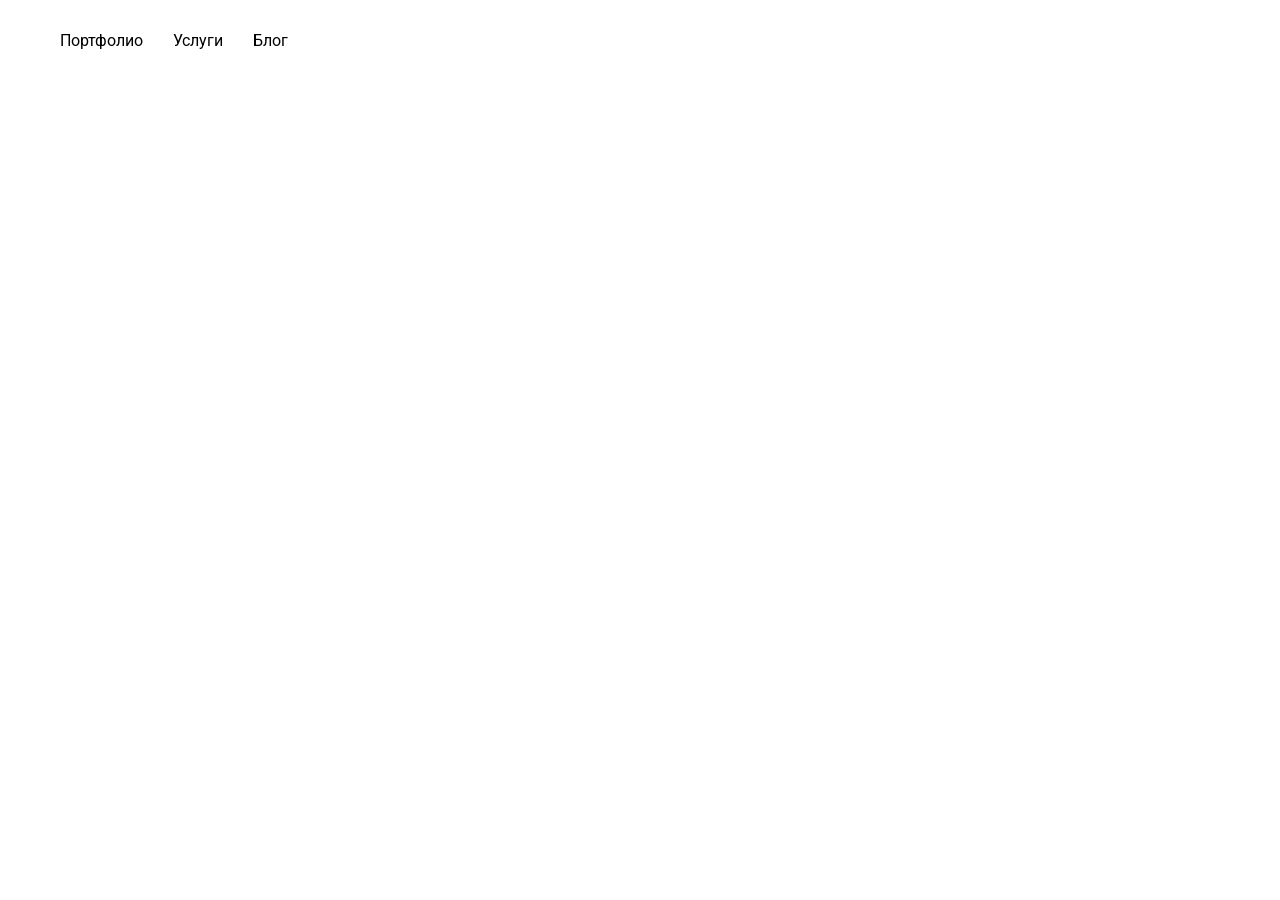
==== commit 8edd5806: "Fix homepage asset URLs for GitHub Pages" ====
--- a/index.html
+++ b/index.html
@@ -23,316 +23,4 @@
 fill="#ffffff" /> </svg></a></li>&nbsp;<li class="t-sociallinks__item t-sociallinks__item_whatsapp"><a href="https://wa.me/79123280784" target="_blank" rel="nofollow" aria-label="whatsapp" style="width: 30px; height: 30px;"><svg class="t-sociallinks__svg" role="presentation" width=30px height=30px viewBox="0 0 100 100" fill="none"
 xmlns="http://www.w3.org/2000/svg"> <path fill-rule="evenodd" clip-rule="evenodd"
 d="M50 100C77.6142 100 100 77.6142 100 50C100 22.3858 77.6142 0 50 0C22.3858 0 0 22.3858 0 50C0 77.6142 22.3858 100 50 100ZM69.7626 28.9928C64.6172 23.841 57.7739 21.0027 50.4832 21C35.4616 21 23.2346 33.2252 23.2292 48.2522C23.2274 53.0557 24.4823 57.7446 26.8668 61.8769L23 76L37.4477 72.2105C41.4282 74.3822 45.9107 75.5262 50.4714 75.528H50.4823C65.5029 75.528 77.7299 63.301 77.7363 48.2749C77.7408 40.9915 74.9089 34.1446 69.7626 28.9928ZM62.9086 53.9588C62.2274 53.6178 58.8799 51.9708 58.2551 51.7435C57.6313 51.5161 57.1766 51.4024 56.7228 52.0845C56.269 52.7666 54.964 54.2998 54.5666 54.7545C54.1692 55.2092 53.7718 55.2656 53.0915 54.9246C52.9802 54.8688 52.8283 54.803 52.6409 54.7217C51.6819 54.3057 49.7905 53.4855 47.6151 51.5443C45.5907 49.7382 44.2239 47.5084 43.8265 46.8272C43.4291 46.1452 43.7837 45.7769 44.1248 45.4376C44.3292 45.2338 44.564 44.9478 44.7987 44.662C44.9157 44.5194 45.0328 44.3768 45.146 44.2445C45.4345 43.9075 45.56 43.6516 45.7302 43.3049C45.7607 43.2427 45.7926 43.1776 45.8272 43.1087C46.0545 42.654 45.9409 42.2565 45.7708 41.9155C45.6572 41.6877 45.0118 40.1167 44.4265 38.6923C44.1355 37.984 43.8594 37.3119 43.671 36.8592C43.1828 35.687 42.6883 35.69 42.2913 35.6924C42.2386 35.6928 42.1876 35.6931 42.1386 35.6906C41.7421 35.6706 41.2874 35.667 40.8336 35.667C40.3798 35.667 39.6423 35.837 39.0175 36.5191C38.9773 36.5631 38.9323 36.6111 38.8834 36.6633C38.1738 37.4209 36.634 39.0648 36.634 42.2002C36.634 45.544 39.062 48.7748 39.4124 49.2411L39.415 49.2444C39.4371 49.274 39.4767 49.3309 39.5333 49.4121C40.3462 50.5782 44.6615 56.7691 51.0481 59.5271C52.6732 60.2291 53.9409 60.6475 54.9303 60.9612C56.5618 61.4796 58.046 61.4068 59.22 61.2313C60.5286 61.0358 63.2487 59.5844 63.8161 57.9938C64.3836 56.4033 64.3836 55.0392 64.2136 54.7554C64.0764 54.5258 63.7545 54.3701 63.2776 54.1395C63.1633 54.0843 63.0401 54.0247 62.9086 53.9588Z"
-fill="#ffffff" /> </svg></a></li>&nbsp;<li class="t-sociallinks__item t-sociallinks__item_instagram"><a href="http://www.instagram.com/iuli_illustrator/" target="_blank" rel="nofollow" aria-label="instagram" style="width: 30px; height: 30px;"><svg class="t-sociallinks__svg" role="presentation" width=30px height=30px viewBox="0 0 100 100" fill="none" xmlns="http://www.w3.org/2000/svg"> <path fill-rule="evenodd" clip-rule="evenodd" d="M50 100C77.6142 100 100 77.6142 100 50C100 22.3858 77.6142 0 50 0C22.3858 0 0 22.3858 0 50C0 77.6142 22.3858 100 50 100ZM25 39.3918C25 31.4558 31.4566 25 39.3918 25H60.6082C68.5442 25 75 31.4566 75 39.3918V60.8028C75 68.738 68.5442 75.1946 60.6082 75.1946H39.3918C31.4558 75.1946 25 68.738 25 60.8028V39.3918ZM36.9883 50.0054C36.9883 42.8847 42.8438 37.0922 50.0397 37.0922C57.2356 37.0922 63.0911 42.8847 63.0911 50.0054C63.0911 57.1252 57.2356 62.9177 50.0397 62.9177C42.843 62.9177 36.9883 57.1252 36.9883 50.0054ZM41.7422 50.0054C41.7422 54.5033 45.4641 58.1638 50.0397 58.1638C54.6153 58.1638 58.3372 54.5041 58.3372 50.0054C58.3372 45.5066 54.6145 41.8469 50.0397 41.8469C45.4641 41.8469 41.7422 45.5066 41.7422 50.0054ZM63.3248 39.6355C65.0208 39.6355 66.3956 38.2606 66.3956 36.5646C66.3956 34.8687 65.0208 33.4938 63.3248 33.4938C61.6288 33.4938 60.2539 34.8687 60.2539 36.5646C60.2539 38.2606 61.6288 39.6355 63.3248 39.6355Z" fill="#ffffff"/> </svg></a></li><!-- /new soclinks --> </ul> </div> </div> </div> <div class="t228__padding40px"></div> </div> </div> <style>@media screen and (max-width:980px){#rec480106180 .t228{position:static;}}</style> <script>window.addEventListener('resize',t_throttle(function() {t_onFuncLoad('t_menu__setBGcolor',function() {t_menu__setBGcolor('480106180','.t228');});}));t_onReady(function() {t_onFuncLoad('t_menu__highlightActiveLinks',function() {t_menu__highlightActiveLinks('.t228__list_item a');});t_onFuncLoad('t228__init',function() {t228__init('480106180');});t_onFuncLoad('t_menu__setBGcolor',function() {t_menu__setBGcolor('480106180','.t228');});t_onFuncLoad('t_menu__interactFromKeyboard',function() {t_menu__interactFromKeyboard('480106180');});t_onFuncLoad('t_menu__createMobileMenu',function() {t_menu__createMobileMenu('480106180','.t228');});});</script> <style>#rec480106180 .t-menu__link-item{}@supports (overflow:-webkit-marquee) and (justify-content:inherit){#rec480106180 .t-menu__link-item,#rec480106180 .t-menu__link-item.t-active{opacity:1 !important;}}</style> <style> #rec480106180 .t228__leftcontainer a{color:#ffffff;}#rec480106180 a.t-menu__link-item{color:#ffffff;font-weight:600;}#rec480106180 .t228__right_langs_lang a{color:#ffffff;font-weight:600;}</style> <style> #rec480106180 .t228__logo{color:#ffffff;}</style> </div> <div id="rec481593216" class="r t-rec" style="background-color:#1a1a1a; " data-animationappear="off" data-record-type="941" data-bg-color="#1a1a1a"> <!-- t941 --> <div class="t941"> <div class="t941__wrapper t-container" style="height:100vh"> <div class="t941__content t-col"> <div class="t941__textwrapper"> <div class="t941__title t-title t-title_sm " field="title">Персональный иллюстратор Юля Якупова</div> <div class="t941__descr t-descr t-descr_sm " field="descr">Формирование стиля и изображение ваших идей</div> </div> <div class="t941__buttonwrapper t-btnwrapper"> <a href="#form" target=""
-class="t941__btn t-btn t-btn_md "
-style="color:#ffffff;background-color:#ed2204;" data-buttonfieldset="button"> <span class="t941__btn-title">Связаться</span> </a> </div> </div> <div class="t941__cover-wrap"> <div class="t941__cover t-bgimg" data-original="/assets/tilda/static.tildacdn.info/tild3833-3965-4333-b464-373333646666/IMG_2412.jpg"
-bgimgfield="img" data-animate-style="zoomin" data-animate-group="yes"
-style="background-image: url('/assets/tilda/static.tildacdn.info/tild3833-3965-4333-b464-373333646666/-/resizeb/20x/IMG_2412.jpg');"
-itemscope itemtype="http://schema.org/ImageObject"> <meta itemprop="image" content="/assets/tilda/static.tildacdn.info/tild3833-3965-4333-b464-373333646666/IMG_2412.jpg"> </div> </div> </div> </div> <style> #rec481593216 .t941__title{color:#ffffff;}#rec481593216 .t941__descr{font-size:20px;color:#ffffff;}</style> </div> <div id="rec480106182" class="r t-rec t-rec_pt_150 t-rec_pb_120" style="padding-top:150px;padding-bottom:120px;background-color:#f5f1f0; " data-animationappear="off" data-record-type="677" data-bg-color="#f5f1f0"> <!-- T677 --> <div class="t677"> <div class="t-container t-container_flex"> <div class="t677__col t-col t-col_6 "> <div class="t677__row t677__row_3-images"> <div class="t677__tile t677__tile_left" itemscope itemtype="http://schema.org/ImageObject"> <meta itemprop="image" content="/assets/tilda/static.tildacdn.info/tild3532-3361-4764-b765-613461396565/Photo_by_Katya_Vasil.jpg"> <div class="t677__bgimg t677__bgimg_1 t-bgimg" data-original="/assets/tilda/static.tildacdn.info/tild3532-3361-4764-b765-613461396565/Photo_by_Katya_Vasil.jpg"
-style="background-image:url('/assets/tilda/static.tildacdn.info/tild3532-3361-4764-b765-613461396565/-/resizeb/20x/Photo_by_Katya_Vasil.jpg');"></div> </div> <div class="t677__tile t677__tile_right"> <div class="t677__wrapper t677__wrapper_top" itemscope itemtype="http://schema.org/ImageObject"> <meta itemprop="image" content="/assets/tilda/static.tildacdn.info/tild3864-6461-4734-b633-393461613466/photo.jpg"> <div class="t677__bgimg t677__bgimg_2 t-bgimg" data-original="/assets/tilda/static.tildacdn.info/tild3864-6461-4734-b633-393461613466/photo.jpg"
-style="background-image:url('/assets/tilda/static.tildacdn.info/tild3864-6461-4734-b633-393461613466/-/resizeb/20x/photo.jpg');"></div> </div> <div class="t677__wrapper t677__wrapper_bottom" itemscope itemtype="http://schema.org/ImageObject"> <meta itemprop="image" content="/assets/tilda/static.tildacdn.info/tild6461-3764-4631-b961-393534643530/dino-05-1.png"> <div class="t677__bgimg t677__bgimg_3 t-bgimg" data-original="/assets/tilda/static.tildacdn.info/tild6461-3764-4631-b961-393534643530/dino-05-1.png"
-style="background-image:url('/assets/tilda/static.tildacdn.info/tild6461-3764-4631-b961-393534643530/-/resizeb/20x/dino-05-1.png');"></div> </div> </div> </div> <div class="t677__bgimg t677__bgimg_3_mobile t-bgimg" data-original="/assets/tilda/static.tildacdn.info/tild6461-3764-4631-b961-393534643530/dino-05-1.png"
-style="background-image:url('/assets/tilda/static.tildacdn.info/tild6461-3764-4631-b961-393534643530/-/resizeb/20x/dino-05-1.png');"> </div> </div> <div class="t677__col t-col t-col_5 t-prefix_1 t677__top-indent"> <div class="t677__textwrapper t-align_left"> <div class="t677__content t-valign_top"> <div class="t677__title t-title t-title_xs " field="title">Обо мне</div> <div class="t677__descr t-descr t-descr_md " field="descr"><span style="font-size: 22px;">Я люблю свою работу, для меня рисование — это возможность самовыразиться. Мне нравится помогать своим заказчикам воплотить их мысли в рисунке и почувствовать себя уверенней. Вот несколько фактов о моей деятельности:</span><br /><br /><br /><br /><ul><li style="text-align: left;">Создатель более 1000 иллюстраций</li><li>Преподаватель онлайн уроков по рисованию </li><li>Организатор Артмарафона "Я рисую - Кит живет"</li><li>Автор мастер-класса «Рисунок из хаотичных линий»</li><li>Автор и иллюстратор детской книги "Клубничное варенье"</li></ul></div> </div> </div> </div> </div> </div> <style> #rec480106182 .t677__descr{font-size:18px;}</style> <style>#rec480106182 .t677__bgimg {box-shadow:0px 0px 15px rgba(0,0,0,0);}</style> </div> <div id="rec480106183" class="r t-rec t-rec_pt_120 t-rec_pb_135" style="padding-top:120px;padding-bottom:135px; " data-record-type="491"> <!-- t491 --> <div class="t491"> <div class="t-section__container t-container t-container_flex"> <div class="t-col t-col_12 "> <div
-class="t-section__title t-title t-title_xs t-align_center t-margin_auto"
-field="btitle">
-Какие проблемы я помогу решить
-</div> <div
-class="t-section__descr t-descr t-descr_xl t-align_center t-margin_auto"
-field="bdescr">
-Это самые распространенные сложности, с которыми сталкиваются люди
-</div> </div> </div> <style>.t-section__descr {max-width:560px;}#rec480106183 .t-section__title {margin-bottom:40px;}#rec480106183 .t-section__descr {margin-bottom:105px;}@media screen and (max-width:960px) {#rec480106183 .t-section__title {margin-bottom:20px;}#rec480106183 .t-section__descr {margin-bottom:45px;}}</style> <div class="t491__container t-card__container t-container"> <div class="t-card__col t-card__col_withoutbtn t491__col t-col t-col_3 t-item"> <div class="t491__content"> <div class="t491__wrapper"> <img class="t491__img t-img"
-src="/assets/tilda/static.tildacdn.info/tild6131-3861-4131-a336-383166386230/circle.svg"
-imgfield="li_img__1476976310929"
-style="width:20px;" alt=""> </div> <div class="t-card__descr t-descr t-descr_xs" field="li_descr__1476976310929">
-Есть огромный выбор готовых изображений, но ничего не подходит
-</div> </div> </div> <div class="t-card__col t-card__col_withoutbtn t491__col t-col t-col_3 t-item"> <div class="t491__content"> <div class="t491__wrapper"> <img class="t491__img t-img"
-src="/assets/tilda/static.tildacdn.info/tild6437-3838-4738-b362-343030653037/circle.svg"
-imgfield="li_img__1476976330452"
-style="width:20px;" alt=""> </div> <div class="t-card__descr t-descr t-descr_xs" field="li_descr__1476976330452">
-Творческий поиск вызывает у вас стресс и дискомфорт
-</div> </div> </div> <div class="t-card__col t-card__col_withoutbtn t491__col t-col t-col_3 t-item"> <div class="t491__content"> <div class="t491__wrapper"> <img class="t491__img t-img"
-src="/assets/tilda/static.tildacdn.info/tild6264-3930-4532-b462-376462636463/circle.svg"
-imgfield="li_img__1476976688514"
-style="width:20px;" alt=""> </div> <div class="t-card__descr t-descr t-descr_xs" field="li_descr__1476976688514">
-Вам трудно самостоятельно подобрать выгодную идею для вашего продукта
-</div> </div> </div> <div class="t-card__col t-card__col_withoutbtn t491__col t-col t-col_3 t-item"> <div class="t491__content"> <div class="t491__wrapper"> <img class="t491__img t-img"
-src="/assets/tilda/static.tildacdn.info/tild3430-3266-4165-a435-333163373337/circle.svg"
-imgfield="li_img__1476976692541"
-style="width:20px;" alt=""> </div> <div class="t-card__descr t-descr t-descr_xs" field="li_descr__1476976692541">
-Вы потратили много времени и сил, но не довольны результатом
-</div> </div> </div> </div> </div> <script>t_onReady(function() {t_onFuncLoad('t491_init',function() {t491_init('480106183');});});</script> <style> #rec480106183 .t-card__descr{font-size:18px;padding-top:10px;}</style> </div> <div id="rec480106184" class="r t-rec" style=" " data-record-type="215"> <a name="portfolio" style="font-size:0;"></a> </div> <div id="rec480106185" class="r t-rec t-rec_pt_135 t-rec_pb_60" style="padding-top:135px;padding-bottom:60px;background-color:#f5f1f0; " data-record-type="795" data-bg-color="#f5f1f0"> <!-- T795 --> <div class="t795"> <div class="t-container t-align_center"> <div class="t-col t-col_10 t-prefix_1"> <div class="t795__title t-title t-title_xs t-margin_auto" field="title">Мое портфолио</div> <div class="t795__descr t-descr t-descr_xl t-margin_auto" field="descr">Как подчеркнуть Ваши преимущества темой рисунка я покажу при нашем знакомстве</div> </div> </div> </div> </div> <div id="rec480106186" class="r t-rec t-rec_pt_0 t-rec_pb_90" style="padding-top:0px;padding-bottom:90px;background-color:#f5f1f0; " data-animationappear="off" data-record-type="827" data-bg-color="#f5f1f0"> <!-- t827--> <div class="t827"> <div class="t827__container t827__container_padd-column t-container"> <div class="t827__grid t827__grid_pt-20 "> <div class="t827__grid-sizer" style="width: 400px;"></div> <div class="t827__gutter-sizer t827__gutter-sizer_20"></div> <div class="t827__grid-item t827__grid-item_mb-20 "
-style="width: 400px;"
-itemscope itemtype="http://schema.org/ImageObject"> <meta itemprop="image" content="/assets/tilda/static.tildacdn.info/tild3533-3735-4463-b331-636665326266/DSC03525.jpg"> <meta itemprop="caption" content="Photo by Jacob"> <img class="t827__image t-slds__img t-img" data-original="/assets/tilda/static.tildacdn.info/tild3533-3735-4463-b331-636665326266/DSC03525.jpg"
-imgfield="gi_img__0"
-src="/assets/tilda/static.tildacdn.info/tild3533-3735-4463-b331-636665326266/-/empty/DSC03525.jpg" data-original="/assets/tilda/static.tildacdn.info/tild3533-3735-4463-b331-636665326266/DSC03525.jpg"
-title="Photo by Jacob" alt="Photo by Jacob"> </div> <div class="t827__grid-item t827__grid-item_mb-20 "
-style="width: 400px;"
-itemscope itemtype="http://schema.org/ImageObject"> <meta itemprop="image" content="/assets/tilda/static.tildacdn.info/tild6234-3031-4535-a661-353235376565/_3.jpg"> <meta itemprop="caption" content="Photo by Mike"> <img class="t827__image t-slds__img t-img" data-original="/assets/tilda/static.tildacdn.info/tild6234-3031-4535-a661-353235376565/_3.jpg"
-imgfield="gi_img__1"
-src="/assets/tilda/static.tildacdn.info/tild6234-3031-4535-a661-353235376565/-/empty/_3.jpg" data-original="/assets/tilda/static.tildacdn.info/tild6234-3031-4535-a661-353235376565/_3.jpg"
-title="Photo by Mike" alt="Photo by Mike"> </div> <div class="t827__grid-item t827__grid-item_mb-20 "
-style="width: 400px;"
-itemscope itemtype="http://schema.org/ImageObject"> <meta itemprop="image" content="/assets/tilda/static.tildacdn.info/tild3862-3532-4135-b638-343130313930/_1.jpg"> <meta itemprop="caption" content="Photo by Jacob"> <img class="t827__image t-slds__img t-img" data-original="/assets/tilda/static.tildacdn.info/tild3862-3532-4135-b638-343130313930/_1.jpg"
-imgfield="gi_img__2"
-src="/assets/tilda/static.tildacdn.info/tild3862-3532-4135-b638-343130313930/-/empty/_1.jpg" data-original="/assets/tilda/static.tildacdn.info/tild3862-3532-4135-b638-343130313930/_1.jpg"
-title="Photo by Jacob" alt="Photo by Jacob"> </div> <div class="t827__grid-item t827__grid-item_mb-20 "
-style="width: 400px;"
-itemscope itemtype="http://schema.org/ImageObject"> <meta itemprop="image" content="/assets/tilda/static.tildacdn.info/tild3462-3765-4934-b132-613131353134/cupcake.jpg"> <meta itemprop="caption" content="Photo by Marion"> <img class="t827__image t-slds__img t-img" data-original="/assets/tilda/static.tildacdn.info/tild3462-3765-4934-b132-613131353134/cupcake.jpg"
-imgfield="gi_img__3"
-src="/assets/tilda/static.tildacdn.info/tild3462-3765-4934-b132-613131353134/-/empty/cupcake.jpg" data-original="/assets/tilda/static.tildacdn.info/tild3462-3765-4934-b132-613131353134/cupcake.jpg"
-title="Photo by Marion" alt="Photo by Marion"> </div> <div class="t827__grid-item t827__grid-item_mb-20 "
-style="width: 400px;"
-itemscope itemtype="http://schema.org/ImageObject"> <meta itemprop="image" content="/assets/tilda/static.tildacdn.info/tild3539-3732-4463-b130-656337346332/bad_sheet_1.jpg"> <meta itemprop="caption" content="Photo by Jacob"> <img class="t827__image t-slds__img t-img" data-original="/assets/tilda/static.tildacdn.info/tild3539-3732-4463-b130-656337346332/bad_sheet_1.jpg"
-imgfield="gi_img__4"
-src="/assets/tilda/static.tildacdn.info/tild3539-3732-4463-b130-656337346332/-/empty/bad_sheet_1.jpg" data-original="/assets/tilda/static.tildacdn.info/tild3539-3732-4463-b130-656337346332/bad_sheet_1.jpg"
-title="Photo by Jacob" alt="Photo by Jacob"> </div> <div class="t827__grid-item t827__grid-item_mb-20 "
-style="width: 400px;"
-itemscope itemtype="http://schema.org/ImageObject"> <meta itemprop="image" content="/assets/tilda/static.tildacdn.info/tild6265-3635-4937-b138-616433323732/DSC03425.jpg"> <meta itemprop="caption" content="Photo by Leio"> <img class="t827__image t-slds__img t-img" data-original="/assets/tilda/static.tildacdn.info/tild6265-3635-4937-b138-616433323732/DSC03425.jpg"
-imgfield="gi_img__5"
-src="/assets/tilda/static.tildacdn.info/tild6265-3635-4937-b138-616433323732/-/empty/DSC03425.jpg" data-original="/assets/tilda/static.tildacdn.info/tild6265-3635-4937-b138-616433323732/DSC03425.jpg"
-title="Photo by Leio" alt="Photo by Leio"> </div> <div class="t827__grid-item t827__grid-item_mb-20 "
-style="width: 400px;"
-itemscope itemtype="http://schema.org/ImageObject"> <meta itemprop="image" content="/assets/tilda/static.tildacdn.info/tild6463-3065-4362-a536-653636393234/_3.jpg"> <img class="t827__image t-slds__img t-img" data-original="/assets/tilda/static.tildacdn.info/tild6463-3065-4362-a536-653636393234/_3.jpg"
-imgfield="gi_img__6"
-src="/assets/tilda/static.tildacdn.info/tild6463-3065-4362-a536-653636393234/-/empty/_3.jpg" data-original="/assets/tilda/static.tildacdn.info/tild6463-3065-4362-a536-653636393234/_3.jpg"
-alt=""> </div> <div class="t827__grid-item t827__grid-item_mb-20 "
-style="width: 400px;"
-itemscope itemtype="http://schema.org/ImageObject"> <meta itemprop="image" content="/assets/tilda/static.tildacdn.info/tild3536-3262-4863-a635-356164646261/Childrens_Book_Mocku.jpg"> <img class="t827__image t-slds__img t-img" data-original="/assets/tilda/static.tildacdn.info/tild3536-3262-4863-a635-356164646261/Childrens_Book_Mocku.jpg"
-imgfield="gi_img__7"
-src="/assets/tilda/static.tildacdn.info/tild3536-3262-4863-a635-356164646261/-/empty/Childrens_Book_Mocku.jpg" data-original="/assets/tilda/static.tildacdn.info/tild3536-3262-4863-a635-356164646261/Childrens_Book_Mocku.jpg"
-alt=""> </div> <div class="t827__grid-item t827__grid-item_mb-20 "
-style="width: 400px;"
-itemscope itemtype="http://schema.org/ImageObject"> <meta itemprop="image" content="/assets/tilda/static.tildacdn.info/tild3739-6135-4361-a238-613362373936/bad_sheet_1.jpg"> <img class="t827__image t-slds__img t-img" data-original="/assets/tilda/static.tildacdn.info/tild3739-6135-4361-a238-613362373936/bad_sheet_1.jpg"
-imgfield="gi_img__8"
-src="/assets/tilda/static.tildacdn.info/tild3739-6135-4361-a238-613362373936/-/empty/bad_sheet_1.jpg" data-original="/assets/tilda/static.tildacdn.info/tild3739-6135-4361-a238-613362373936/bad_sheet_1.jpg"
-alt=""> </div> <div class="t827__grid-item t827__grid-item_mb-20 "
-style="width: 400px;"
-itemscope itemtype="http://schema.org/ImageObject"> <meta itemprop="image" content="/assets/tilda/static.tildacdn.info/tild6464-6661-4930-a333-356535623566/mockup-wall-children.jpg"> <img class="t827__image t-slds__img t-img" data-original="/assets/tilda/static.tildacdn.info/tild6464-6661-4930-a333-356535623566/mockup-wall-children.jpg"
-imgfield="gi_img__9"
-src="/assets/tilda/static.tildacdn.info/tild6464-6661-4930-a333-356535623566/-/empty/mockup-wall-children.jpg" data-original="/assets/tilda/static.tildacdn.info/tild6464-6661-4930-a333-356535623566/mockup-wall-children.jpg"
-alt=""> </div> <div class="t827__grid-item t827__grid-item_mb-20 "
-style="width: 400px;"
-itemscope itemtype="http://schema.org/ImageObject"> <meta itemprop="image" content="/assets/tilda/static.tildacdn.info/tild3365-3364-4630-b437-376338653832/poster.jpg"> <img class="t827__image t-slds__img t-img" data-original="/assets/tilda/static.tildacdn.info/tild3365-3364-4630-b437-376338653832/poster.jpg"
-imgfield="gi_img__10"
-src="/assets/tilda/static.tildacdn.info/tild3365-3364-4630-b437-376338653832/-/empty/poster.jpg" data-original="/assets/tilda/static.tildacdn.info/tild3365-3364-4630-b437-376338653832/poster.jpg"
-alt=""> </div> <div class="t827__grid-item t827__grid-item_mb-20 "
-style="width: 400px;"
-itemscope itemtype="http://schema.org/ImageObject"> <meta itemprop="image" content="/assets/tilda/static.tildacdn.info/tild3636-3162-4061-b963-623064653033/shoubag.jpg"> <img class="t827__image t-slds__img t-img" data-original="/assets/tilda/static.tildacdn.info/tild3636-3162-4061-b963-623064653033/shoubag.jpg"
-imgfield="gi_img__11"
-src="/assets/tilda/static.tildacdn.info/tild3636-3162-4061-b963-623064653033/-/empty/shoubag.jpg" data-original="/assets/tilda/static.tildacdn.info/tild3636-3162-4061-b963-623064653033/shoubag.jpg"
-alt=""> </div> <div class="t827__grid-item t827__grid-item_mb-20 "
-style="width: 400px;"
-itemscope itemtype="http://schema.org/ImageObject"> <meta itemprop="image" content="/assets/tilda/static.tildacdn.info/tild3165-3866-4364-b535-323061303162/_4.jpg"> <img class="t827__image t-slds__img t-img" data-original="/assets/tilda/static.tildacdn.info/tild3165-3866-4364-b535-323061303162/_4.jpg"
-imgfield="gi_img__12"
-src="/assets/tilda/static.tildacdn.info/tild3165-3866-4364-b535-323061303162/-/empty/_4.jpg" data-original="/assets/tilda/static.tildacdn.info/tild3165-3866-4364-b535-323061303162/_4.jpg"
-alt=""> </div> <div class="t827__grid-item t827__grid-item_mb-20 "
-style="width: 400px;"
-itemscope itemtype="http://schema.org/ImageObject"> <meta itemprop="image" content="/assets/tilda/static.tildacdn.info/tild3332-3562-4630-b962-393664353334/_3.jpg"> <img class="t827__image t-slds__img t-img" data-original="/assets/tilda/static.tildacdn.info/tild3332-3562-4630-b962-393664353334/_3.jpg"
-imgfield="gi_img__13"
-src="/assets/tilda/static.tildacdn.info/tild3332-3562-4630-b962-393664353334/-/empty/_3.jpg" data-original="/assets/tilda/static.tildacdn.info/tild3332-3562-4630-b962-393664353334/_3.jpg"
-alt=""> </div> <div class="t827__grid-item t827__grid-item_mb-20 "
-style="width: 400px;"
-itemscope itemtype="http://schema.org/ImageObject"> <meta itemprop="image" content="/assets/tilda/static.tildacdn.info/tild3430-3963-4631-b839-616532653738/__.jpg"> <img class="t827__image t-slds__img t-img" data-original="/assets/tilda/static.tildacdn.info/tild3430-3963-4631-b839-616532653738/__.jpg"
-imgfield="gi_img__14"
-src="/assets/tilda/static.tildacdn.info/tild3430-3963-4631-b839-616532653738/-/empty/__.jpg" data-original="/assets/tilda/static.tildacdn.info/tild3430-3963-4631-b839-616532653738/__.jpg"
-alt=""> </div> <div class="t827__grid-item t827__grid-item_mb-20 "
-style="width: 400px;"
-itemscope itemtype="http://schema.org/ImageObject"> <meta itemprop="image" content="/assets/tilda/static.tildacdn.info/tild3530-6363-4633-b834-366330633130/photo.jpg"> <img class="t827__image t-slds__img t-img" data-original="/assets/tilda/static.tildacdn.info/tild3530-6363-4633-b834-366330633130/photo.jpg"
-imgfield="gi_img__15"
-src="/assets/tilda/static.tildacdn.info/tild3530-6363-4633-b834-366330633130/-/empty/photo.jpg" data-original="/assets/tilda/static.tildacdn.info/tild3530-6363-4633-b834-366330633130/photo.jpg"
-alt=""> </div> <div class="t827__grid-item t827__grid-item_mb-20 "
-style="width: 400px;"
-itemscope itemtype="http://schema.org/ImageObject"> <meta itemprop="image" content="/assets/tilda/static.tildacdn.info/tild6264-3633-4031-b231-343838656538/__.jpg"> <img class="t827__image t-slds__img t-img" data-original="/assets/tilda/static.tildacdn.info/tild6264-3633-4031-b231-343838656538/__.jpg"
-imgfield="gi_img__16"
-src="/assets/tilda/static.tildacdn.info/tild6264-3633-4031-b231-343838656538/-/empty/__.jpg" data-original="/assets/tilda/static.tildacdn.info/tild6264-3633-4031-b231-343838656538/__.jpg"
-alt=""> </div> <div class="t827__grid-item t827__grid-item_mb-20 "
-style="width: 400px;"
-itemscope itemtype="http://schema.org/ImageObject"> <meta itemprop="image" content="/assets/tilda/static.tildacdn.info/tild3630-6233-4033-b138-346535663535/photo.jpg"> <img class="t827__image t-slds__img t-img" data-original="/assets/tilda/static.tildacdn.info/tild3630-6233-4033-b138-346535663535/photo.jpg"
-imgfield="gi_img__17"
-src="/assets/tilda/static.tildacdn.info/tild3630-6233-4033-b138-346535663535/-/empty/photo.jpg" data-original="/assets/tilda/static.tildacdn.info/tild3630-6233-4033-b138-346535663535/photo.jpg"
-alt=""> </div> <div class="t827__grid-item t827__grid-item_mb-20 "
-style="width: 400px;"
-itemscope itemtype="http://schema.org/ImageObject"> <meta itemprop="image" content="/assets/tilda/static.tildacdn.info/tild3065-3235-4435-b835-316636383935/_4.jpg"> <img class="t827__image t-slds__img t-img" data-original="/assets/tilda/static.tildacdn.info/tild3065-3235-4435-b835-316636383935/_4.jpg"
-imgfield="gi_img__18"
-src="/assets/tilda/static.tildacdn.info/tild3065-3235-4435-b835-316636383935/-/empty/_4.jpg" data-original="/assets/tilda/static.tildacdn.info/tild3065-3235-4435-b835-316636383935/_4.jpg"
-alt=""> </div> <div class="t827__grid-item t827__grid-item_mb-20 "
-style="width: 400px;"
-itemscope itemtype="http://schema.org/ImageObject"> <meta itemprop="image" content="/assets/tilda/static.tildacdn.info/tild3466-3566-4737-b934-353435396339/___.jpg"> <img class="t827__image t-slds__img t-img" data-original="/assets/tilda/static.tildacdn.info/tild3466-3566-4737-b934-353435396339/___.jpg"
-imgfield="gi_img__19"
-src="/assets/tilda/static.tildacdn.info/tild3466-3566-4737-b934-353435396339/-/empty/___.jpg" data-original="/assets/tilda/static.tildacdn.info/tild3466-3566-4737-b934-353435396339/___.jpg"
-alt=""> </div> <div class="t827__grid-item t827__grid-item_mb-20 "
-style="width: 400px;"
-itemscope itemtype="http://schema.org/ImageObject"> <meta itemprop="image" content="/assets/tilda/static.tildacdn.info/tild6465-3436-4632-a261-633966636438/__.jpg"> <img class="t827__image t-slds__img t-img" data-original="/assets/tilda/static.tildacdn.info/tild6465-3436-4632-a261-633966636438/__.jpg"
-imgfield="gi_img__20"
-src="/assets/tilda/static.tildacdn.info/tild6465-3436-4632-a261-633966636438/-/empty/__.jpg" data-original="/assets/tilda/static.tildacdn.info/tild6465-3436-4632-a261-633966636438/__.jpg"
-alt=""> </div> <div class="t827__grid-item t827__grid-item_mb-20 "
-style="width: 400px;"
-itemscope itemtype="http://schema.org/ImageObject"> <meta itemprop="image" content="/assets/tilda/static.tildacdn.info/tild3236-3664-4665-b562-303831346435/photo.jpg"> <img class="t827__image t-slds__img t-img" data-original="/assets/tilda/static.tildacdn.info/tild3236-3664-4665-b562-303831346435/photo.jpg"
-imgfield="gi_img__21"
-src="/assets/tilda/static.tildacdn.info/tild3236-3664-4665-b562-303831346435/-/empty/photo.jpg" data-original="/assets/tilda/static.tildacdn.info/tild3236-3664-4665-b562-303831346435/photo.jpg"
-alt=""> </div> <div class="t827__grid-item t827__grid-item_mb-20 "
-style="width: 400px;"
-itemscope itemtype="http://schema.org/ImageObject"> <meta itemprop="image" content="/assets/tilda/static.tildacdn.info/tild3234-6632-4266-b835-626438376163/__3.jpg"> <img class="t827__image t-slds__img t-img" data-original="/assets/tilda/static.tildacdn.info/tild3234-6632-4266-b835-626438376163/__3.jpg"
-imgfield="gi_img__22"
-src="/assets/tilda/static.tildacdn.info/tild3234-6632-4266-b835-626438376163/-/empty/__3.jpg" data-original="/assets/tilda/static.tildacdn.info/tild3234-6632-4266-b835-626438376163/__3.jpg"
-alt=""> </div> <div class="t827__grid-item t827__grid-item_mb-20 "
-style="width: 400px;"
-itemscope itemtype="http://schema.org/ImageObject"> <meta itemprop="image" content="/assets/tilda/static.tildacdn.info/tild3033-3434-4563-b131-386365303865/_.jpg"> <img class="t827__image t-slds__img t-img" data-original="/assets/tilda/static.tildacdn.info/tild3033-3434-4563-b131-386365303865/_.jpg"
-imgfield="gi_img__23"
-src="/assets/tilda/static.tildacdn.info/tild3033-3434-4563-b131-386365303865/-/empty/_.jpg" data-original="/assets/tilda/static.tildacdn.info/tild3033-3434-4563-b131-386365303865/_.jpg"
-alt=""> </div> <div class="t827__grid-item t827__grid-item_mb-20 "
-style="width: 400px;"
-itemscope itemtype="http://schema.org/ImageObject"> <meta itemprop="image" content="/assets/tilda/static.tildacdn.info/tild3363-3637-4266-a436-656133326136/_.jpg"> <img class="t827__image t-slds__img t-img" data-original="/assets/tilda/static.tildacdn.info/tild3363-3637-4266-a436-656133326136/_.jpg"
-imgfield="gi_img__24"
-src="/assets/tilda/static.tildacdn.info/tild3363-3637-4266-a436-656133326136/-/empty/_.jpg" data-original="/assets/tilda/static.tildacdn.info/tild3363-3637-4266-a436-656133326136/_.jpg"
-alt=""> </div> <div class="t827__grid-item t827__grid-item_mb-20 "
-style="width: 400px;"
-itemscope itemtype="http://schema.org/ImageObject"> <meta itemprop="image" content="/assets/tilda/static.tildacdn.info/tild6537-3131-4065-a236-356163636363/_.jpg"> <img class="t827__image t-slds__img t-img" data-original="/assets/tilda/static.tildacdn.info/tild6537-3131-4065-a236-356163636363/_.jpg"
-imgfield="gi_img__25"
-src="/assets/tilda/static.tildacdn.info/tild6537-3131-4065-a236-356163636363/-/empty/_.jpg" data-original="/assets/tilda/static.tildacdn.info/tild6537-3131-4065-a236-356163636363/_.jpg"
-alt=""> </div> <div class="t827__grid-item t827__grid-item_mb-20 "
-style="width: 400px;"
-itemscope itemtype="http://schema.org/ImageObject"> <meta itemprop="image" content="/assets/tilda/static.tildacdn.info/tild3261-3031-4034-a533-323237643630/__.jpg"> <img class="t827__image t-slds__img t-img" data-original="/assets/tilda/static.tildacdn.info/tild3261-3031-4034-a533-323237643630/__.jpg"
-imgfield="gi_img__26"
-src="/assets/tilda/static.tildacdn.info/tild3261-3031-4034-a533-323237643630/-/empty/__.jpg" data-original="/assets/tilda/static.tildacdn.info/tild3261-3031-4034-a533-323237643630/__.jpg"
-alt=""> </div> <div class="t827__grid-item t827__grid-item_mb-20 "
-style="width: 400px;"
-itemscope itemtype="http://schema.org/ImageObject"> <meta itemprop="image" content="/assets/tilda/static.tildacdn.info/tild3961-3730-4566-b935-366639333337/photo.jpg"> <img class="t827__image t-slds__img t-img" data-original="/assets/tilda/static.tildacdn.info/tild3961-3730-4566-b935-366639333337/photo.jpg"
-imgfield="gi_img__27"
-src="/assets/tilda/static.tildacdn.info/tild3961-3730-4566-b935-366639333337/-/empty/photo.jpg" data-original="/assets/tilda/static.tildacdn.info/tild3961-3730-4566-b935-366639333337/photo.jpg"
-alt=""> </div> <div class="t827__grid-item t827__grid-item_mb-20 "
-style="width: 400px;"
-itemscope itemtype="http://schema.org/ImageObject"> <meta itemprop="image" content="/assets/tilda/static.tildacdn.info/tild3332-6565-4162-b837-386535316537/photo.jpg"> <img class="t827__image t-slds__img t-img" data-original="/assets/tilda/static.tildacdn.info/tild3332-6565-4162-b837-386535316537/photo.jpg"
-imgfield="gi_img__28"
-src="/assets/tilda/static.tildacdn.info/tild3332-6565-4162-b837-386535316537/-/empty/photo.jpg" data-original="/assets/tilda/static.tildacdn.info/tild3332-6565-4162-b837-386535316537/photo.jpg"
-alt=""> </div> <div class="t827__grid-item t827__grid-item_mb-20 "
-style="width: 400px;"
-itemscope itemtype="http://schema.org/ImageObject"> <meta itemprop="image" content="/assets/tilda/static.tildacdn.info/tild6631-3932-4037-b737-383335373238/photo.jpg"> <img class="t827__image t-slds__img t-img" data-original="/assets/tilda/static.tildacdn.info/tild6631-3932-4037-b737-383335373238/photo.jpg"
-imgfield="gi_img__29"
-src="/assets/tilda/static.tildacdn.info/tild6631-3932-4037-b737-383335373238/-/empty/photo.jpg" data-original="/assets/tilda/static.tildacdn.info/tild6631-3932-4037-b737-383335373238/photo.jpg"
-alt=""> </div> <div class="t827__grid-item t827__grid-item_mb-20 "
-style="width: 400px;"
-itemscope itemtype="http://schema.org/ImageObject"> <meta itemprop="image" content="/assets/tilda/static.tildacdn.info/tild3238-3733-4930-b836-613664373635/____.jpg"> <img class="t827__image t-slds__img t-img" data-original="/assets/tilda/static.tildacdn.info/tild3238-3733-4930-b836-613664373635/____.jpg"
-imgfield="gi_img__30"
-src="/assets/tilda/static.tildacdn.info/tild3238-3733-4930-b836-613664373635/-/empty/____.jpg" data-original="/assets/tilda/static.tildacdn.info/tild3238-3733-4930-b836-613664373635/____.jpg"
-alt=""> </div> <div class="t827__grid-item t827__grid-item_mb-20 "
-style="width: 400px;"
-itemscope itemtype="http://schema.org/ImageObject"> <meta itemprop="image" content="/assets/tilda/static.tildacdn.info/tild3065-6466-4165-b165-366332393961/_1.jpg"> <img class="t827__image t-slds__img t-img" data-original="/assets/tilda/static.tildacdn.info/tild3065-6466-4165-b165-366332393961/_1.jpg"
-imgfield="gi_img__31"
-src="/assets/tilda/static.tildacdn.info/tild3065-6466-4165-b165-366332393961/-/empty/_1.jpg" data-original="/assets/tilda/static.tildacdn.info/tild3065-6466-4165-b165-366332393961/_1.jpg"
-alt=""> </div> <div class="t827__grid-item t827__grid-item_mb-20 "
-style="width: 400px;"
-itemscope itemtype="http://schema.org/ImageObject"> <meta itemprop="image" content="/assets/tilda/static.tildacdn.info/tild3432-6564-4431-a363-353534666161/_2.jpg"> <img class="t827__image t-slds__img t-img" data-original="/assets/tilda/static.tildacdn.info/tild3432-6564-4431-a363-353534666161/_2.jpg"
-imgfield="gi_img__32"
-src="/assets/tilda/static.tildacdn.info/tild3432-6564-4431-a363-353534666161/-/empty/_2.jpg" data-original="/assets/tilda/static.tildacdn.info/tild3432-6564-4431-a363-353534666161/_2.jpg"
-alt=""> </div> <div class="t827__grid-item t827__grid-item_mb-20 "
-style="width: 400px;"
-itemscope itemtype="http://schema.org/ImageObject"> <meta itemprop="image" content="/assets/tilda/static.tildacdn.info/tild6264-3932-4932-b166-353538313035/__.jpg"> <img class="t827__image t-slds__img t-img" data-original="/assets/tilda/static.tildacdn.info/tild6264-3932-4932-b166-353538313035/__.jpg"
-imgfield="gi_img__33"
-src="/assets/tilda/static.tildacdn.info/tild6264-3932-4932-b166-353538313035/-/empty/__.jpg" data-original="/assets/tilda/static.tildacdn.info/tild6264-3932-4932-b166-353538313035/__.jpg"
-alt=""> </div> <div class="t827__grid-item t827__grid-item_mb-20 "
-style="width: 400px;"
-itemscope itemtype="http://schema.org/ImageObject"> <meta itemprop="image" content="/assets/tilda/static.tildacdn.info/tild6331-6334-4230-b335-376637373166/__.jpg"> <img class="t827__image t-slds__img t-img" data-original="/assets/tilda/static.tildacdn.info/tild6331-6334-4230-b335-376637373166/__.jpg"
-imgfield="gi_img__34"
-src="/assets/tilda/static.tildacdn.info/tild6331-6334-4230-b335-376637373166/-/empty/__.jpg" data-original="/assets/tilda/static.tildacdn.info/tild6331-6334-4230-b335-376637373166/__.jpg"
-alt=""> </div> <div class="t827__grid-item t827__grid-item_mb-20 "
-style="width: 400px;"
-itemscope itemtype="http://schema.org/ImageObject"> <meta itemprop="image" content="/assets/tilda/static.tildacdn.info/tild6563-3037-4533-b037-623431623335/__.jpg"> <img class="t827__image t-slds__img t-img" data-original="/assets/tilda/static.tildacdn.info/tild6563-3037-4533-b037-623431623335/__.jpg"
-imgfield="gi_img__35"
-src="/assets/tilda/static.tildacdn.info/tild6563-3037-4533-b037-623431623335/-/empty/__.jpg" data-original="/assets/tilda/static.tildacdn.info/tild6563-3037-4533-b037-623431623335/__.jpg"
-alt=""> </div> <div class="t827__grid-item t827__grid-item_mb-20 "
-style="width: 400px;"
-itemscope itemtype="http://schema.org/ImageObject"> <meta itemprop="image" content="/assets/tilda/static.tildacdn.info/tild3062-3030-4531-b034-333835323161/photo.jpg"> <img class="t827__image t-slds__img t-img" data-original="/assets/tilda/static.tildacdn.info/tild3062-3030-4531-b034-333835323161/photo.jpg"
-imgfield="gi_img__36"
-src="/assets/tilda/static.tildacdn.info/tild3062-3030-4531-b034-333835323161/-/empty/photo.jpg" data-original="/assets/tilda/static.tildacdn.info/tild3062-3030-4531-b034-333835323161/photo.jpg"
-alt=""> </div> </div> </div> </div> <script type="text/javascript">t_onReady(function() {t_onFuncLoad('t827_init',function() {t827_init('480106186');});});</script> </div> <div id="rec480106187" class="r t-rec t-rec_pt_0 t-rec_pb_60" style="padding-top:0px;padding-bottom:60px;background-color:#f5f1f0; " data-record-type="127" data-bg-color="#f5f1f0"> <!-- T119 --> <div class="t119"> <div class="t-container t-align_center"> <div class="t-col t-col_6 t-prefix_3"> <div class="t119__preface t-descr" field="text">Чтобы посмотреть больше моих работ, заходите и подписывайтесь на мой Instagram</div> </div> </div> </div> <style> #rec480106187 .t119__preface{font-size:22px;color:#000000;font-weight:400;opacity:1;}</style> </div> <div id="rec480106188" class="r t-rec t-rec_pt_0 t-rec_pb_120" style="padding-top:0px;padding-bottom:120px;background-color:#f5f1f0; " data-record-type="191" data-bg-color="#f5f1f0"> <!-- T142 --> <div class="t142"> <div class="t-container_100"> <div class="t142__wrapone"> <div class="t142__wraptwo"> <a class="t-btn t142__submit t142__submit_size_sm"
-href="https://www.instagram.com/iuli_illustrator/" target="_blank"
-style="color:#ed2204;border:2px solid #ed2204;" data-buttonfieldset="button"> <span class="t142__text">Мой Instagram</span> </a> </div> </div> </div> </div> <script>t_onReady(function() {t_onFuncLoad('t142_checkSize',function() {t142_checkSize('480106188');});});window.addEventListener('load',function() {t_onFuncLoad('t142_checkSize',function() {t142_checkSize('480106188');});});</script> </div> <div id="rec480106189" class="r t-rec t-rec_pt_120 t-rec_pb_135" style="padding-top:120px;padding-bottom:135px; " data-record-type="550"> <!-- t550 --> <div class="t550"> <div class="t-section__container t-container t-container_flex"> <div class="t-col t-col_12 "> <div
-class="t-section__title t-title t-title_xs t-align_center t-margin_auto"
-field="btitle">
-Как я работаю
-</div> </div> </div> <style>.t-section__descr {max-width:560px;}#rec480106189 .t-section__title {margin-bottom:105px;}#rec480106189 .t-section__descr {}@media screen and (max-width:960px) {#rec480106189 .t-section__title {margin-bottom:45px;}}</style> <div class="t-container"> <div class="t550__col t-item t-col t-col_8 t-prefix_2"> <div class="t550__numberwrapper t-cell t-valign_top" style="padding-bottom:80px;"> <div class="t550__number"> <div class="t550__circle" style=" border-width: 2px; background: #ed2204;"></div> <div class="t550__digit t-name t-name_md" style=""></div> </div> <div class="t550__line" style="width: 2px;background: #e8e8e8;"></div> </div> <div class="t550__textwrapper t-cell t-valign_top" style="padding-bottom:80px;"> <div class="t550__title t-name t-name_lg" field="li_title__1479137044697">Личная консультация</div> <div class="t550__descr t-text t-text_xs" field="li_descr__1479137044697">Знакомство, глубокое интервью, анализ вашей идеи. По итогу анализа мы сформируем несколько набросков, определимся с дальнейшей проработкой деталей и предметов, подходящих вашему типажу.</div> </div> </div> <div class="t550__col t-item t-col t-col_8 t-prefix_2"> <div class="t550__numberwrapper t-cell t-valign_top" style="padding-bottom:80px;"> <div class="t550__number"> <div class="t550__circle" style=" border-width: 2px; background: #ed2204;"></div> <div class="t550__digit t-name t-name_md" style=""></div> </div> <div class="t550__line" style="width: 2px;background: #e8e8e8;"></div> </div> <div class="t550__textwrapper t-cell t-valign_top" style="padding-bottom:80px;"> <div class="t550__title t-name t-name_lg" field="li_title__1479137356907">Наброски</div> <div class="t550__descr t-text t-text_xs" field="li_descr__1479137356907">Я сделаю 3 рисунка из выбранных набросков. Исходя из намеченных целей мы выберем тот с которым будем работать. Дополнительно я предложу для вас варианты для дальнейшего развития: паттерны, мокапы, шрифты.</div> </div> </div> <div class="t550__col t-item t-col t-col_8 t-prefix_2"> <div class="t550__numberwrapper t-cell t-valign_top" style="padding-bottom:80px;"> <div class="t550__number"> <div class="t550__circle" style=" border-width: 2px; background: #ed2204;"></div> <div class="t550__digit t-name t-name_md" style=""></div> </div> <div class="t550__line" style="width: 2px;background: #e8e8e8;"></div> </div> <div class="t550__textwrapper t-cell t-valign_top" style="padding-bottom:80px;"> <div class="t550__title t-name t-name_lg" field="li_title__1479137790652">Поддержка</div> <div class="t550__descr t-text t-text_xs" field="li_descr__1479137790652">После завершения работы я отправлю вам оригиналы, сканы или векторные файлы. Дам рекомендации по сочетанию цветов и форм для самостоятельного применения, а так же обеспечу поддержку и буду на связи по любому вопросу, касающемуся оформления Вашего продукта.</div> </div> </div> </div> </div> <style> #rec480106189 .t550__title{font-size:22px;}#rec480106189 .t550__descr{font-size:18px;}</style> </div> <div id="rec480106190" class="r t-rec" style=" " data-animationappear="off" data-record-type="906"> <!-- t906 --> <div class="t-cover" id="recorddiv480106190"bgimgfield="img"style="height:550px;background-image:url('/assets/tilda/static.tildacdn.info/tild6335-3336-4639-b061-663265386632/-/resize/20x/Photo_10.jpg');"> <div class="t-cover__carrier" id="coverCarry480106190"data-content-cover-id="480106190"data-content-cover-bg="/assets/tilda/static.tildacdn.info/tild6335-3336-4639-b061-663265386632/Photo_10.jpg"data-display-changed="true"data-content-cover-height="550px"data-content-cover-parallax=""data-content-use-image-for-mobile-cover=""style="height:550px;background-attachment:scroll; background-position:center top;"itemscope itemtype="http://schema.org/ImageObject"><meta itemprop="image" content="/assets/tilda/static.tildacdn.info/tild6335-3336-4639-b061-663265386632/Photo_10.jpg"></div> <div class="t-cover__filter" style="height:550px;background-image: -moz-linear-gradient(top, rgba(0,0,0,0.0), rgba(0,0,0,0.70));background-image: -webkit-linear-gradient(top, rgba(0,0,0,0.0), rgba(0,0,0,0.70));background-image: -o-linear-gradient(top, rgba(0,0,0,0.0), rgba(0,0,0,0.70));background-image: -ms-linear-gradient(top, rgba(0,0,0,0.0), rgba(0,0,0,0.70));background-image: linear-gradient(top, rgba(0,0,0,0.0), rgba(0,0,0,0.70));filter: progid:DXImageTransform.Microsoft.gradient(startColorStr='#fe000000', endColorstr='#4c000000');"></div> <div class="t906"> <div class="t-container t-container_flex t906__container t906__container_bottom"> <div class="t-col t906__col t-col_9 " data-hook-content="covercontent"> <div
-class="t906__title t-title t-title_sm"
-field="title"> <div style="text-align: left;" data-customstyle="yes">Как создается работа<br />на основе одного кейса </div> </div> </div> <div class="t-col t906__col t-col_100 t-prefix_1"> <button
-type="button"
-class="t906__play-icon t-animate" data-animate-style="zoomin" data-animate-group="yes" data-animate-order="3" data-animate-delay="0.3"
-onclick="javascript:t906showvideo('480106190');"
-aria-label="Воспроизвести видео"> <svg role="presentation" width="100px" height="100px" viewBox="0 0 130 130" fill="none" xmlns="http://www.w3.org/2000/svg"> <path fill-rule="evenodd" clip-rule="evenodd" d="M65 130c35.899 0 65-29.101 65-65 0-35.898-29.101-65-65-65C29.102 0 0 29.102 0 65c0 35.899 29.102 65 65 65zm23.991-65.509L52.901 42.6v43.784l36.09-21.892z" fill="#ffffff"/> <path d="M52.054 41.446l37.852 22.96-37.852 22.96v-45.92z" fill="#ed2204"/> </svg> </button> </div> </div> <div
-class="t906__video-container t906__hidden" data-content-popup-video-url-youtube="DCRtpsr6YhY"> <div class="t906__video-carier t906__youtube"></div> <div
-class="t906__video-bg"
-style="background-color:#000000;opacity:0.8;"></div> </div> </div> </div> </div> <div id="rec480106191" class="r t-rec" style=" " data-record-type="215"> <a name="services" style="font-size:0;"></a> </div> <div id="rec480106192" class="r t-rec t-rec_pt_120 t-rec_pb_135" style="padding-top:120px;padding-bottom:135px;background-color:#f5f1f0; " data-animationappear="off" data-record-type="599" data-bg-color="#f5f1f0"> <!-- T599 --> <div class="t599"> <div class="t-section__container t-container t-container_flex"> <div class="t-col t-col_12 "> <div
-class="t-section__title t-title t-title_xs t-align_center t-margin_auto"
-field="btitle">
-Мои услуги
-</div> <div
-class="t-section__descr t-descr t-descr_xl t-align_center t-margin_auto"
-field="bdescr">
-Услуги можно модифицировать или скомбинировать по вашим пожеланиям
-</div> </div> </div> <style>.t-section__descr {max-width:560px;}#rec480106192 .t-section__title {margin-bottom:40px;}#rec480106192 .t-section__descr {margin-bottom:90px;}@media screen and (max-width:960px) {#rec480106192 .t-section__title {margin-bottom:20px;}#rec480106192 .t-section__descr {margin-bottom:45px;}}</style> <div class="t-container t599__withfeatured"> <div class="t599__col t-col t-col_4 t-align_center "> <div class="t599__content" style="border: 1px solid #ffffff; background-color: #ffffff; border-radius: 30px;"> <div class="t599__title t-name t-name_lg" field="title" style="">Онлайн</div> <div class="t599__price t-title t-title_xs" field="price" style="">---</div> <div class="t599__descr t-descr t-descr_xs" field="descr" style=""><ul><li>Онлайн-консультация и постановка задач</li><li>3 варианта</li><li>Обсуждение и детальная проработка одного из вариантов.</li><li>Консультации по применению</li></ul></div> </div> </div> <div class="t599__col t-col t-col_4 t-align_center t599__featured"> <div class="t599__content" style="border: 1px solid #ffffff; background-color: #ffffff; border-radius: 30px;"> <div class="t599__title t-name t-name_lg" field="title2" style="">Full time</div> <div class="t599__price t-title t-title_xs" field="price2" style="">-- в час</div> <div class="t599__descr t-descr t-descr_xs" field="descr2" style="">Мы общаемся и работаем, столько сколько потребуется, пока результат не будет соответствовать Вашим ожиданиям.<br /><br /><br />Онлайн-поддержка 1 месяц</div> </div> </div> <div class="t599__col t-col t-col_4 t-align_center "> <div class="t599__content" style="border: 1px solid #ffffff; background-color: #ffffff; border-radius: 30px;"> <div class="t599__title t-name t-name_lg" field="title3" style="">Паттерн</div> <div class="t599__price t-title t-title_xs" field="price3" style="">--</div> <div class="t599__descr t-descr t-descr_xs" field="descr3" style=""><ul><li>Заполняете бриф</li><li>1 работа</li><li>Срок 1 рабочий день.</li><li>без правок</li></ul></div> </div> </div> </div> </div> <style>#rec480106192 .t599__featured .t599__content{box-shadow:0px 0px 20px 0px rgba(0,0,0,0.10) !important;}</style> <script>t_onReady(function() {setTimeout(function() {t_onFuncLoad('t599_init',function() {t599_init('480106192');});},500);window.addEventListener('resize',t_throttle(function() {t_onFuncLoad('t599_init',function() {t599_init('480106192');});},250));var rec=document.getElementById('rec480106192');if(rec) {if(typeof jQuery!=='undefined') {$('.t599').on('displayChanged',function() {t599_init('480106192');});} else {var wrapperBlock=rec.querySelector('.t599');if(wrapperBlock) {wrapperBlock.addEventListener('displayChanged',function() {t_onFuncLoad('t599_init',function() {t599_init('480106192');});});}}
-window.onload=function() {t_onFuncLoad('t599_init',function() {t599_init('480106192');});};}});</script> </div> <div id="rec480106193" class="r t-rec" style=" " data-record-type="215"> <a name="form" style="font-size:0;"></a> </div> <div id="rec480106195" class="r t-rec" style=" " data-record-type="215"> <a name="blog" style="font-size:0;"></a> </div> <div id="rec480106196" class="r t-rec t-rec_pt_135 t-rec_pb_45" style="padding-top:135px;padding-bottom:45px; " data-animationappear="off" data-record-type="829"> <!-- t829 --> <div class="t829"> <div class="t-section__container t-container t-container_flex"> <div class="t-col t-col_12 "> <div
-class="t-section__title t-title t-title_xs t-align_center t-margin_auto"
-field="btitle">
-Блог
-</div> <div
-class="t-section__descr t-descr t-descr_xl t-align_center t-margin_auto"
-field="bdescr">
-Веду онлайн трансляции и уроки по рисованию
-</div> </div> </div> <style>.t-section__descr {max-width:560px;}#rec480106196 .t-section__title {margin-bottom:40px;}#rec480106196 .t-section__descr {margin-bottom:90px;}@media screen and (max-width:960px) {#rec480106196 .t-section__title {margin-bottom:20px;}#rec480106196 .t-section__descr {margin-bottom:60px;}}</style> <div class="t829__container t-card__container t829__container_padd-column t-container"> <div class="t829__grid "> <div class="t829__grid-sizer" style="width: 400px;"></div> <div class="t829__gutter-sizer t829__gutter-sizer_40"></div> <div class="t-card__col t-align_left t-item t829__grid-item t829__grid-item_mb-40 t829__grid-item_flex_padd-40 t829__grid-item_first-flex_padd-12 " style="width: 400px;"> <div class="t829__content-wrapper"> <div class="t829__content"> <div class="t829__imgwrapper"> <img src="/assets/tilda/static.tildacdn.info/tild6166-6461-4264-b937-326136386266/-/empty/124379706_1939183288.jpg" data-original="/assets/tilda/static.tildacdn.info/tild6166-6461-4264-b937-326136386266/124379706_1939183288.jpg"
-class="t829__img t-img js-product-img"
-imgfield="li_img__1521103691910"
-alt="" /> </div> <div class="t829__textwrapper "> <div class="t-card__title t-name t-name_md" field="li_title__1521103691910"> <a
-href="/kit"
-class="t-card__link"
-id="cardtitle1_480106196"
-aria-labelledby="cardtitle1_480106196 cardbtn1_480106196">
-Арт - марафон защите китов
-</a> </div> <div class="t-card__descr t-descr t-descr_xxs" field="li_descr__1521103691910">
-Учимся рисовать на тему Китов
-</div> </div> </div> <div class="t-card__btn-wrapper"> <div
-class="t-card__btn t-btn t-btn_xs"
-id="cardbtn1_480106196"
-style="color:#ed2204;border:2px solid #ed2204;" data-field="li_buttontitle__1521103691910"
-aria-hidden="true" data-buttonfieldset="li_button" data-lid="1521103691910">
-Читать
-</div> </div> </div> </div> <div class="t-card__col t-align_left t-item t829__grid-item t829__grid-item_mb-40 t829__grid-item_flex_padd-40 t829__grid-item_first-flex_padd-12 " style="width: 400px;"> <div class="t829__content-wrapper"> <div class="t829__content"> <div class="t829__imgwrapper"> <img src="/assets/tilda/static.tildacdn.info/tild6363-6439-4837-a364-386532333538/-/empty/IMG_20190826_170421_.jpg" data-original="/assets/tilda/static.tildacdn.info/tild6363-6439-4837-a364-386532333538/IMG_20190826_170421_.jpg"
-class="t829__img t-img js-product-img"
-imgfield="li_img__1520419830673"
-alt="" /> </div> <div class="t829__textwrapper "> <div class="t-card__title t-name t-name_md" field="li_title__1520419830673"> <a
-href="/lisichka"
-class="t-card__link"
-id="cardtitle2_480106196"
-aria-labelledby="cardtitle2_480106196 cardbtn2_480106196">
-Учимся рисовать Лисичку
-</a> </div> <div class="t-card__descr t-descr t-descr_xxs" field="li_descr__1520419830673">
-Как быстро и просто создать героя
-</div> </div> </div> <div class="t-card__btn-wrapper"> <div
-class="t-card__btn t-btn t-btn_xs"
-id="cardbtn2_480106196"
-style="color:#ed2204;border:2px solid #ed2204;" data-field="li_buttontitle__1520419830673"
-aria-hidden="true" data-buttonfieldset="li_button" data-lid="1520419830673">
-Читать
-</div> </div> </div> </div> <div class="t-card__col t-align_left t-item t829__grid-item t829__grid-item_mb-40 t829__grid-item_flex_padd-40 t829__grid-item_first-flex_padd-12 " style="width: 400px;"> <div class="t829__content-wrapper"> <div class="t829__content"> <div class="t829__imgwrapper"> <img src="/assets/tilda/static.tildacdn.info/tild6537-3734-4261-b630-646664313062/-/empty/131372819_4917929617.jpg" data-original="/assets/tilda/static.tildacdn.info/tild6537-3734-4261-b630-646664313062/131372819_4917929617.jpg"
-class="t829__img t-img js-product-img"
-imgfield="li_img__1520419895308"
-alt="" /> </div> <div class="t829__textwrapper "> <div class="t-card__title t-name t-name_md" field="li_title__1520419895308"> <a
-href="/blog"
-class="t-card__link"
-id="cardtitle3_480106196"
-aria-labelledby="cardtitle3_480106196 cardbtn3_480106196">
-Как систематизировать свой блог?
-</a> </div> <div class="t-card__descr t-descr t-descr_xxs" field="li_descr__1520419895308">
-Инструкция по оформлению постов
-</div> </div> </div> <div class="t-card__btn-wrapper"> <div
-class="t-card__btn t-btn t-btn_xs"
-id="cardbtn3_480106196"
-style="color:#ed2204;border:2px solid #ed2204;" data-field="li_buttontitle__1520419895308"
-aria-hidden="true" data-buttonfieldset="li_button" data-lid="1520419895308">
-Читать
-</div> </div> </div> </div> </div> </div> </div> <script>t_onReady(function() {t_onFuncLoad('t829_init',function() {t829_init('480106196');});});</script> </div> <div id="rec480106197" class="r t-rec t-rec_pt_135 t-rec_pb_135" style="padding-top:135px;padding-bottom:135px;background-color:#1a1a1a; " data-record-type="574" data-bg-color="#1a1a1a"> <!-- t574--> <div class="t574"> <div class="t-container"> <div class="t-col t-col_6 t-prefix_3 t-align_center"> <div class="t574__title t-title t-title_xs t574__bottom-margin_lg" field="title">Контакты</div> <div class="t574__text t-text t-descr_xl t574__bottom-margin_lg" field="text">Phone:<br />E-mail: yayuliys@gmail.com<br />Adress:</div> <div class="t574__text_grey t-text t-text_sm" field="text2">Пишите мне в соцсети и в Телеграм</div> <div class="t-sociallinks"> <ul role="list" class="t-sociallinks__wrapper" aria-label="Social media links"> <!-- new soclinks --><li class="t-sociallinks__item t-sociallinks__item_telegram"><a href="https://t.me/iuli_iakupova" target="_blank" rel="nofollow" aria-label="telegram" style="width: 30px; height: 30px;"><svg class="t-sociallinks__svg" role="presentation" width=30px height=30px viewBox="0 0 100 100" fill="none"
-xmlns="http://www.w3.org/2000/svg"> <path fill-rule="evenodd" clip-rule="evenodd"
-d="M50 100c27.614 0 50-22.386 50-50S77.614 0 50 0 0 22.386 0 50s22.386 50 50 50Zm21.977-68.056c.386-4.38-4.24-2.576-4.24-2.576-3.415 1.414-6.937 2.85-10.497 4.302-11.04 4.503-22.444 9.155-32.159 13.734-5.268 1.932-2.184 3.864-2.184 3.864l8.351 2.577c3.855 1.16 5.91-.129 5.91-.129l17.988-12.238c6.424-4.38 4.882-.773 3.34.773l-13.49 12.882c-2.056 1.804-1.028 3.35-.129 4.123 2.55 2.249 8.82 6.364 11.557 8.16.712.467 1.185.778 1.292.858.642.515 4.111 2.834 6.424 2.319 2.313-.516 2.57-3.479 2.57-3.479l3.083-20.226c.462-3.511.993-6.886 1.417-9.582.4-2.546.705-4.485.767-5.362Z"
-fill="#ed2204" /> </svg></a></li>&nbsp;<li class="t-sociallinks__item t-sociallinks__item_whatsapp"><a href="https://wa.me/79123280784" target="_blank" rel="nofollow" aria-label="whatsapp" style="width: 30px; height: 30px;"><svg class="t-sociallinks__svg" role="presentation" width=30px height=30px viewBox="0 0 100 100" fill="none"
-xmlns="http://www.w3.org/2000/svg"> <path fill-rule="evenodd" clip-rule="evenodd"
-d="M50 100C77.6142 100 100 77.6142 100 50C100 22.3858 77.6142 0 50 0C22.3858 0 0 22.3858 0 50C0 77.6142 22.3858 100 50 100ZM69.7626 28.9928C64.6172 23.841 57.7739 21.0027 50.4832 21C35.4616 21 23.2346 33.2252 23.2292 48.2522C23.2274 53.0557 24.4823 57.7446 26.8668 61.8769L23 76L37.4477 72.2105C41.4282 74.3822 45.9107 75.5262 50.4714 75.528H50.4823C65.5029 75.528 77.7299 63.301 77.7363 48.2749C77.7408 40.9915 74.9089 34.1446 69.7626 28.9928ZM62.9086 53.9588C62.2274 53.6178 58.8799 51.9708 58.2551 51.7435C57.6313 51.5161 57.1766 51.4024 56.7228 52.0845C56.269 52.7666 54.964 54.2998 54.5666 54.7545C54.1692 55.2092 53.7718 55.2656 53.0915 54.9246C52.9802 54.8688 52.8283 54.803 52.6409 54.7217C51.6819 54.3057 49.7905 53.4855 47.6151 51.5443C45.5907 49.7382 44.2239 47.5084 43.8265 46.8272C43.4291 46.1452 43.7837 45.7769 44.1248 45.4376C44.3292 45.2338 44.564 44.9478 44.7987 44.662C44.9157 44.5194 45.0328 44.3768 45.146 44.2445C45.4345 43.9075 45.56 43.6516 45.7302 43.3049C45.7607 43.2427 45.7926 43.1776 45.8272 43.1087C46.0545 42.654 45.9409 42.2565 45.7708 41.9155C45.6572 41.6877 45.0118 40.1167 44.4265 38.6923C44.1355 37.984 43.8594 37.3119 43.671 36.8592C43.1828 35.687 42.6883 35.69 42.2913 35.6924C42.2386 35.6928 42.1876 35.6931 42.1386 35.6906C41.7421 35.6706 41.2874 35.667 40.8336 35.667C40.3798 35.667 39.6423 35.837 39.0175 36.5191C38.9773 36.5631 38.9323 36.6111 38.8834 36.6633C38.1738 37.4209 36.634 39.0648 36.634 42.2002C36.634 45.544 39.062 48.7748 39.4124 49.2411L39.415 49.2444C39.4371 49.274 39.4767 49.3309 39.5333 49.4121C40.3462 50.5782 44.6615 56.7691 51.0481 59.5271C52.6732 60.2291 53.9409 60.6475 54.9303 60.9612C56.5618 61.4796 58.046 61.4068 59.22 61.2313C60.5286 61.0358 63.2487 59.5844 63.8161 57.9938C64.3836 56.4033 64.3836 55.0392 64.2136 54.7554C64.0764 54.5258 63.7545 54.3701 63.2776 54.1395C63.1633 54.0843 63.0401 54.0247 62.9086 53.9588Z"
-fill="#ed2204" /> </svg></a></li>&nbsp;<li class="t-sociallinks__item t-sociallinks__item_instagram"><a href="http://www.instagram.com/iuli_illustrator/" target="_blank" rel="nofollow" aria-label="instagram" style="width: 30px; height: 30px;"><svg class="t-sociallinks__svg" role="presentation" width=30px height=30px viewBox="0 0 100 100" fill="none" xmlns="http://www.w3.org/2000/svg"> <path fill-rule="evenodd" clip-rule="evenodd" d="M50 100C77.6142 100 100 77.6142 100 50C100 22.3858 77.6142 0 50 0C22.3858 0 0 22.3858 0 50C0 77.6142 22.3858 100 50 100ZM25 39.3918C25 31.4558 31.4566 25 39.3918 25H60.6082C68.5442 25 75 31.4566 75 39.3918V60.8028C75 68.738 68.5442 75.1946 60.6082 75.1946H39.3918C31.4558 75.1946 25 68.738 25 60.8028V39.3918ZM36.9883 50.0054C36.9883 42.8847 42.8438 37.0922 50.0397 37.0922C57.2356 37.0922 63.0911 42.8847 63.0911 50.0054C63.0911 57.1252 57.2356 62.9177 50.0397 62.9177C42.843 62.9177 36.9883 57.1252 36.9883 50.0054ZM41.7422 50.0054C41.7422 54.5033 45.4641 58.1638 50.0397 58.1638C54.6153 58.1638 58.3372 54.5041 58.3372 50.0054C58.3372 45.5066 54.6145 41.8469 50.0397 41.8469C45.4641 41.8469 41.7422 45.5066 41.7422 50.0054ZM63.3248 39.6355C65.0208 39.6355 66.3956 38.2606 66.3956 36.5646C66.3956 34.8687 65.0208 33.4938 63.3248 33.4938C61.6288 33.4938 60.2539 34.8687 60.2539 36.5646C60.2539 38.2606 61.6288 39.6355 63.3248 39.6355Z" fill="#ed2204"/> </svg></a></li><!-- /new soclinks --> </ul> </div> </div> </div> </div> <style> #rec480106197 .t574__title{color:#ffffff;}#rec480106197 .t574__text{color:#ffffff;}#rec480106197 .t574__text_grey{color:#ffffff;}</style> </div> </div> <!--/allrecords--> <!-- Tilda copyright. Don't remove this line --> <div class="t-tildalabel t-tildalabel-free" id="tildacopy" data-tilda-sign="5950879#29680773"> <div class="t-tildalabel-free__main"> <a href="https://tilda.cc/" target="_blank" style="padding-bottom:12px; display: block;"><img alt="" style="width:40px;" src="/assets/tilda/static.tildacdn.info/img/tildacopy.png" fetchpriority="low"></a> <div style="padding-bottom: 15px;">This site was made on <a href="https://tilda.cc/" target="_blank" style="text-decoration: none; color:inherit;">Tilda &mdash; a website builder</a> that helps to&nbsp;create a&nbsp;website without any code</div> <a href="https://tilda.cc/registration/" target="_blank" style="display: inline-block; padding: 10px 20px; font-size: 13px; border-radius: 50px; background-color: #fff; color:#000; text-decoration: none;">Create a website</a> </div> <div class="t-tildalabel-free__links-wr"> <a class="t-tildalabel-free__txt-link" href="https://help.tilda.cc/white-label" target="_blank">How to remove this block?</a> <a class="t-tildalabel-free__txt-link" href="https://tilda.cc/" target="_blank">About platform</a> <a class="t-tildalabel-free__txt-link" href="https://tilda.cc/abuse/" target="_blank">Submit a complaint</a> </div> </div> <!-- Stat --> <script type="text/javascript">if(!window.mainTracker) {window.mainTracker='tilda';}
-window.tildastatcookie='no';setTimeout(function(){(function(d,w,k,o,g) {var n=d.getElementsByTagName(o)[0],s=d.createElement(o),f=function(){n.parentNode.insertBefore(s,n);};s.type="text/javascript";s.async=true;s.key=k;s.id="tildastatscript";s.src=g;if(w.opera=="[object Opera]") {d.addEventListener("DOMContentLoaded",f,false);} else {f();}})(document,window,'85a37d2b2bc7232618c70ec8d77737b1','script','/assets/tilda/static.tildacdn.info/js/tilda-stat-1.0.min.js');},2000);</script> </body> </html>+fill="#ffffff" /> </svg></a></li>&nbsp;<li class="t-sociallinks__item t-sociallinks__item_instagram"><a href="http://www.instagram.com/iuli_illustrator/" target="_blank" rel="nofollow" aria-label="instagram" style="width: 30px; height: 30px;"><svg class="t-sociallinks__svg" role="presentation" width=30px height=30px viewBox="0 0 100 100" fill="none" xmlns="http://www.w3.org/2000/svg"> <path fill-rule="evenodd" clip-rule="evenodd" d="M50 100C77.6142 100 100 77.6142 100 50C100 22.3858 77.6142 0 50 0C22.3858 0 0 22.3858 0 50C0 77.6142 22.3858 100 50 100ZM25 39.3918C25 31.4558 31.4566 25 39.3918 25H60.6082C68.5442 25 75 31.4566 75 39.3918V60.8028C75 68.738 68.5442 75.1946 60.6082 75.1946H39.3918C31.4558 75.1946 25 68.738 25 60.8028V39.3918ZM36.9883 50.0054C36.9883 42.8847 42.8438 37.0922 50.0397 37.0922C57.2356 37.0922 63.0911 42.8847 63.0911 50.0054C63.0911 57.1252 57.2356 62.9177 50.0397 62.9177C42.843 62.9177 36.9883 57.1252 36.9883 50.0054ZM41.7422 50.0054C41.7422 54.5033 45.4641 58.1638 50.0397 58.1638C54.6153 58.1638 58.3372 54.5041 58.3372 50.0054C58.3372 45.5066 54.6145 41.8469 50.0397 41.8469C45.4641 41.8469 41.7422 45.5066 41.7422 50.0054ZM63.3248 39.6355C65.0208 39.6355 66.3956 38.2606 66.3956 36.5646C66.3956 34.8687 65.0208 33.4938 63.3248 33.4938C61.6288 33.4938 60.2539 34.8687 60.2539 36.5646C60.2539 38.2606 61.6288 39.6355 63.3248 39.6355Z" fill="#ffffff"/></svg></a></div> <!-- /new soclinks --> <script> 
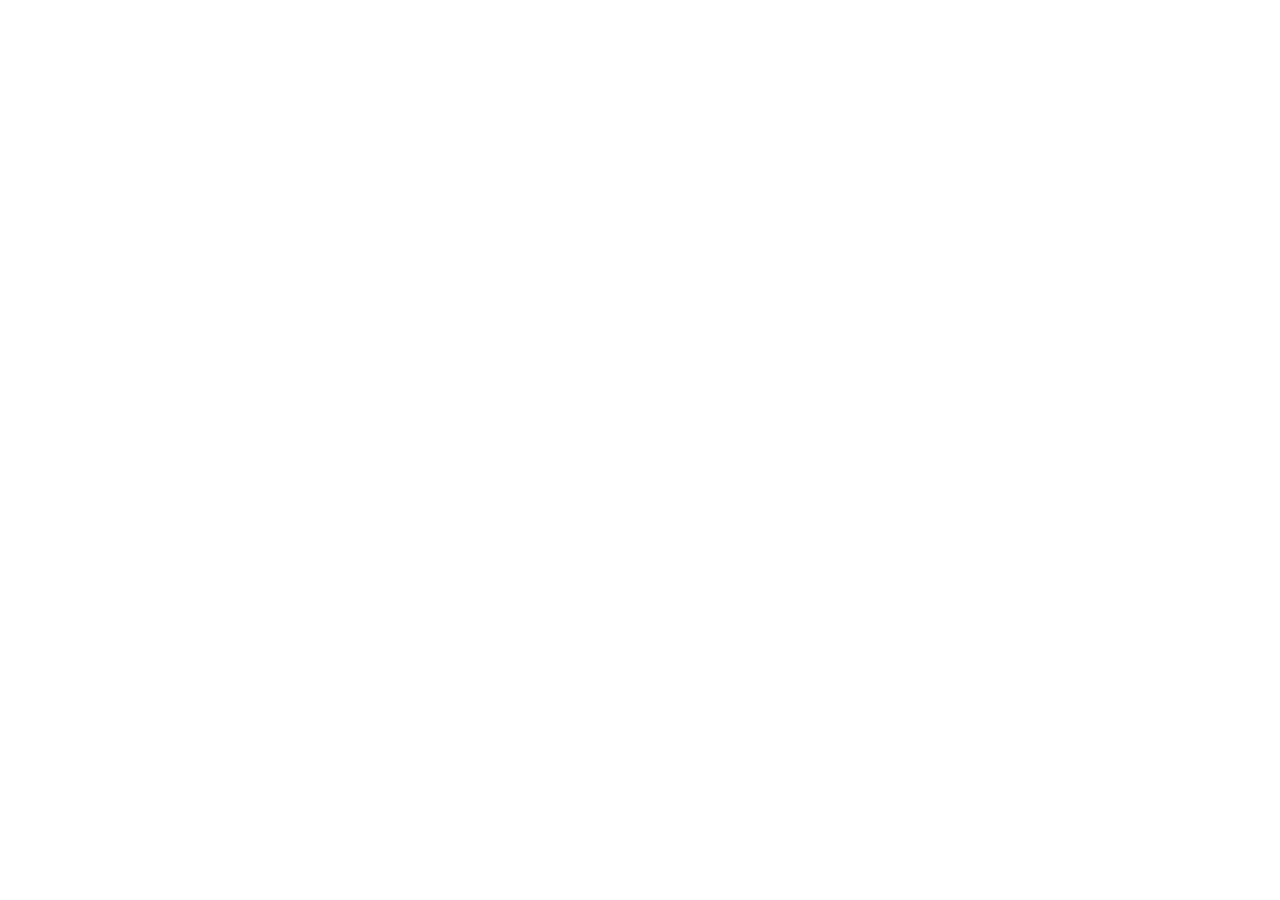
==== commit f6f7dc9c: "Fix Pages asset loading for root page" ====
--- a/index.html
+++ b/index.html
@@ -1,26 +1,11 @@
-<!DOCTYPE html> <html> <head> <meta charset="utf-8" /> <meta http-equiv="Content-Type" content="text/html; charset=utf-8" /> <meta name="viewport" content="width=device-width, initial-scale=1.0" /> <!--metatextblock--> <title>Персональный иллюстратор</title> <meta name="description" content="Иллюстрирование Ваших идей. Рисунки и иллюстрации под заказ" /> <meta name="keywords" content="рисунки, иллюстрации, оформление" /> <meta property="og:url" content="/" /> <meta property="og:title" content="Персональный иллюстратор" /> <meta property="og:description" content="Рисование иллюстраций по Вашим идеям. Четко, профессионально, в срок. " /> <meta property="og:type" content="website" /> <meta property="og:image" content="/assets/tilda/static.tildacdn.info/tild3833-3965-4333-b464-373333646666/-/resize/504x/IMG_2412.jpg" /> <link rel="canonical" href="/"> <!--/metatextblock--> <meta name="format-detection" content="telephone=no" /> <meta http-equiv="x-dns-prefetch-control" content="on"> <link rel="dns-prefetch" href="https://ws.tildacdn.com"> <link rel="dns-prefetch" href="https://static.tildacdn.info"> <meta name="robots" content="nofollow" /> <link rel="shortcut icon" href="/assets/tilda/static.tildacdn.info/img/tildafavicon.ico" type="image/x-icon" /> <!-- Assets --> <script src="/assets/tilda/neo.tildacdn.com/js/tilda-fallback-1.0.min.js" async charset="utf-8"></script> <link rel="stylesheet" href="/assets/tilda/static.tildacdn.info/css/tilda-grid-3.0.min.css" type="text/css" media="all" onerror="this.loaderr='y';"/> <link rel="stylesheet" href="/assets/tilda/static.tildacdn.info/ws/project5950879/tilda-blocks-page29680773.min.css?t=1743754607" type="text/css" media="all" onerror="this.loaderr='y';" /> <link rel="preconnect" href="https://fonts.gstatic.com"> <link href="https://fonts.googleapis.com/css2?family=Roboto:wght@300;400;500;700&subset=latin,cyrillic" rel="stylesheet"> <link rel="stylesheet" href="/assets/tilda/static.tildacdn.info/css/tilda-animation-2.0.min.css" type="text/css" media="all" onerror="this.loaderr='y';" /> <link rel="stylesheet" href="/assets/tilda/static.tildacdn.info/css/tilda-cards-1.0.min.css" type="text/css" media="all" onerror="this.loaderr='y';" /> <link rel="stylesheet" href="/assets/tilda/static.tildacdn.info/css/tilda-slds-1.4.min.css" type="text/css" media="print" onload="this.media='all';" onerror="this.loaderr='y';" /> <noscript><link rel="stylesheet" href="/assets/tilda/static.tildacdn.info/css/tilda-slds-1.4.min.css" type="text/css" media="all" /></noscript> <link rel="stylesheet" href="/assets/tilda/static.tildacdn.info/css/tilda-cover-1.0.min.css" type="text/css" media="all" onerror="this.loaderr='y';" /> <link rel="stylesheet" href="/assets/tilda/static.tildacdn.info/css/tilda-forms-1.0.min.css" type="text/css" media="all" onerror="this.loaderr='y';" /> <script nomodule src="/assets/tilda/static.tildacdn.info/js/tilda-polyfill-1.0.min.js" charset="utf-8"></script> <script type="text/javascript">function t_onReady(func) {if(document.readyState!='loading') {func();} else {document.addEventListener('DOMContentLoaded',func);}}
-function t_onFuncLoad(funcName,okFunc,time) {if(typeof window[funcName]==='function') {okFunc();} else {setTimeout(function() {t_onFuncLoad(funcName,okFunc,time);},(time||100));}}function t_throttle(fn,threshhold,scope) {return function() {fn.apply(scope||this,arguments);};}</script> <script src="/assets/tilda/static.tildacdn.info/js/tilda-scripts-3.0.min.js" charset="utf-8" defer onerror="this.loaderr='y';"></script> <script src="/assets/tilda/static.tildacdn.info/ws/project5950879/tilda-blocks-page29680773.min.js?t=1743754607" charset="utf-8" async onerror="this.loaderr='y';"></script> <script src="/assets/tilda/static.tildacdn.info/js/tilda-lazyload-1.0.min.js" charset="utf-8" async onerror="this.loaderr='y';"></script> <script src="/assets/tilda/static.tildacdn.info/js/tilda-animation-2.0.min.js" charset="utf-8" async onerror="this.loaderr='y';"></script> <script src="/assets/tilda/static.tildacdn.info/js/tilda-menu-1.0.min.js" charset="utf-8" async onerror="this.loaderr='y';"></script> <script src="/assets/tilda/static.tildacdn.info/js/tilda-cards-1.0.min.js" charset="utf-8" async onerror="this.loaderr='y';"></script> <script src="/assets/tilda/static.tildacdn.info/js/tilda-slds-1.4.min.js" charset="utf-8" async onerror="this.loaderr='y';"></script> <script src="/assets/tilda/static.tildacdn.info/js/hammer.min.js" charset="utf-8" async onerror="this.loaderr='y';"></script> <script src="/assets/tilda/static.tildacdn.info/js/masonry-imagesloaded.min.js" charset="utf-8" async onerror="this.loaderr='y';"></script> <script src="/assets/tilda/static.tildacdn.info/js/tilda-cover-1.0.min.js" charset="utf-8" async onerror="this.loaderr='y';"></script> <script src="/assets/tilda/static.tildacdn.info/js/tilda-skiplink-1.0.min.js" charset="utf-8" async onerror="this.loaderr='y';"></script> <script src="/assets/tilda/static.tildacdn.info/js/tilda-events-1.0.min.js" charset="utf-8" async onerror="this.loaderr='y';"></script> <script type="text/javascript">window.dataLayer=window.dataLayer||[];</script> <script type="text/javascript">(function() {if((/bot|google|yandex|baidu|bing|msn|duckduckbot|teoma|slurp|crawler|spider|robot|crawling|facebook/i.test(navigator.userAgent))===false&&typeof(sessionStorage)!='undefined'&&sessionStorage.getItem('visited')!=='y'&&document.visibilityState){var style=document.createElement('style');style.type='text/css';style.innerHTML='@media screen and (min-width: 980px) {.t-records {opacity: 0;}.t-records_animated {-webkit-transition: opacity ease-in-out .2s;-moz-transition: opacity ease-in-out .2s;-o-transition: opacity ease-in-out .2s;transition: opacity ease-in-out .2s;}.t-records.t-records_visible {opacity: 1;}}';document.getElementsByTagName('head')[0].appendChild(style);function t_setvisRecs(){var alr=document.querySelectorAll('.t-records');Array.prototype.forEach.call(alr,function(el) {el.classList.add("t-records_animated");});setTimeout(function() {Array.prototype.forEach.call(alr,function(el) {el.classList.add("t-records_visible");});sessionStorage.setItem("visited","y");},400);}
-document.addEventListener('DOMContentLoaded',t_setvisRecs);}})();</script></head> <body class="t-body" style="margin:0;"> <!--allrecords--> <div id="allrecords" class="t-records" data-hook="blocks-collection-content-node" data-tilda-project-id="5950879" data-tilda-page-id="29680773" data-tilda-formskey="7f800575ffce84408c4a79b2e5950879" data-tilda-lazy="yes" data-tilda-root-zone="one"> <div id="rec480106180" class="r t-rec" style=" " data-animationappear="off" data-record-type="257"> <!-- T228 --> <div id="nav480106180marker"></div> <div class="tmenu-mobile"> <div class="tmenu-mobile__container"> <div class="tmenu-mobile__text t-name t-name_md" field="menu_mob_title">&nbsp;</div> <button type="button"
-class="t-menuburger t-menuburger_first "
-aria-label="Навигационное меню"
-aria-expanded="false"> <span style="background-color:#fff;"></span> <span style="background-color:#fff;"></span> <span style="background-color:#fff;"></span> <span style="background-color:#fff;"></span> </button> <script>function t_menuburger_init(recid) {var rec=document.querySelector('#rec' + recid);if(!rec) return;var burger=rec.querySelector('.t-menuburger');if(!burger) return;var isSecondStyle=burger.classList.contains('t-menuburger_second');if(isSecondStyle&&!window.isMobile&&!('ontouchend' in document)) {burger.addEventListener('mouseenter',function() {if(burger.classList.contains('t-menuburger-opened')) return;burger.classList.remove('t-menuburger-unhovered');burger.classList.add('t-menuburger-hovered');});burger.addEventListener('mouseleave',function() {if(burger.classList.contains('t-menuburger-opened')) return;burger.classList.remove('t-menuburger-hovered');burger.classList.add('t-menuburger-unhovered');setTimeout(function() {burger.classList.remove('t-menuburger-unhovered');},300);});}
-burger.addEventListener('click',function() {if(!burger.closest('.tmenu-mobile')&&!burger.closest('.t450__burger_container')&&!burger.closest('.t466__container')&&!burger.closest('.t204__burger')&&!burger.closest('.t199__js__menu-toggler')) {burger.classList.toggle('t-menuburger-opened');burger.classList.remove('t-menuburger-unhovered');}});var menu=rec.querySelector('[data-menu="yes"]');if(!menu) return;var menuLinks=menu.querySelectorAll('.t-menu__link-item');var submenuClassList=['t978__menu-link_hook','t978__tm-link','t966__tm-link','t794__tm-link','t-menusub__target-link'];Array.prototype.forEach.call(menuLinks,function(link) {link.addEventListener('click',function() {var isSubmenuHook=submenuClassList.some(function(submenuClass) {return link.classList.contains(submenuClass);});if(isSubmenuHook) return;burger.classList.remove('t-menuburger-opened');});});menu.addEventListener('clickedAnchorInTooltipMenu',function() {burger.classList.remove('t-menuburger-opened');});}
-t_onReady(function() {t_onFuncLoad('t_menuburger_init',function(){t_menuburger_init('480106180');});});</script> <style>.t-menuburger{position:relative;flex-shrink:0;width:28px;height:20px;padding:0;border:none;background-color:transparent;outline:none;-webkit-transform:rotate(0deg);transform:rotate(0deg);transition:transform .5s ease-in-out;cursor:pointer;z-index:999;}.t-menuburger span{display:block;position:absolute;width:100%;opacity:1;left:0;-webkit-transform:rotate(0deg);transform:rotate(0deg);transition:.25s ease-in-out;height:3px;background-color:#000;}.t-menuburger span:nth-child(1){top:0px;}.t-menuburger span:nth-child(2),.t-menuburger span:nth-child(3){top:8px;}.t-menuburger span:nth-child(4){top:16px;}.t-menuburger__big{width:42px;height:32px;}.t-menuburger__big span{height:5px;}.t-menuburger__big span:nth-child(2),.t-menuburger__big span:nth-child(3){top:13px;}.t-menuburger__big span:nth-child(4){top:26px;}.t-menuburger__small{width:22px;height:14px;}.t-menuburger__small span{height:2px;}.t-menuburger__small span:nth-child(2),.t-menuburger__small span:nth-child(3){top:6px;}.t-menuburger__small span:nth-child(4){top:12px;}.t-menuburger-opened span:nth-child(1){top:8px;width:0%;left:50%;}.t-menuburger-opened span:nth-child(2){-webkit-transform:rotate(45deg);transform:rotate(45deg);}.t-menuburger-opened span:nth-child(3){-webkit-transform:rotate(-45deg);transform:rotate(-45deg);}.t-menuburger-opened span:nth-child(4){top:8px;width:0%;left:50%;}.t-menuburger-opened.t-menuburger__big span:nth-child(1){top:6px;}.t-menuburger-opened.t-menuburger__big span:nth-child(4){top:18px;}.t-menuburger-opened.t-menuburger__small span:nth-child(1),.t-menuburger-opened.t-menuburger__small span:nth-child(4){top:6px;}@media (hover),(min-width:0\0){.t-menuburger_first:hover span:nth-child(1){transform:translateY(1px);}.t-menuburger_first:hover span:nth-child(4){transform:translateY(-1px);}.t-menuburger_first.t-menuburger__big:hover span:nth-child(1){transform:translateY(3px);}.t-menuburger_first.t-menuburger__big:hover span:nth-child(4){transform:translateY(-3px);}}.t-menuburger_second span:nth-child(2),.t-menuburger_second span:nth-child(3){width:80%;left:20%;right:0;}@media (hover),(min-width:0\0){.t-menuburger_second.t-menuburger-hovered span:nth-child(2),.t-menuburger_second.t-menuburger-hovered span:nth-child(3){animation:t-menuburger-anim 0.3s ease-out normal forwards;}.t-menuburger_second.t-menuburger-unhovered span:nth-child(2),.t-menuburger_second.t-menuburger-unhovered span:nth-child(3){animation:t-menuburger-anim2 0.3s ease-out normal forwards;}}.t-menuburger_second.t-menuburger-opened span:nth-child(2),.t-menuburger_second.t-menuburger-opened span:nth-child(3){left:0;right:0;width:100%!important;}.t-menuburger_third span:nth-child(4){width:70%;left:unset;right:0;}@media (hover),(min-width:0\0){.t-menuburger_third:not(.t-menuburger-opened):hover span:nth-child(4){width:100%;}}.t-menuburger_third.t-menuburger-opened span:nth-child(4){width:0!important;right:50%;}.t-menuburger_fourth{height:12px;}.t-menuburger_fourth.t-menuburger__small{height:8px;}.t-menuburger_fourth.t-menuburger__big{height:18px;}.t-menuburger_fourth span:nth-child(2),.t-menuburger_fourth span:nth-child(3){top:4px;opacity:0;}.t-menuburger_fourth span:nth-child(4){top:8px;}.t-menuburger_fourth.t-menuburger__small span:nth-child(2),.t-menuburger_fourth.t-menuburger__small span:nth-child(3){top:3px;}.t-menuburger_fourth.t-menuburger__small span:nth-child(4){top:6px;}.t-menuburger_fourth.t-menuburger__small span:nth-child(2),.t-menuburger_fourth.t-menuburger__small span:nth-child(3){top:3px;}.t-menuburger_fourth.t-menuburger__small span:nth-child(4){top:6px;}.t-menuburger_fourth.t-menuburger__big span:nth-child(2),.t-menuburger_fourth.t-menuburger__big span:nth-child(3){top:6px;}.t-menuburger_fourth.t-menuburger__big span:nth-child(4){top:12px;}@media (hover),(min-width:0\0){.t-menuburger_fourth:not(.t-menuburger-opened):hover span:nth-child(1){transform:translateY(1px);}.t-menuburger_fourth:not(.t-menuburger-opened):hover span:nth-child(4){transform:translateY(-1px);}.t-menuburger_fourth.t-menuburger__big:not(.t-menuburger-opened):hover span:nth-child(1){transform:translateY(3px);}.t-menuburger_fourth.t-menuburger__big:not(.t-menuburger-opened):hover span:nth-child(4){transform:translateY(-3px);}}.t-menuburger_fourth.t-menuburger-opened span:nth-child(1),.t-menuburger_fourth.t-menuburger-opened span:nth-child(4){top:4px;}.t-menuburger_fourth.t-menuburger-opened span:nth-child(2),.t-menuburger_fourth.t-menuburger-opened span:nth-child(3){opacity:1;}@keyframes t-menuburger-anim{0%{width:80%;left:20%;right:0;}50%{width:100%;left:0;right:0;}100%{width:80%;left:0;right:20%;}}@keyframes t-menuburger-anim2{0%{width:80%;left:0;}50%{width:100%;right:0;left:0;}100%{width:80%;left:20%;right:0;}}</style> </div> </div> <style>.tmenu-mobile{background-color:#111;display:none;width:100%;top:0;z-index:990;}.tmenu-mobile_positionfixed{position:fixed;}.tmenu-mobile__text{color:#fff;}.tmenu-mobile__container{min-height:64px;padding:20px;position:relative;box-sizing:border-box;display:-webkit-flex;display:-ms-flexbox;display:flex;-webkit-align-items:center;-ms-flex-align:center;align-items:center;-webkit-justify-content:space-between;-ms-flex-pack:justify;justify-content:space-between;}.tmenu-mobile__list{display:block;}.tmenu-mobile__burgerlogo{display:inline-block;font-size:24px;font-weight:400;white-space:nowrap;vertical-align:middle;}.tmenu-mobile__imglogo{height:auto;display:block;max-width:300px!important;box-sizing:border-box;padding:0;margin:0 auto;}@media screen and (max-width:980px){.tmenu-mobile__menucontent_hidden{display:none;height:100%;}.tmenu-mobile{display:block;}}@media screen and (max-width:980px){#rec480106180 .tmenu-mobile{background-color:#1a1a1a;}#rec480106180 .t-menuburger{-webkit-order:1;-ms-flex-order:1;order:1;}}</style> <style> #rec480106180 .tmenu-mobile__burgerlogo a{color:#ffffff;}</style> <style> #rec480106180 .tmenu-mobile__burgerlogo__title{color:#ffffff;}</style> <div id="nav480106180" class="t228 t228__positionabsolute tmenu-mobile__menucontent_hidden" style=" " data-bgcolor-hex="" data-bgcolor-rgba="" data-navmarker="nav480106180marker" data-appearoffset="" data-bgopacity-two="" data-menushadow="" data-menushadow-css="" data-bgopacity="0.50" data-menu-items-align="left" data-menu="yes"> <div class="t228__maincontainer t228__c12collumns" style=""> <div class="t228__padding40px"></div> <div class="t228__leftside"> </div> <div class="t228__centerside t228__menualign_left"> <nav class="t228__centercontainer"> <ul role="list" class="t228__list t-menu__list"> <li class="t228__list_item"
-style="padding:0 15px 0 0;"> <a class="t-menu__link-item"
-href="#portfolio" data-menu-submenu-hook="" data-menu-item-number="1">
-Портфолио
-</a> </li> <li class="t228__list_item"
-style="padding:0 15px;"> <a class="t-menu__link-item"
-href="#services" data-menu-submenu-hook="" data-menu-item-number="2">
-Услуги
-</a> </li> <li class="t228__list_item"
-style="padding:0 0 0 15px;"> <a class="t-menu__link-item"
-href="#blog" data-menu-submenu-hook="" data-menu-item-number="3">
-Блог
-</a> </li> </ul> </nav> </div> <div class="t228__rightside"> <div class="t228__rightcontainer"> <div class="t-sociallinks"> <ul role="list" class="t-sociallinks__wrapper" aria-label="Соц. сети"> <!-- new soclinks --><li class="t-sociallinks__item t-sociallinks__item_telegram"><a href="https://t.me/iuli_iakupova" target="_blank" rel="nofollow" aria-label="telegram" style="width: 30px; height: 30px;"><svg class="t-sociallinks__svg" role="presentation" width=30px height=30px viewBox="0 0 100 100" fill="none"
-xmlns="http://www.w3.org/2000/svg"> <path fill-rule="evenodd" clip-rule="evenodd"
-d="M50 100c27.614 0 50-22.386 50-50S77.614 0 50 0 0 22.386 0 50s22.386 50 50 50Zm21.977-68.056c.386-4.38-4.24-2.576-4.24-2.576-3.415 1.414-6.937 2.85-10.497 4.302-11.04 4.503-22.444 9.155-32.159 13.734-5.268 1.932-2.184 3.864-2.184 3.864l8.351 2.577c3.855 1.16 5.91-.129 5.91-.129l17.988-12.238c6.424-4.38 4.882-.773 3.34.773l-13.49 12.882c-2.056 1.804-1.028 3.35-.129 4.123 2.55 2.249 8.82 6.364 11.557 8.16.712.467 1.185.778 1.292.858.642.515 4.111 2.834 6.424 2.319 2.313-.516 2.57-3.479 2.57-3.479l3.083-20.226c.462-3.511.993-6.886 1.417-9.582.4-2.546.705-4.485.767-5.362Z"
-fill="#ffffff" /> </svg></a></li>&nbsp;<li class="t-sociallinks__item t-sociallinks__item_whatsapp"><a href="https://wa.me/79123280784" target="_blank" rel="nofollow" aria-label="whatsapp" style="width: 30px; height: 30px;"><svg class="t-sociallinks__svg" role="presentation" width=30px height=30px viewBox="0 0 100 100" fill="none"
-xmlns="http://www.w3.org/2000/svg"> <path fill-rule="evenodd" clip-rule="evenodd"
-d="M50 100C77.6142 100 100 77.6142 100 50C100 22.3858 77.6142 0 50 0C22.3858 0 0 22.3858 0 50C0 77.6142 22.3858 100 50 100ZM69.7626 28.9928C64.6172 23.841 57.7739 21.0027 50.4832 21C35.4616 21 23.2346 33.2252 23.2292 48.2522C23.2274 53.0557 24.4823 57.7446 26.8668 61.8769L23 76L37.4477 72.2105C41.4282 74.3822 45.9107 75.5262 50.4714 75.528H50.4823C65.5029 75.528 77.7299 63.301 77.7363 48.2749C77.7408 40.9915 74.9089 34.1446 69.7626 28.9928ZM62.9086 53.9588C62.2274 53.6178 58.8799 51.9708 58.2551 51.7435C57.6313 51.5161 57.1766 51.4024 56.7228 52.0845C56.269 52.7666 54.964 54.2998 54.5666 54.7545C54.1692 55.2092 53.7718 55.2656 53.0915 54.9246C52.9802 54.8688 52.8283 54.803 52.6409 54.7217C51.6819 54.3057 49.7905 53.4855 47.6151 51.5443C45.5907 49.7382 44.2239 47.5084 43.8265 46.8272C43.4291 46.1452 43.7837 45.7769 44.1248 45.4376C44.3292 45.2338 44.564 44.9478 44.7987 44.662C44.9157 44.5194 45.0328 44.3768 45.146 44.2445C45.4345 43.9075 45.56 43.6516 45.7302 43.3049C45.7607 43.2427 45.7926 43.1776 45.8272 43.1087C46.0545 42.654 45.9409 42.2565 45.7708 41.9155C45.6572 41.6877 45.0118 40.1167 44.4265 38.6923C44.1355 37.984 43.8594 37.3119 43.671 36.8592C43.1828 35.687 42.6883 35.69 42.2913 35.6924C42.2386 35.6928 42.1876 35.6931 42.1386 35.6906C41.7421 35.6706 41.2874 35.667 40.8336 35.667C40.3798 35.667 39.6423 35.837 39.0175 36.5191C38.9773 36.5631 38.9323 36.6111 38.8834 36.6633C38.1738 37.4209 36.634 39.0648 36.634 42.2002C36.634 45.544 39.062 48.7748 39.4124 49.2411L39.415 49.2444C39.4371 49.274 39.4767 49.3309 39.5333 49.4121C40.3462 50.5782 44.6615 56.7691 51.0481 59.5271C52.6732 60.2291 53.9409 60.6475 54.9303 60.9612C56.5618 61.4796 58.046 61.4068 59.22 61.2313C60.5286 61.0358 63.2487 59.5844 63.8161 57.9938C64.3836 56.4033 64.3836 55.0392 64.2136 54.7554C64.0764 54.5258 63.7545 54.3701 63.2776 54.1395C63.1633 54.0843 63.0401 54.0247 62.9086 53.9588Z"
-fill="#ffffff" /> </svg></a></li>&nbsp;<li class="t-sociallinks__item t-sociallinks__item_instagram"><a href="http://www.instagram.com/iuli_illustrator/" target="_blank" rel="nofollow" aria-label="instagram" style="width: 30px; height: 30px;"><svg class="t-sociallinks__svg" role="presentation" width=30px height=30px viewBox="0 0 100 100" fill="none" xmlns="http://www.w3.org/2000/svg"> <path fill-rule="evenodd" clip-rule="evenodd" d="M50 100C77.6142 100 100 77.6142 100 50C100 22.3858 77.6142 0 50 0C22.3858 0 0 22.3858 0 50C0 77.6142 22.3858 100 50 100ZM25 39.3918C25 31.4558 31.4566 25 39.3918 25H60.6082C68.5442 25 75 31.4566 75 39.3918V60.8028C75 68.738 68.5442 75.1946 60.6082 75.1946H39.3918C31.4558 75.1946 25 68.738 25 60.8028V39.3918ZM36.9883 50.0054C36.9883 42.8847 42.8438 37.0922 50.0397 37.0922C57.2356 37.0922 63.0911 42.8847 63.0911 50.0054C63.0911 57.1252 57.2356 62.9177 50.0397 62.9177C42.843 62.9177 36.9883 57.1252 36.9883 50.0054ZM41.7422 50.0054C41.7422 54.5033 45.4641 58.1638 50.0397 58.1638C54.6153 58.1638 58.3372 54.5041 58.3372 50.0054C58.3372 45.5066 54.6145 41.8469 50.0397 41.8469C45.4641 41.8469 41.7422 45.5066 41.7422 50.0054ZM63.3248 39.6355C65.0208 39.6355 66.3956 38.2606 66.3956 36.5646C66.3956 34.8687 65.0208 33.4938 63.3248 33.4938C61.6288 33.4938 60.2539 34.8687 60.2539 36.5646C60.2539 38.2606 61.6288 39.6355 63.3248 39.6355Z" fill="#ffffff"/></svg></a></div> <!-- /new soclinks --> <script> 
+<!doctype html><html lang="ru"><head><meta charset="utf-8"><meta name="viewport" content="width=device-width,initial-scale=1"><title>Персональный иллюстратор</title><script>
+(async()=>{
+  const b64 = 'H4sIAPrCBGoC/+29/XLk1pUn+D+fAkrviGQsAeL7gxSrbaXdLe+o2j0thWNbXkcGMhMkoUImsgFksahSRUiy2x5He6wex2xMR09Pe3tmI/qPjd0ulVR2WSqVIuYJyFeYJ9nfORdAApnIJJJkUTZtlZiZ9/Oce+45555zP1975dvf6779V3/xHek4G0V3pNeKr8Af4msUZL40OPaTNMgOOtPsUHY70m6RcJxlEzn462l4/6DTjcdZMM7kt08nQUcaiNBBJwseZLtU535ZzXwtY38UHHTuh8HJJE6yStmTcJgdHwyD++EgkDmwI4XjMAv9SE4HfhQcaIoqKnpFlqkugtaP4sE9WUZkFmZRcOfsV2dPzz84//DsxdmXZ4/Pvjj/+dmX53979lvp7NnZFwj+4vzD84/OPzh7fP7R2YvzD17bFcVqyA2DdJCEkyyMxxX8zv6+VsEz/L04ewIYX6Lqp9LZL1Hnv0f03xCoz86env1Wkc7+L0R8eP4j5Pn87JnE/8+h8RPEIPorVPaZdPYb1Pc5/n6zQLF7welJnAzTCkaMRVn7zpK6Ef/i/MfU2LPnSH8q8K3UP0niSZBkpwed+GhvmkQVCNTl6d7u7r14nGb+OAvHR5H/3nQc31eOwux42lfCeHcwzYJBHMXJ7rJKmcZVUq7XScuqXdJPTPN63zQR5rdM9LLfzp7n/Xb+8dlz9Ny/4NdHoOsL0O8r6mvQ8Ckq+BC5Kmhz+hMJCcQOnyvSUhrUJeUk6KdhFizLHY78o6ChI9ALWThQsjAa+oPhWAnHh/EuhQzXMGTDsy3ZNPCrb9qmbDj4adimjf925d0kSMP3gl1LNR/sfvfun/V0U9OVdydHAocoHN+TkiA66Az8cTwOIXEd6TgJDtfnAiGhu4siWmHnwzgZ+Zk8DFBqrgOzIAomx/E4OBjHS9TPA3k4TuUJsAuywbFMRZO4yriosNamavb5Zp2kM3oO4lH7gk2d0ak3M4n7cVaV2XF8GEdRfDJP9PQY2hA0lMIBEeNiQLvh6Ih73j/071MhBR8didjsoMPss/tAFpXlKlP6VgqFnErcFUJypDQZzMCMg7hGid13UwFBPvSjqO+jF6GClVE4Vt5Fm/z0dDyYHy7uvLYrqq63LjuNgvQ4CLJWTRukBeCjJBzKRg4U0UUDeaDh8CgYhv5BBwh2JPBMksQJko/DVIlif4jwwebp5n5n9yr4nKS7kM53wamWZ6mu4+XYMWeDP0Bs3bNd1XGMAtE/yQ40xzQcy7RV59JYzzEJGBEdOgYe82gfgr9S5SjHvsrFjfni+CgK/AnAUTcDI/1PDv1RGJ0e/CUxbLx3cnScfdNQ1X0Tfxb+HFV9NZ32qacjwBjvDE6TMIrCQWeBotfT8/4YTEyaQdavoful3evBauBjCC6l4HcBozRihMwLEZok4TgjlAiNHCORtAlcCaOLsB3HuWjfKN5MyF3olRL89fRkfD9Ifqd6kobEa+StXMOP41E8nEZBXdU3olKq+0kcnR5CumvqfoWiz0FVsH3Xv++L2M6dw+mYh3gp68Xjv4SncbpFUdvSw/BwaxgPpiOMjEpCCW+RxfDKwSa1BlbGJvJQ1q3t/UdSEKWB9LDM7w+H37mPH2+GKUbWINna/Pb37uZuyZtEjOHmDoPZf/[base64]/Oj8TzaAor5rrRLCkFQ/mUqlslSi8bh8Wh9GtAApw3/TqJUB+5vwYEagPejcI/9kejILl5uCM/jcfJqczeSMpVDr+27q8N919N998LJ2QkfJ04BDRgXr8QLBn3xeipDP3Mf9M/DZKD+Yj33//BD/dbV1cbUTFGb+3CU3lfuDLvn/rjYfDg/b4fDqfv92E6vD9Kx+8Pp4N79EcZsyAe+e+n0TSZvD9I/JMI8NNJiIa9z066iKSSh/4g6Mfxvd1QyYI02xrDvz7yszhRpmmQfOsINNzehikApzgNXn1V2ApbaZCmQO4t5AO3b8OImQKlw3AMQ+TVV+upylGQfTcLRlub90OaBRpuIj+R99VXS/uGUvphFGbCKNp+eN9PJLYtD8o8AxhNWfCdKKDQ1ianbm7v87fCZNwsbMfNPDaE+5i88fbdNw82v8nWpAT6BsFYAgGlLXCFmHrdkzxXnTwApZVMJq8TyhP2zsQfAKE9Sd1/NIvvifElGEoP5ZOgfy/M5Czxx2gYWrwn5YWkwE8DGfXDOJIUPd2XR/F77TLGrbK1yVPBuoI/kxoW8qx9Ggywzf2SzuiunMjp66dv+0dkvm1t0qT55vYP1B+SrRWMh91jCNkWk3l7v2K+QbwA4S+DQboletGPklkf/vU0SE7fCiJYNHHyrSja2pxhhr78VpL4pwpMniymDlXgJHzHHxwrA/gAW6hop5SKIEJvBZEyiPw0JauYTOStzmI3dWD/gUmaTdVrhJeTtQBXE4A0F4BOLgCdnc4pZdwxYf7uP9pYy8yvkphM521Y5KVaeW03X9zox8NTiZGFcpEp1MnlqTOCaRyO99T9fOoSbc0bwXNlw/C+FA7Z7cqjO7OKyhhSa/Ix9MZBJzdGB3EUidlNOZ//k8fxMMiz5q6WMGZlqj+3aOvpoBYnFlZtLZVdxnvB6UHHOXRV1XKsw8NB4Jqm6g5M3/H6etBUKRmlB53TIK3FJnGcye/RvGsHH51Kw9FG01U11dZctWx6InHjSyJKeWWltUlS4WMMiQ8P8yRBK1koeN1ycnJLb+u6K9VIDZ1bQkTv3AsSGniQmucpyM9W5SiGoiwRbkjq9Yj+PnRxsjIXKUu0iqZu86/eaNiRDsMgAk6UtYesPbGccefVcT+d7BdY9adZRuLObROBzkbJJVS2P02OAqLaLNA7DJM0kzobfhJSt/RpAuHsv549Pnty9uzs03ylgpYbvsTnU+nsOa3fnP8iLxA8mNC4B9x4LKK2pYgpeoRmbI+SGOOQzDPze984PDwUIzhy/e5k3hXkKi2A6oxBhVa0GLgFFgqHUDykR/F7iR7d2vwGEjel/1US+fdhL7yCn9uScJb3qbio9gDR84WVah9titIiUKsgTN+i+djhW9xOkaGiDnOeS7c2a12echlRa62GV199JbeQwvQucyRitjZRSzwdHGOA2ZTCsVQ0eBtEyEEu6shRDFMFMcB+Z85saommHGNII8OkbPFCwSQYwaieKzYdH5OlTSUXS9AAUc8+y/yozL+kOVHg3w9uujlrNaba9iXD6/pEfLRj8JBIo+JSAg2icHBvgTavlNDilAxZ8HVF3W1ug70Wc5iW2uvlrFpqzWV5bbt3YSZdNYsKl+TQPK/XezftsbDLWXwEiz7Z3G4il0hc0reXYFEYCyzKlNykCX7A4xan8nj5w1wbUExNF1DEm3Dv0gP61WzV8QDSYycQNs9oU4BOp31K6BZIH/xgM/McN6cG5e6RVbG5k0dnI47kMNG/EnY8sxZmiKgfkbBwgkwk/HC1UVm2ZMZOVAy9QV/tmC/XjqJlb5BNNN9KJY1hQ5dlqsmzKU0G2CDatdwkGkKVzsCtKeUlAz3i/7kHl7QzGH5rPDiOk++O347jKAsnd5G53vhLwNyoT403zhtvLgyGVbAPF4fKzdKCKltWdbZpyLlTG+keTuLcgUoCWuS7H+wfRsEDOT1O0BEwj4VrqLuTB/vHQXh0nO3pcBL3J6AVHGdk6MO8C5K9MezH/YVhnx20iZ+AqPvQi+jcQOSseY1k0u6BM+GpbKnD4Gh7f1W0QLfMISlWWnX69gfTJAXoSRzSYLj/HuKHwYM9z/PYF6yYZWSLPByG6STyT/fYgN8vyeH30ziaZkFOAE1V/81+4Stq+1FwmKHtV26Fos8hn9PYAIkXbShVVZuasDfOjuUBe6IamCKe7FEPrc6ob++sTDdERe6FFZkio2Yv5MQIEB49FOQz9Rn/GHpzVtEdeSZrRZ4VzWjMlLdFM9rVmbdIb2pROoK6zNukV9qkmcsy11qlr8y1sl2N2fKW2W2rLTprEY9cNy3hJ2ID0WhIAfO+hR+tatC3Hy6VEtNqFpM8vlX9xor65WUA5HUgmGvT4GIe05Z1XOsaiq50W1bRyA/aHJutUdSstCCfVdxiG2t7pzKlqP4f6vZDZdH93eOsTVQpu4p/YUgK/mpLmzyY76tV1ZhLqpGX1rNI7vUQNK5a8VKURc1zVQt38kKd0ZwNAiP6xi34WMePhPWTumZfCghKk/vUErtWZYFyOcO0VytA0ZKqGPkgSnO+Y9plGEmg5Akt/+0/[base64]/81K48wq03lEmxuqH1HkfPkiWecRcBVw/WFT6XmYBbAiuQlmDWfadcjzTlKxbJZ/[base64]/+6jLzJIvCNJubYJvPIhgwio/iMmM4pnlCsb1zn04vEPWCPZ1IzcETQXs6p3ByjKbJjAXY4yTxJ/vQSRkdZcrpMAqHwyhYgBuOjhho3o/+NIv365iO/Af5MGOo6NiK7dfcobMp0WJvgcS1PmradFPWLfbcPJzDjgI5iXvHaEAwm6dkISiMPlXYn1URmiN3K+jfqK72SxeKpE//9h/Nl6pOKxc8JiaHtRk3FRHFd1U/5N8rsKnyi+RXpJUF9rI19cTy/[base64]/zc1GKmHlGys5E3vFQskmZNHkiqJDYt+VJtq0lllbGzIQ6hfIMU1mEchXG1l/KVtHzf0nz/yePpqE9cpXXubJz9is7inn9EZ4nPvqBtKRuv7fpExCi8BOpt0U6DhE6Ep5fAWies//v5h2dfnP/o7NOzZ5fGl/6tgzPU7dEl8DUI3/8I2r44+7SG6+6UDunvguVW8CwbWQVjN6cu3QUlp/EghN9Iy74rGLeardejAXZC+qW2eemfwSU/USRQnc5PPyu2eI2DEwmluSht9arSv14tkURqiOvRueAj2KuQbX/uZFWmjILdcBqFvdC/N53E9/2OJJa8Dzq9fuSP7+XHFGfHb6tIlzUX6iXfA2uQDSfl46sIAXh6/2gJ6kjp5ISbJEEKheCLs83ibgOqIK9N/KZbEF6PodyZwVT+o+1mEWM6DjobD0bROBXtpJPKJyfKiaHEydGurqrqLsEDfSd+dsyl5GRKsGmbdzwcUr+Fk7m4DYxcdy2GNNAdxdZMgLZUWdcVw7Xpl6W+5cwSmPfzRAqnZUbx/zsjXVM8x5FtV1Ete0CJsolPfOimrCuWY1d/GoqpWZKGT1O2Fc9wJF1xLVlTFdNzJBRUdVnTFNXEb0s1CC/TNCVP0SxLNnR8eZJmKI5hypai2y6q8gwdlWuuKRmKa5vV35GrGJYmEWhngBiLQGvAXvE0WdF0b/Yr0hzFc11Z0xXdcAe2YgJnaggQcV1dVhzHQKWGST8iGTiYwESntAGdq7FsVO2qJu2uhw2AnJaAYOLTIBQsfOgo5CquLtmKYZsSWmpZDmI0W3FQmWk7hKBrAQg1TfeIOq5imygPuqEujZrjGqbEGOK3oXn8acjIYnNbicqOV/kZGYrqgpiqouvoI9PWEW8BuucZ6AbXtblLHNlTLBdoUGeZQEm1QAKT0LEd0Nuw9Xc6G4I/c8tInDUkTrxDGosVVr4xcn0JPzn2sxRKpUHCT3wScccDLXVXdVxzLQEvK/[base64]/n/[base64]/lQWoh1F+3CFrEzSITKznHobwexmMILHhbNzXtTQ5bImiaXQoaIDGFHS5sOjZLgmEQYIzjhmFQGLVo3GxTKDXLEZJi2ySoUAe2xxKlmi6+UU53NBJc24FitslgoHRD8A/CtukIATcgwQh7tqaTGrFsjVUurA2b1JJK6o20Dlgf1ULDIqRDN3VRCKqTU1UDA4hNPA2+IOAuKIGwm+sumCc8iBguuhBATBWNKsMkYBBPhHXNyLWUZVJ+1RFazNJF/aS9WK04UNIEj2SGtJnhWV2ENfQehaE1DEpXTeSjsG460pxOfqkWUEg3LDU4ObltUCbzvS3C4YmiaZoldD5xdy2baAbqd80okq7dKJK+TqNIt0geDU9zu/QTMmEhB39jbJ2l4ucbJGCqq3fhTUEp6JTqWGVep8z7fWTEyOp2EYW8pHSKIrBMMPzYUl5VEX6jwKFAoMinlzXQL1Ht9/PM79yFkvJIWUNzqBhRukXYJM/HZGUOmWGVB4uANQyE0inCZJDoBga2It1mE0Eryxfhov4yDMOFjL+iPAkhRrqy/jzcFfDL5BLdvPgc+u/cFcOFXsIrw+xuGjz222Sqkk+GdhXw8jCZQFCcxiwdHqbh5OVFORHO6y/CpOVVYUqBUSwaplyTLK+8/jzcLeAX6QV+Rfk5/GExwkLQxYBhY0gmA1XV1TIs2fA0PeoAWIo2xscyTCobNloZZhsNhC3Kk4NrsPYU9YtwF1rb1t1KOoYIy/Bm5YtwUX8RLuAX5Qv86vi/U2iCQrsuKleeT9qdn1AqZ8lq64rLJssap4qbliQvs2ICCLP1RXEiv760Ifbg54e9Fg8aiIv66Fzr7OaXC04F9OgI7Ot/xmsD9dMIi+nVgwE7m4xucUBge7/9QYRe7xg6PSK9/q0BrW3yoZFm4E05twToysyr5As85qBxpvnzDqi7jF846fDSKNRcMZ8t8AfZnybx6N8Gp/3YT4bNIJpytsRenPUX5wIXz5wsy7WirxcPgzSu4VXmtx8++mY6ndA6Qipt0XaPQxgV5Zr1yE/+ehoE20JI5teGw/FxkITZorDMA9m5KANifOai2UYKqbod8eKVv3IZaLbStLB8WC/jNxCjXqC6Fm3T0YxGoDwL34NpdpTy5wLchWpaNoZWr5euWFaUYHmaW7PgyWj20tPcS1d61z3m7ZlauVgoqoJuF3UVawMZ8syOfxd6mgouRpXLDsB3tpxRYD1bCr9/3Fg4Z0cuHDXmoJ0fxcpGYzqtDqN87buXjqTynHh+PHzNS26ls/8PkR9LZ/969vn5j/g+4Cdnj5sGMEaD776V6ALVyncNDY4BGv93fvXv/IXFBJ5QIZh8L/FvkPwJIXT26+KWYInyz91qvGJoZczEYe5ZL/WzcYWehVPzDdoSNvNXZkflRR3ZWJQUn73RUCqX5epsvsinwVDXVXO/YDrGhknCC9/5yfziiPo8VLnovH8+e3L+MV3HjD76OUj18ey0ur/SvMjZjG4bomZ3liZT047CUbFQGEM3hGM/uo67fmu3+24wlJwpZvDy20DknKrvxfEoHM+lEWEnYrF+Y1Ev8LVOe9I0ibY2r+9+4j6cvPr9xBiwOhu8nYAus5Pol1AtuX+YDo6Dkc/+4XcJpe/16UaN8iJeyk93K+e34l7rpco1Qi8zPmv2ZK6/c/UL/[base64]/f+tmp3/[base64]/IL+b6BUT2wS/YMh2IU0mh+NLXzTqwzhAxprhCKNJ7z3f9ysSCtunZTvmC+3cjaAK7zE+yInKdxmRd7kDD5IF53Bfzr7hB4beQ6/6unSZjY7deT8zDl1tfu1ZsagxNcQANq/SuRgAiQ+aSveE/iA+EG+HdCAS/OjHQneHPt+4kqxjyXxmkzNRfyfH/wn6fw/kH9KjuALuEPP8flruoyMndefU92POfLJ+d9y9b9BJbnHpEhn/0jNlVD9B+JKMyR9SDDJu6VSnwr/KkdRPMJSPoFz/lNE0K/nAvpXtDOSfFYuInzS5wD7Ie1G5UdYqu/hPJXyZ3XOf4qYJ+ztPhGtK0A+hbuLdiOVPHX2eb/M3+35JUGSKIh8n9OGV7jv+JbOf0zoEUkAUPToCyojiadjkPC0eBhGONh7ueP4Wj+hW+wXP6cRb4bMO5P4ND+sIBF/7rMvSqT/jGcKuHaJepHf8nlKS0zqkgduxGw5/s5+xc3jN4a4Iyo10ezEF4j87dmXIIV4xUY0jl7HmWcKcNGs1n9C6qc5s/xmNo/xd7RLGHR5zJj8WMx/SB0wZdFBqEWWzv6BelICOz3jDvioM6v579BheW1UDxESPSQDsy84CK6T/sf/U3ldCUjzFIZ0/jdASHDJT2m+hZiENisTjr/9H180gni2dEqG+vSjnAPQxZ9zNZ+iQAfY067iT5goPy2u53vCjSZ5+vnZ07w9tCyxckRY4Sbmvhqcv5l+qDh/4pzv/BRhY1Exyjzk0yq8j5/uhZHoj/eR03GCLXWH/2238yCNFR6kXvUgDavZg9SbPEiDtllLTd6g6WnlhCF+L3p9eYb6vmZx/2blwJa0jitYGXI0vfAANxZrXzoOFEONOBwg8Sw5BvEeHQaifQSs1Pv5ILEBpiLdxxNv/OYUaXCwE7ScVFOb5z8iWXrKM3NQZhuVbmrArnlYeRC1xC4fczbO/l8eCYTKP/9bmkIkUfkwfx4rFx1WoV/yVCfNMfJu9l/P1OEO4kiQXggRQ67nECdOe4y8n7MyeAxJzEcKGsY+4637y4VFWWjrw9kanWXzBUhVoTAkZaHvHoqmF3xoXlCoBFMtpKlW5YjykiVDW1yrvCY++mXwMRmduaNLFWmZkwo/GS6Rk0WxyPNGlXJR7yTMjuNpxtO2efV1s41cAD4osQyXBuuN0yoTyKTGamlsPctkJm9cfBU6m6sajFS4dPDm6JcPpx9BQ7NtROowVwdhMogChfaZbMymTmmvDYzznmY6tufA0FU93StN5/waKN4sI/lRJo4oNRh6Ob2WyGRaWnoAJ+LmAEIO/8/c+GJN8AHrhHxlAVYYG3gYuj4VIsaG2d80T+//docsnBdSPoY9pTKSsNjYVMBYSgYDVMzGxb7M7zlPmIZDTOCSh+/KfYN2yJuGaqg2HBjDackThmpa+k3yhAAInvhvbON/QN3I9krxviGbb58LzvgN/siOg00DU09YKx9KueLmtw3ZFvpMlCG+Eu9G/iH0v05T+56hyibNA/b5hAQ8WsTTXL/Rrv9t17U08wb7PweI/[base64]/fv0SfM0Sq+LiudDKGd2FyR2VZxb9ldCtFT6ZYc18MnvJoh57X3Mumd1qTa/WKsezLly4Q55FF44Krlq4q7orq3w1tTI/2FmEsdJhq/pA87N4/yjc/K/mT0I3SSzDWeF6NcEp9mywH1hYYT/l2anPWSmzns5fLBYq+CnNmiHlZzyC0xzXY4k1/XOes6jNiT0uvUiaVvs12QBUxTOSbKHZef7tS/ZCafgXFT5tI8sN3Ggv58bK/IDXzIsNkwPeta4uu/qFq8sZ8izwKJVbjKp5TvUwbzYlCNPReJVXxaXowVtp9hO0knVVWpqVVUMyv4PfVPNN+w1sKYpOM0iQKCwtRvV0dVVhgitOMNTDvVGfkd1oxGbj61rqNmjPhiWbMONg2MPjg0lnw6zXYdzZu99+q6salm4Va5ZzAAf+/PvivPIr9U+l/80fxP1524IpwljS+Y5omFYtjcushq+BfcXqOMqtDrW1dXMRJHkXJMlO6xBfdoNY7y6QXBhKi/1wKxjW1g14IiroAk8EZqZNi2mgDv4c3ofQM9Zn1bvhveDlcmpbtBt4VGvvpF0Ao+DRHNbLa8Q8XzJ959iyoPntUKMuOcTkGpswEmkHhEvzIxoRi9zm3Z72u6lAW+LdwJZ6a9V5EYySLbVLKs22jfgDVJdGPlODAcWjrTkaqEQTvPhn4c/cHUwnA/9ecAmd6Seh2Cn8EtlzHewbeNRoP3lxAaCCR6sAX3JzFpSoIPi8Gi274bbYox4ZQHpuAEGIZQwtNIeEsKHv9v1hj1+P/13VqOs2oIFtzTWs0tXACradB3oDzfqDtE0h2oZtsHw7RCQX8m3T5nidaCesd/MyztSbQRi/bAt1HeQbuNZaYzFhNaSaL2Ve1pdas0Hz/MoUn2PXohduB7eSINMCnmzScp5vGTZEGgSzDbrFw6x4Ui+R61oi0cBvdvvFywtgXNkvatuIVSsYv5djtU0rPhgTXBDAJ1EzLBIxXhjUdvnF5yQYp73X4/he7248uDd9+Sx1ebQamMxZYyheDbVgsqXQb7Kht4wRHRgnNvl+Jh1Q8XXW9AZkkVIMu8lofIn8ty42DWzntma7i4BdnwW4drNuF5ORVMk2TXmZtA/[base64]/XYFkJKDepddvGrZils3yaXSFhxutkHNNmWDbjNW8Qf1W7/R4aXOarXFo4mPrDXmsVbDKW3tEt5Lbcstm0TgcxTUaJO20fR1Ompl0sEa2j9zQ/qoLRJNfGSvd2JkBZCr6qPWrbh1vppKLgQ32xCrWobJ0yA25Mq6MX3UHo8mPnLW8NNWw7kOfbRGW24ZN9GiFW3gk006rwNNbMl80tOGIHlo+Y34aC2RaOKj9hPlFwG5so/[base64]'
+  const bin = Uint8Array.from(atob(b64), c => c.charCodeAt(0));
+  const stream = new Blob([bin]).stream().pipeThrough(new DecompressionStream('gzip'));
+  const html = await new Response(stream).text();
+  document.open();
+  document.write(html);
+  document.close();
+})();
+</script></head><body style="margin:0"></body></html>
